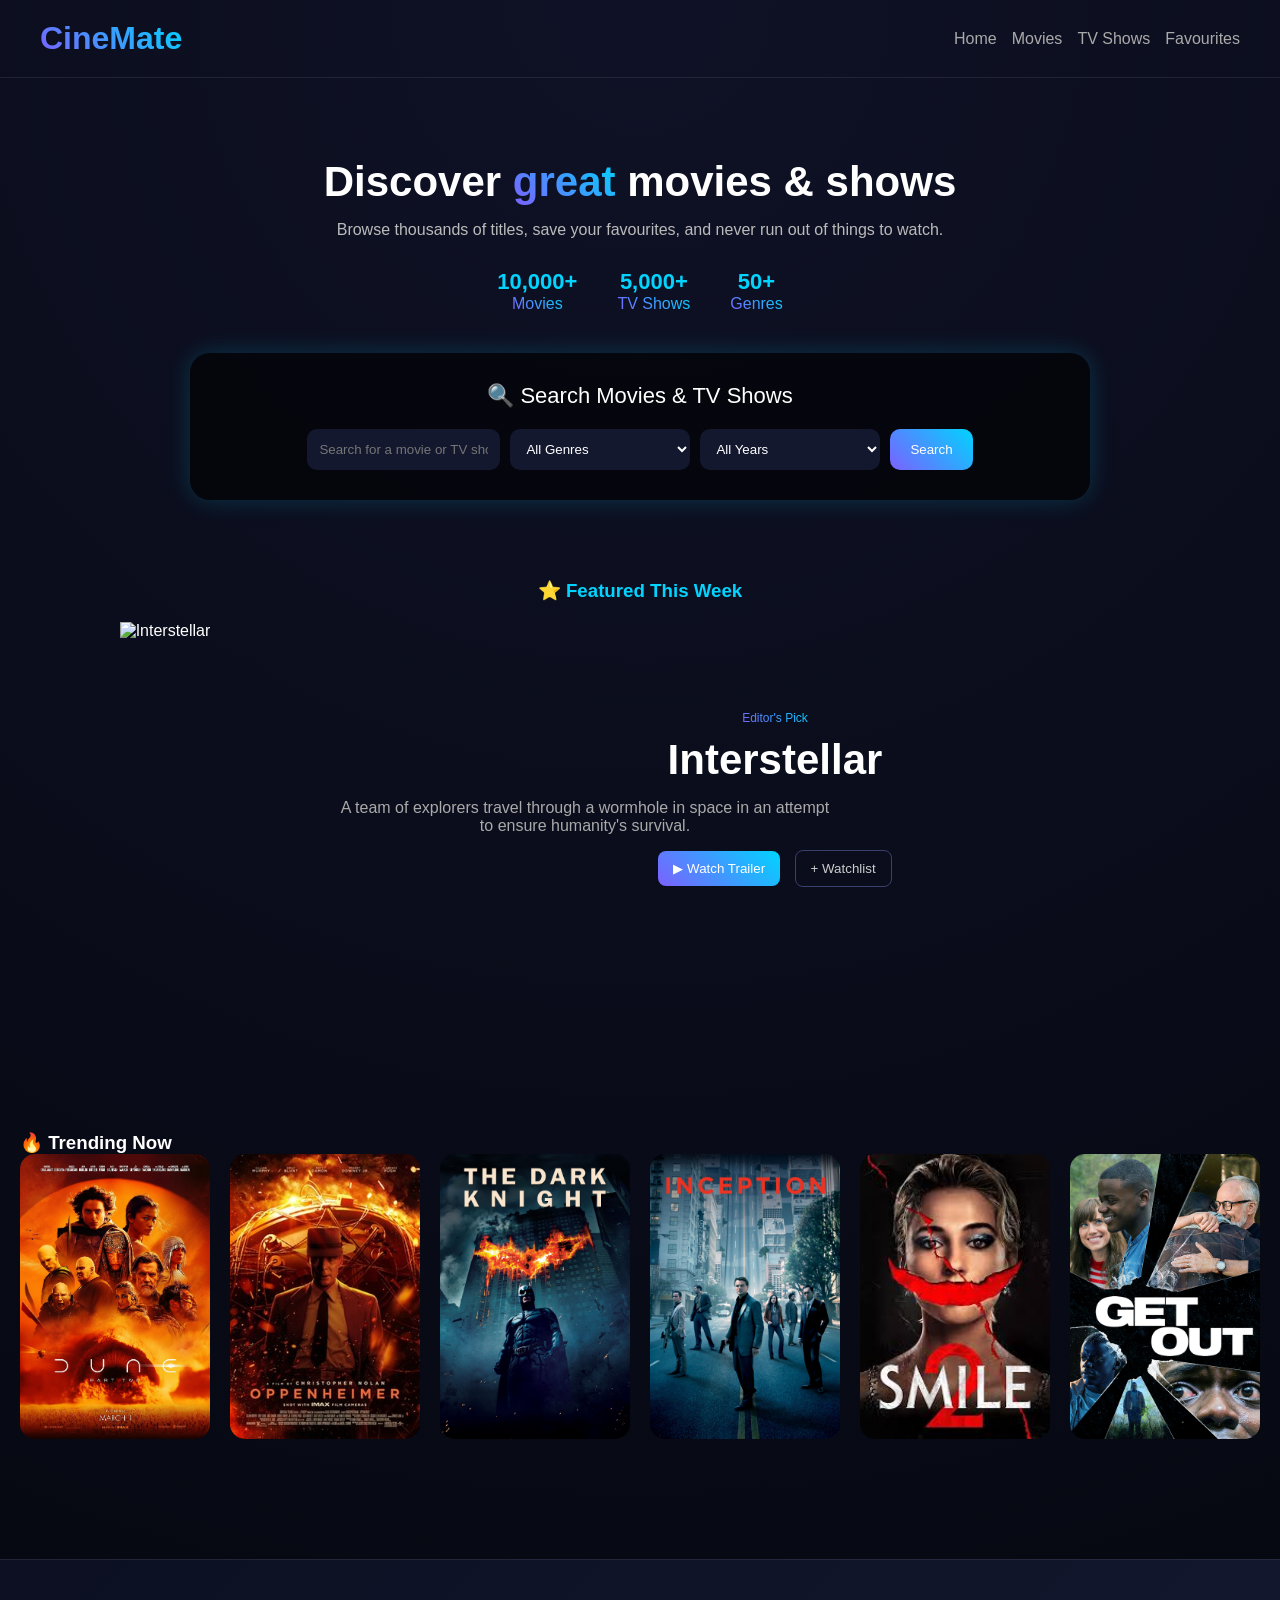
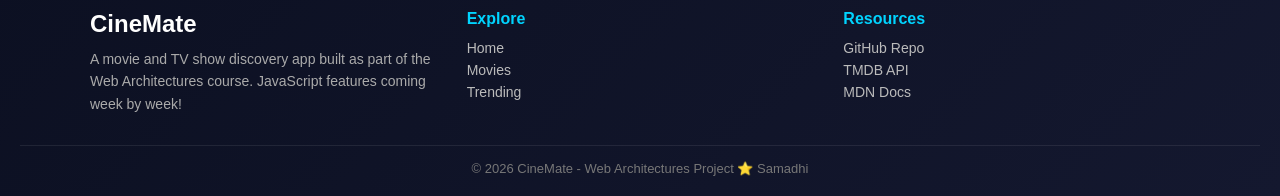
==== index.html @ 254a9628 "Add files via upload" ====
<!DOCTYPE html>
<html lang="en">
<head>
  <meta charset="UTF-8">
  <title>CineMate</title>
  <link rel="stylesheet" href="style.css">
</head>
<body>

<header class="navbar">
  <h1 class="logo">CineMate</h1>
  <nav>
    <a href="index.html">Home</a>
    <a href="movies.html">Movies</a>
    <a href="tv-shows">TV Shows</a>
    <a href="favourities">Favourites</a>
  </nav>
</header>

<section class="hero">
  <h2>Discover <span>great</span> movies & shows</h2>
  <p>Browse thousands of titles, save your favourites, and never run out of things to watch.</p>

  <div class="stats">
    <div><strong>10,000+</strong><span>Movies</span></div>
    <div><strong>5,000+</strong><span>TV Shows</span></div>
    <div><strong>50+</strong><span>Genres</span></div>
  </div>

  <div class="search-panel">

  <div class="search-title">
    🔍 Search Movies & TV Shows
  </div>

  <div class="search-form">

    <input type="text" placeholder="Search for a movie or TV show...">

    <select>
      <option>All Genres</option>
      <option>Action</option>
      <option>Comedy</option>
      <option>Drama</option>
      <option>Horror</option>
    </select>

    <select>
      <option>All Years</option>
      <option>2026</option>
      <option>2025</option>
      <option>2024</option>
      <option>2023</option>
    </select>

    <button>Search</button>

  </div>

</div>

<section class="featured">
  <h3>⭐ Featured This Week</h3>

  <div class="featured-box">

    <div class="featured-image">
      <img src="https://image.tmdb.org/t/p/w500/gEU2QniE6E77NI6lCU6MxlNBvIx.jpg" alt="Interstellar">
    </div>

    <div class="featured-content">
      <span class="tag">Editor's Pick</span>
      <h2>Interstellar</h2>
      <p>A team of explorers travel through a wormhole in space in an attempt to ensure humanity's survival.</p>

      <div class="buttons">
        <button class="primary">▶ Watch Trailer</button>
        <button class="secondary">+ Watchlist</button>
      </div>
    </div>

  </div>
</section>

</section>
<section>
    <section class="trending">
  <h3>🔥 Trending Now</h3>

  <div class="grid">

    <div class="card">
      <img src="Dune-part2.jpg" alt="Dune Part Two">
      <h4>Dune: Part Two</h4>
    </div>

    <div class="card">
      <img src="Oppenheimer.jpg" alt="Oppenheimer">
      <h4>Oppenheimer</h4>
    </div>

    <div class="card">
      <img src="TheDarkKnight.jpg" alt="The Dark Knight">
      <h4>The Dark Knight</h4>
    </div>

    <div class="card">
      <img src="inception.jpg" alt="Inception">
      <h4>Inception</h4>
    </div>

    <div class="card">
      <img src="Smile 2.jpg" alt="Smile 2">
      <h4>Smile 2</h4>
    </div>

    <div class="card">
      <img src="Get Out.jpg" alt="Get Out">
      <h4>Get Out</h4>
    </div>

  </div>
</section>
</section>
<footer class="footer">
  <div class="footer-container">

    <div class="footer-brand">
      <h2>CineMate</h2>
      <p>A movie and TV show discovery app built as part of the Web Architectures course. JavaScript features coming week by week!</p>
    </div>

     <div class="footer-links">
      <h3>Explore</h3>
      <a href="index.html">Home</a>
      <a href="movies.html">Movies</a>
      <a href="#trending">Trending</a>
    </div>

    <div class="footer-links">
      <h3>Resources</h3>
      <a href="#">GitHub Repo</a>
      <a href="#">TMDB API</a>
      <a href="#">MDN Docs</a>
    </div>

  </div>

  <div class="footer-bottom">
    <p>© 2026 CineMate - Web Architectures Project     ⭐ Samadhi</p>
  </div>
</footer>
</body>
</html>
---- style.css ----
* {
  margin: 0;
  padding: 0;
  box-sizing: border-box;
  font-family: "Poppins", sans-serif;
}

html, body {
  width: 100%;
  overflow-x: hidden; 
}

body {
  background: radial-gradient(circle at top, #0f1226, #05070f);
  color: #fff;
}

.navbar {
  display: flex;
  justify-content: space-between;
  align-items: center;
  padding: 20px 40px;
  border-bottom: 1px solid rgba(255,255,255,0.08);
  flex-wrap: wrap;
  gap: 10px;
  width: 100%;
}

.logo {
  background: linear-gradient(45deg, #7b61ff, #00d4ff);
  -webkit-background-clip: text;
  -webkit-text-fill-color: transparent;
  font-weight: 700;
}

.navbar nav {
  display: flex;
  flex-wrap: wrap;
  gap: 15px;
}

.navbar a {
  color: #aaa;
  text-decoration: none;
  transition: 0.3s;
  white-space: nowrap;
}

.navbar a:hover {
  color: #fff;
}

.hero {
  text-align: center;
  padding: 80px 20px;
  animation: fadeIn 1s ease-in-out;
}

.hero h2 {
  font-size: 42px;
  font-weight: 600;
}

.hero span {
  background: linear-gradient(45deg, #7b61ff, #00d4ff);
  -webkit-background-clip: text;
  -webkit-text-fill-color: transparent;
}

.hero p {
  color: #bbb;
  margin: 15px 0;
}

.stats {
  display: flex;
  justify-content: center;
  gap: 40px;
  margin: 30px 0;
  flex-wrap: wrap;
}

.stats div {
  text-align: center;
}

.stats strong {
  font-size: 22px;
  display: block;
  color: #00d4ff;
}

/* Search Panel Container */
.search-panel {
  max-width: 900px;
  margin: 40px auto;
  padding: 30px 20px;
  border-radius: 20px;

  background: linear-gradient(
      rgba(0,0,0,0.6),
      rgba(0,0,0,0.6)
    ),
    url("https://images.unsplash.com/photo-1489599849927-2ee91cede3ba");

  background-size: cover;
  background-position: center;

  box-shadow: 0 0 25px rgba(0,212,255,0.2);
  text-align: center;
}

/* Title */
.search-title {
  font-size: 22px;
  margin-bottom: 20px;
  color: #fff;
}

/* Form Layout */
.search-form {
  display: flex;
  flex-wrap: wrap;
  justify-content: center;
  gap: 10px;
}

/* Inputs & Selects */
.search-form input,
.search-form select {
  padding: 12px;
  border-radius: 10px;
  border: none;
  outline: none;
  background: #14182f;
  color: #fff;
  min-width: 180px;
}

/* Button */
.search-form button {
  padding: 12px 20px;
  border-radius: 10px;
  border: none;
  background: linear-gradient(45deg, #7b61ff, #00d4ff);
  color: #fff;
  cursor: pointer;
  transition: 0.3s;
}

.search-form button:hover {
  transform: scale(1.05);
  box-shadow: 0 0 15px rgba(123,97,255,0.6);
}

.featured {
  padding: 40px 20px;
}

.featured h3 {
  color: #00d4ff;
  margin-bottom: 20px;
}

.featured-box {
  display: flex;
  align-items: center;
  flex-wrap: wrap;
  gap: 20px;
}

.featured-box:hover {
  transform: translateY(-5px);
  box-shadow: 0 0 35px rgba(0, 212, 255, 0.4);
}

.featured-image {
  width: 250px;
  height: 350px;
  overflow: hidden;
  flex-shrink: 0;
}

.featured-image img {
  width: 100%;
  height: 100%;
  object-fit: cover;
  transition: 0.4s ease;
}

.featured-box:hover .featured-image img {
  transform: scale(1.05);
}

.featured-content {
  padding: 25px;
  flex: 1;
  min-width: 250px;
}

.featured-content h2 {
  margin: 10px 0;
}

.featured-content p {
  color: #aaa;
  max-width: 500px;
}

.tag {
  font-size: 12px;
  background: linear-gradient(45deg, #7b61ff, #00d4ff);
  -webkit-background-clip: text;
  -webkit-text-fill-color: transparent;
}

.buttons {
  margin-top: 15px;
}

.primary {
  background: linear-gradient(45deg, #7b61ff, #00d4ff);
  border: none;
  padding: 10px 15px;
  border-radius: 8px;
  color: #fff;
  margin-right: 10px;
  cursor: pointer;
}

.secondary {
  background: transparent;
  border: 1px solid #3a3f6b;
  color: #ccc;
  padding: 10px 15px;
  border-radius: 8px;
  cursor: pointer;
}

.trending {
  padding: 40px 20px;
}

.trending-header {
  display: flex;
  justify-content: space-between;
  align-items: center;
  margin-bottom: 20px;
  flex-wrap: wrap;
}

.trending-header h3 {
  color: #00d4ff;
}

.trending-header a {
  color: #aaa;
  text-decoration: none;
  font-size: 14px;
}

.trending-header a:hover {
  color: #fff;
}

.grid {
  display: grid;
  grid-template-columns: repeat(auto-fit, minmax(160px, 1fr));
  gap: 20px;
  width: 100%;
}

.card {
  position: relative;
  aspect-ratio: 2 / 3;
  border-radius: 15px;
  overflow: hidden;
  cursor: pointer;
  background: #111;
  transition: 0.4s ease;
}

.card img {
  width: 100%;
  height: 100%;
  object-fit: cover;
  display: block;
  transition: 0.4s ease;
}

.badge {
  position: absolute;
  top: 10px;
  left: 10px;
  padding: 5px 10px;
  font-size: 10px;
  border-radius: 20px;
  font-weight: 600;
  z-index: 2;
}

.badge.trending { background: #ff7a18; }
.badge.new { background: #2ecc71; }
.badge.top { background: #f1c40f; }

.fav {
  position: absolute;
  top: 10px;
  right: 10px;
  background: rgba(0,0,0,0.6);
  padding: 5px 8px;
  border-radius: 50%;
  font-size: 12px;
  z-index: 2;
}

.overlay {
  position: absolute;
  bottom: 0;
  width: 100%;
  padding: 15px;
  background: linear-gradient(to top, rgba(0,0,0,0.95), transparent);
  opacity: 0;
  transform: translateY(20px);
  transition: 0.4s ease;
}

.overlay h4 {
  margin-bottom: 5px;
}

.overlay p {
  font-size: 12px;
  color: #bbb;
}

.overlay .buttons {
  margin-top: 10px;
}

.overlay button {
  border: none;
  padding: 6px 10px;
  margin-right: 5px;
  border-radius: 6px;
  background: linear-gradient(45deg, #7b61ff, #00d4ff);
  color: white;
  cursor: pointer;
}

.card:hover {
  transform: scale(1.08);
  z-index: 5;
}

.card:hover img {
  transform: scale(1.1);
  filter: brightness(0.5);
}

.card:hover .overlay {
  opacity: 1;
  transform: translateY(0);
}

.footer {
  background: linear-gradient(135deg, #0c1022, #14182f);
  border-top: 1px solid rgba(255,255,255,0.08);
  padding: 50px 20px 20px;
  margin-top: 80px;
}

.footer-container {
  display: grid;
  grid-template-columns: repeat(auto-fit, minmax(200px, 1fr));
  gap: 30px;
  max-width: 1100px;
  margin: auto;
}

.footer-brand h2 {
  margin-bottom: 10px;
}

.footer-brand p {
  color: #aaa;
  font-size: 14px;
  line-height: 1.6;
}

.footer-links h3 {
  margin-bottom: 12px;
  color: #00d4ff;
  font-size: 16px;
}

.footer-links a {
  display: block;
  color: #bbb;
  text-decoration: none;
  margin-bottom: 6px;
  font-size: 14px;
  transition: 0.3s;
}

.footer-links a:hover {
  color: #fff;
  transform: translateX(5px);
}

.footer-bottom {
  text-align: center;
  margin-top: 30px;
  border-top: 1px solid rgba(255,255,255,0.08);
  padding-top: 15px;
  color: #777;
  font-size: 13px;
}

@keyframes fadeIn {
  from { opacity: 0; }
  to { opacity: 1; }
}
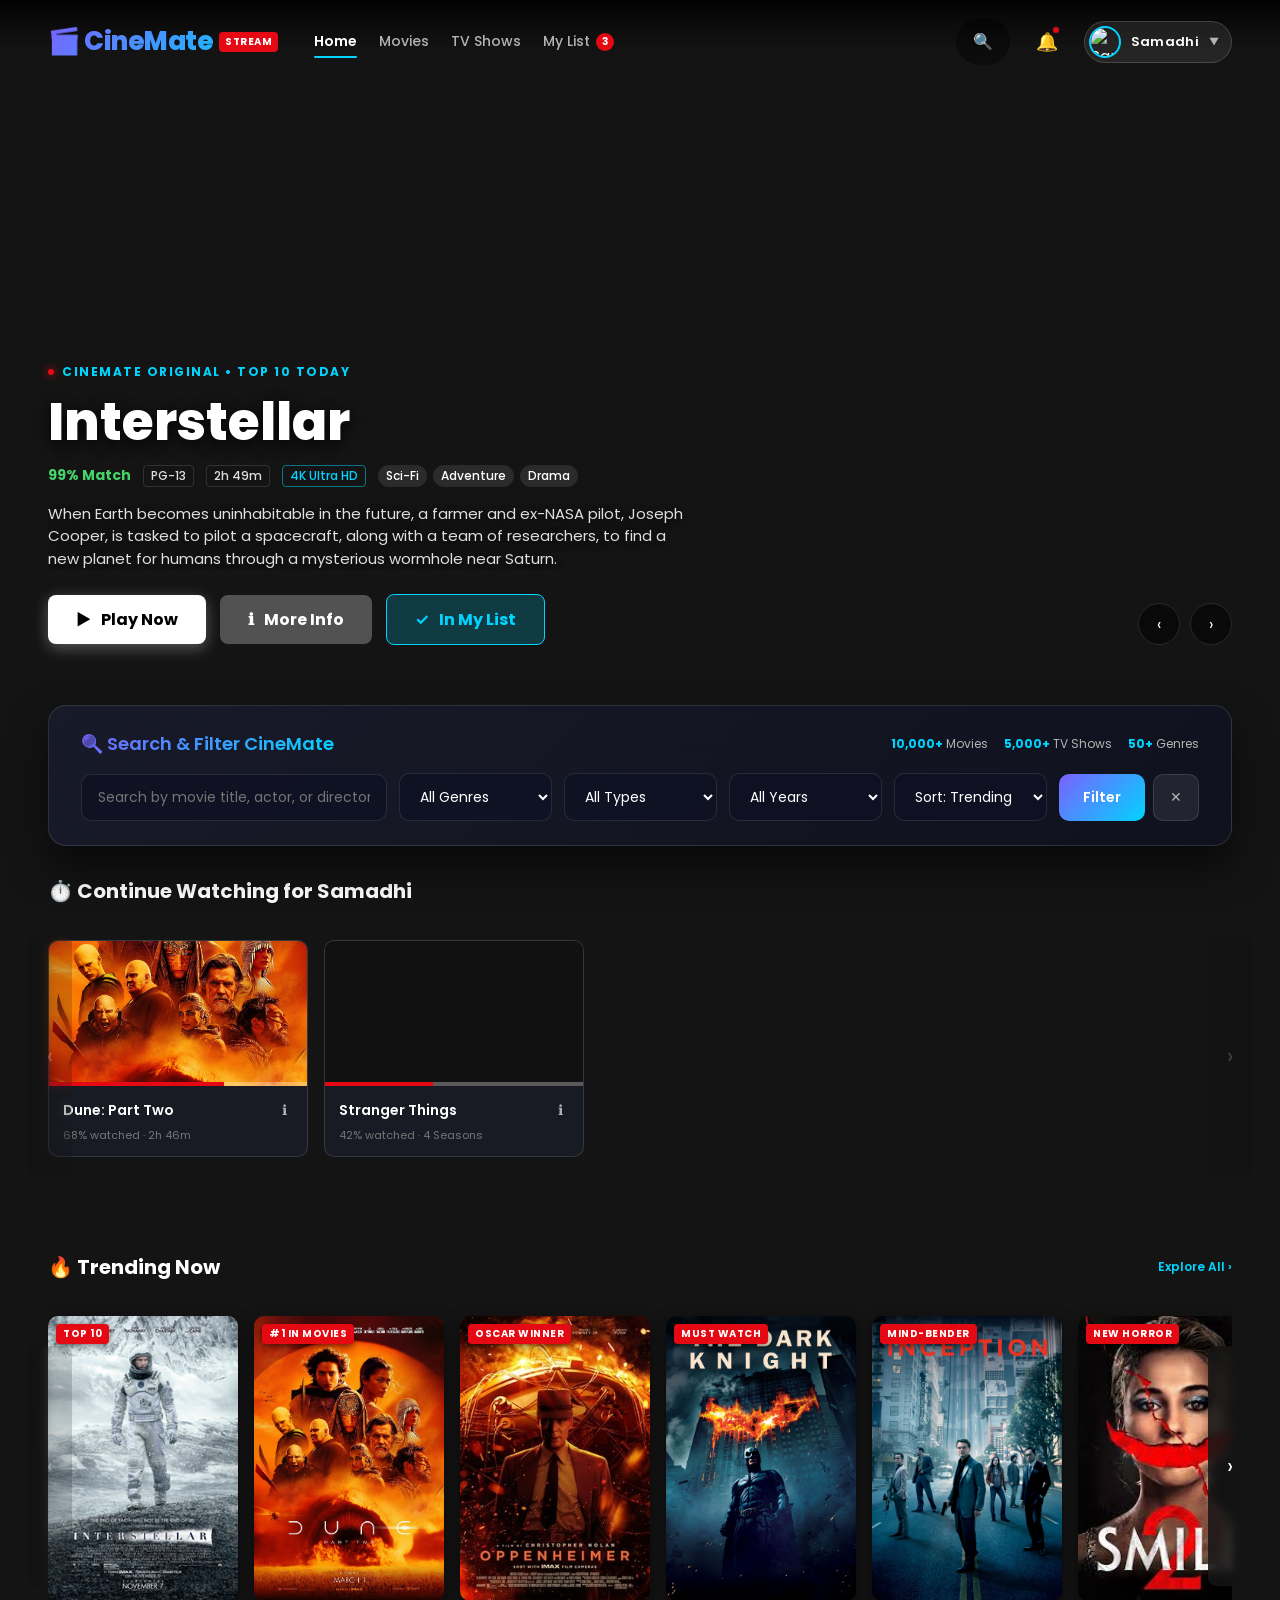
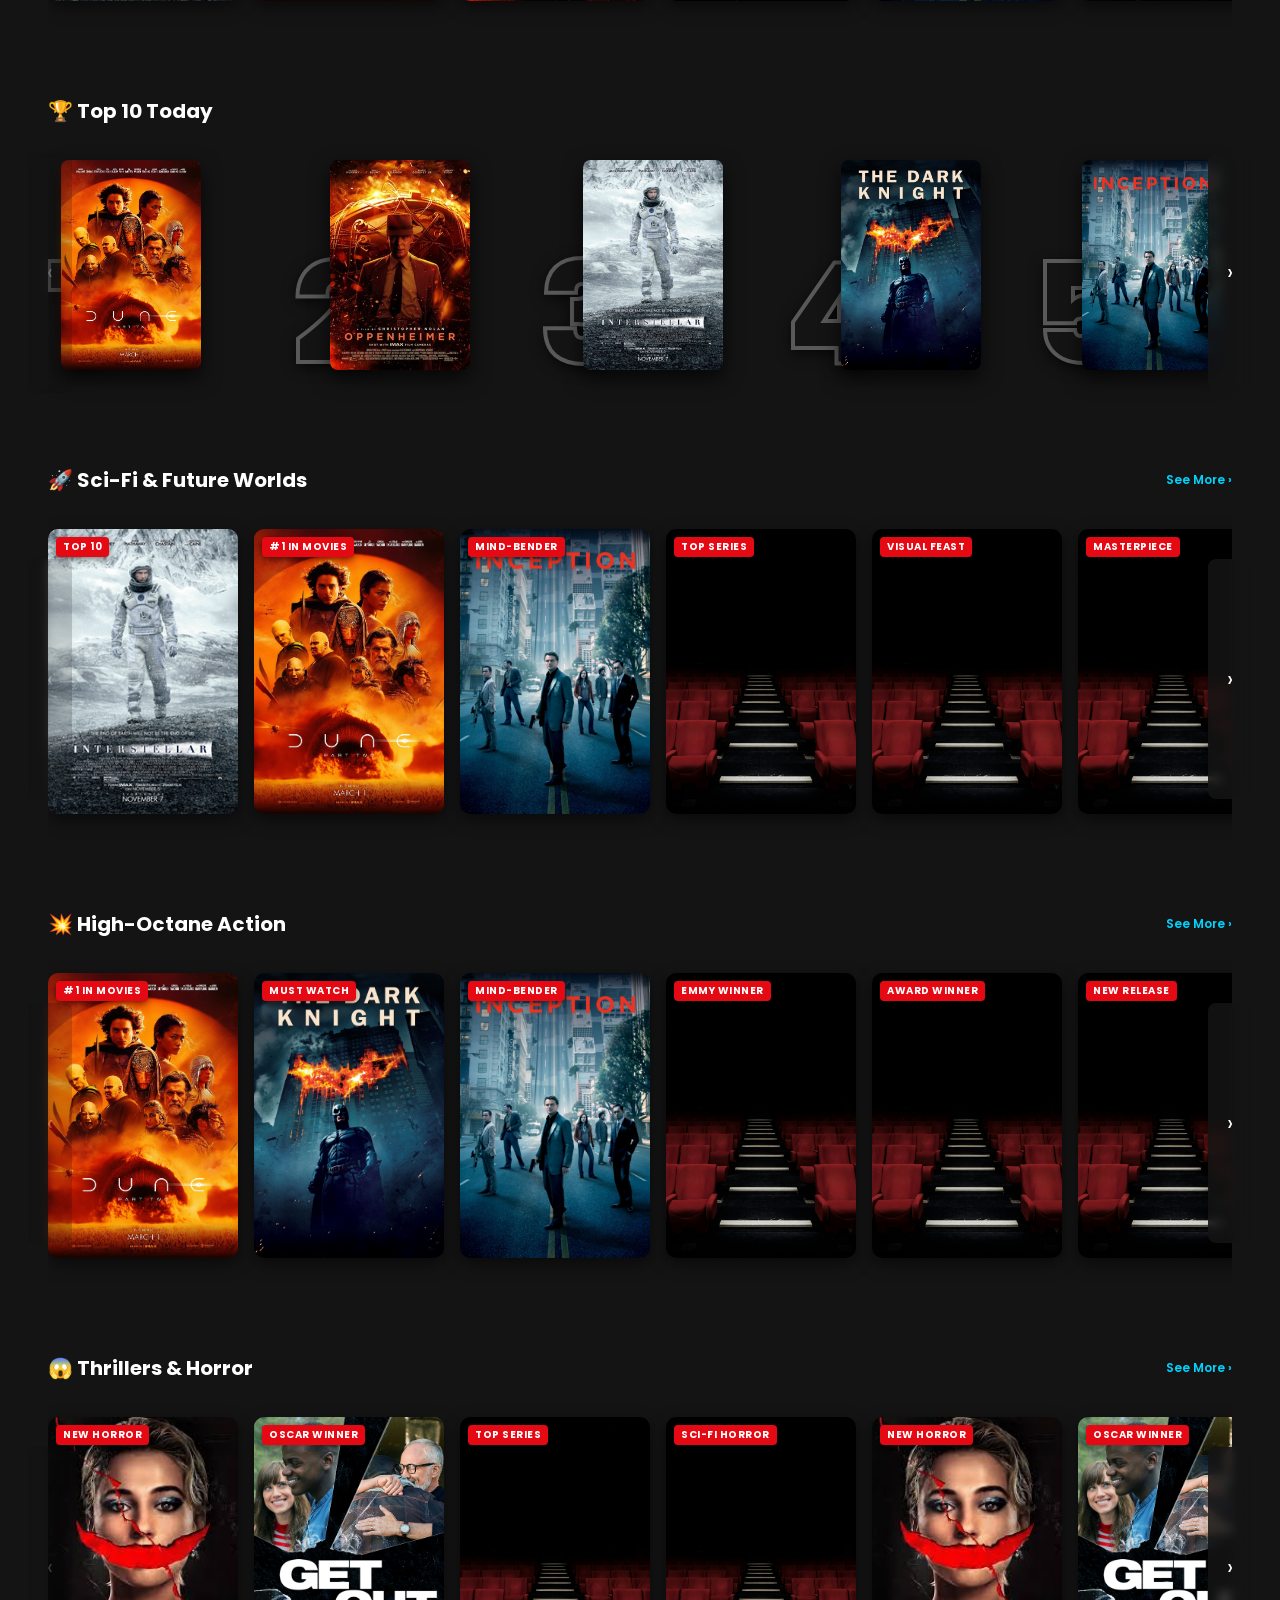
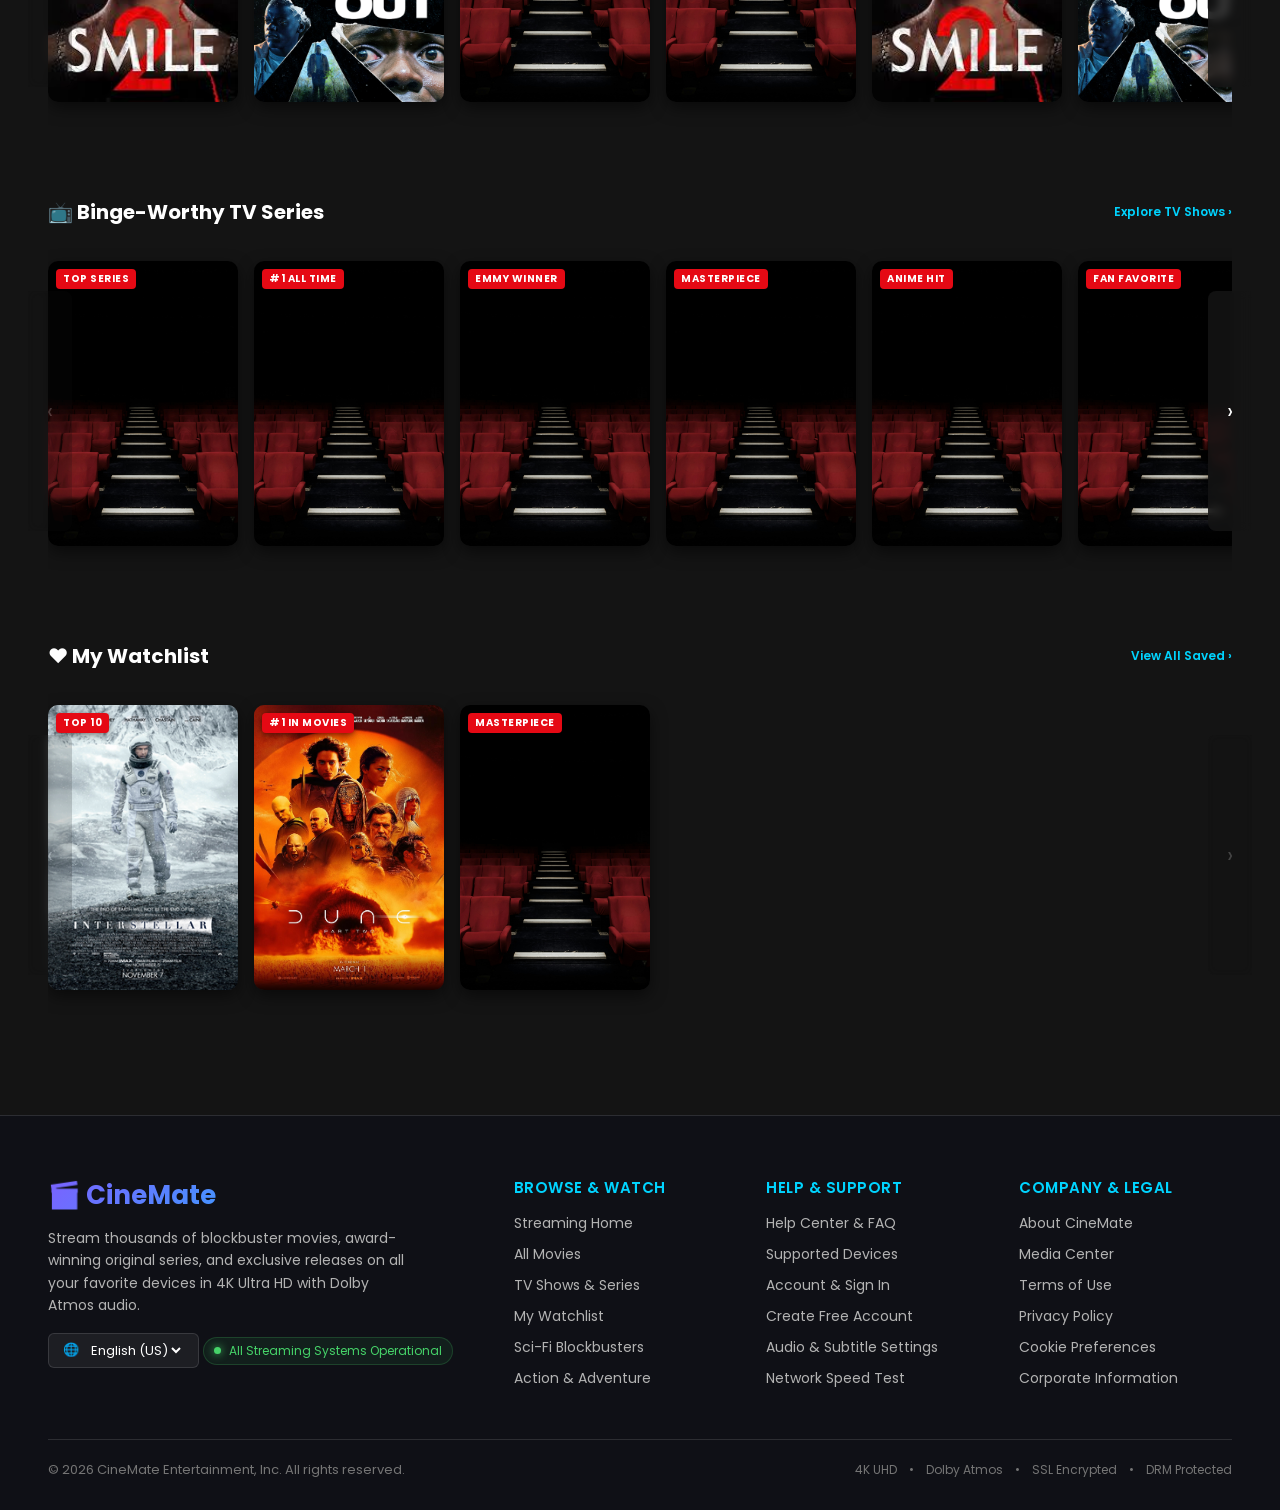
==== commit 602b0ee3: "Update CineMate project structure and movie data implementation" ====
--- a/index.html
+++ b/index.html
@@ -1,154 +1,727 @@
-<!DOCTYPE html>
-<html lang="en">
-<head>
-  <meta charset="UTF-8">
-  <title>CineMate</title>
-  <link rel="stylesheet" href="style.css">
-</head>
-<body>
-
-<header class="navbar">
-  <h1 class="logo">CineMate</h1>
-  <nav>
-    <a href="index.html">Home</a>
-    <a href="movies.html">Movies</a>
-    <a href="tv-shows">TV Shows</a>
-    <a href="favourities">Favourites</a>
-  </nav>
-</header>
-
-<section class="hero">
-  <h2>Discover <span>great</span> movies & shows</h2>
-  <p>Browse thousands of titles, save your favourites, and never run out of things to watch.</p>
-
-  <div class="stats">
-    <div><strong>10,000+</strong><span>Movies</span></div>
-    <div><strong>5,000+</strong><span>TV Shows</span></div>
-    <div><strong>50+</strong><span>Genres</span></div>
-  </div>
-
-  <div class="search-panel">
-
-  <div class="search-title">
-    🔍 Search Movies & TV Shows
-  </div>
-
-  <div class="search-form">
-
-    <input type="text" placeholder="Search for a movie or TV show...">
-
-    <select>
-      <option>All Genres</option>
-      <option>Action</option>
-      <option>Comedy</option>
-      <option>Drama</option>
-      <option>Horror</option>
-    </select>
-
-    <select>
-      <option>All Years</option>
-      <option>2026</option>
-      <option>2025</option>
-      <option>2024</option>
-      <option>2023</option>
-    </select>
-
-    <button>Search</button>
-
-  </div>
-
-</div>
-
-<section class="featured">
-  <h3>⭐ Featured This Week</h3>
-
-  <div class="featured-box">
-
-    <div class="featured-image">
-      <img src="https://image.tmdb.org/t/p/w500/gEU2QniE6E77NI6lCU6MxlNBvIx.jpg" alt="Interstellar">
-    </div>
-
-    <div class="featured-content">
-      <span class="tag">Editor's Pick</span>
-      <h2>Interstellar</h2>
-      <p>A team of explorers travel through a wormhole in space in an attempt to ensure humanity's survival.</p>
-
-      <div class="buttons">
-        <button class="primary">▶ Watch Trailer</button>
-        <button class="secondary">+ Watchlist</button>
-      </div>
-    </div>
-
-  </div>
-</section>
-
-</section>
-<section>
-    <section class="trending">
-  <h3>🔥 Trending Now</h3>
-
-  <div class="grid">
-
-    <div class="card">
-      <img src="Dune-part2.jpg" alt="Dune Part Two">
-      <h4>Dune: Part Two</h4>
-    </div>
-
-    <div class="card">
-      <img src="Oppenheimer.jpg" alt="Oppenheimer">
-      <h4>Oppenheimer</h4>
-    </div>
-
-    <div class="card">
-      <img src="TheDarkKnight.jpg" alt="The Dark Knight">
-      <h4>The Dark Knight</h4>
-    </div>
-
-    <div class="card">
-      <img src="inception.jpg" alt="Inception">
-      <h4>Inception</h4>
-    </div>
-
-    <div class="card">
-      <img src="Smile 2.jpg" alt="Smile 2">
-      <h4>Smile 2</h4>
-    </div>
-
-    <div class="card">
-      <img src="Get Out.jpg" alt="Get Out">
-      <h4>Get Out</h4>
-    </div>
-
-  </div>
-</section>
-</section>
-<footer class="footer">
-  <div class="footer-container">
-
-    <div class="footer-brand">
-      <h2>CineMate</h2>
-      <p>A movie and TV show discovery app built as part of the Web Architectures course. JavaScript features coming week by week!</p>
-    </div>
-
-     <div class="footer-links">
-      <h3>Explore</h3>
-      <a href="index.html">Home</a>
-      <a href="movies.html">Movies</a>
-      <a href="#trending">Trending</a>
-    </div>
-
-    <div class="footer-links">
-      <h3>Resources</h3>
-      <a href="#">GitHub Repo</a>
-      <a href="#">TMDB API</a>
-      <a href="#">MDN Docs</a>
-    </div>
-
-  </div>
-
-  <div class="footer-bottom">
-    <p>© 2026 CineMate - Web Architectures Project     ⭐ Samadhi</p>
-  </div>
-</footer>
-</body>
-</html>+<!DOCTYPE html>
+<html lang="en">
+<head>
+  <meta charset="UTF-8">
+  <meta name="viewport" content="width=device-width, initial-scale=1.0">
+  <title>CineMate — Watch Movies & TV Shows Online</title>
+  <meta name="description" content="Stream thousands of blockbuster movies, award-winning TV shows, and exclusive originals on CineMate.">
+  <link rel="stylesheet" href="style.css">
+  <link rel="icon" href="data:image/svg+xml,<svg xmlns=%22http://www.w3.org/2000/svg%22 viewBox=%220 0 100 100%22><text y=%22.9em%22 font-size=%2290%22>🎬</text></svg>">
+</head>
+<body>
+
+  <!-- Top Sticky Navigation Bar -->
+  <header class="navbar">
+    <div class="nav-left">
+      <a href="index.html" class="logo">
+        <span>🎬 CineMate</span>
+        <span class="logo-badge">STREAM</span>
+      </a>
+      <ul class="nav-links">
+        <li><a href="index.html" class="active">Home</a></li>
+        <li><a href="movies.html">Movies</a></li>
+        <li><a href="tv-shows.html">TV Shows</a></li>
+        <li><a href="favourites.html">My List <span class="watchlist-counter">0</span></a></li>
+      </ul>
+    </div>
+
+    <div class="nav-right">
+      <!-- Search Box in Nav -->
+      <div class="nav-search-box">
+        <button class="nav-search-btn" id="nav-search-btn" title="Search">🔍</button>
+        <input type="text" id="nav-search-input" placeholder="Titles, people, genres...">
+      </div>
+
+      <!-- Notifications -->
+      <div class="notif-container">
+        <button class="icon-trigger notif-trigger" title="Notifications">
+          🔔
+          <span class="notif-dot"></span>
+        </button>
+        <div class="dropdown-menu notif-menu">
+          <div class="menu-header">Notifications</div>
+          <div class="notif-item" onclick="CineApp.openPlayer(CineDB.getById('dune-part-two'))">
+            <strong>🔥 Now Streaming</strong>
+            <span>Dune: Part Two is now available in 4K Dolby Atmos!</span>
+          </div>
+          <div class="notif-item" onclick="CineApp.openPlayer(CineDB.getById('stranger-things'))">
+            <strong>📺 New Season Alert</strong>
+            <span>Stranger Things final episodes released.</span>
+          </div>
+          <div class="notif-item" onclick="CineApp.openMovieModal(CineDB.getById('oppenheimer'))">
+            <strong>🏆 Award Winner</strong>
+            <span>Oppenheimer won 7 Academy Awards. Watch now!</span>
+          </div>
+        </div>
+      </div>
+
+      <!-- Header Auth Buttons (Sign In & Sign Up) -->
+      <div class="nav-auth-buttons" id="nav-auth-buttons" style="display: none;">
+        <button class="nav-signin-btn" id="nav-signin-btn">Sign In</button>
+        <button class="nav-signup-btn" id="nav-signup-btn">Sign Up</button>
+      </div>
+
+      <!-- User Profile (Shown when logged in) -->
+      <div class="profile-container">
+        <div class="profile-trigger" title="Account & Settings">
+          <img src="https://images.unsplash.com/photo-1534528741775-53994a69daeb?auto=format&fit=crop&w=120&q=80" alt="Samadhi" class="profile-avatar" id="profile-user-avatar">
+          <span class="profile-pill-name" id="profile-user-name">Samadhi</span>
+          <span class="profile-caret">▼</span>
+        </div>
+        <div class="dropdown-menu profile-menu">
+          <div class="menu-header">Streaming Account</div>
+          <div class="profile-item" style="color: var(--text-muted); font-size: 11px;" id="profile-user-email">samadhi@cinemate.io</div>
+          <a href="favourites.html" class="profile-item">❤️ My Watchlist</a>
+          <a href="#section-continue" class="profile-item">⏱️ Continue Watching</a>
+          <div class="profile-item" onclick="CineApp.openSettingsModal()">⚙️ Account & App Settings</div>
+          <div class="profile-item" onclick="CineApp.openAuthModal('signin')">🔑 Switch Account / Sign In</div>
+          <div class="profile-item" onclick="CineApp.openAuthModal('signup')">✨ Create New Account (Sign Up)</div>
+          <div class="profile-item" onclick="CineApp.openHelpModal()">❓ Help Center & FAQ</div>
+          <div class="profile-item" id="profile-signout-btn" style="border-top: 1px solid var(--border-subtle); margin-top: 4px; color: #ff5252; cursor: pointer;">🚪 Sign Out</div>
+        </div>
+      </div>
+
+      <!-- Mobile Hamburger -->
+      <button class="mobile-menu-btn" aria-label="Toggle navigation">☰</button>
+    </div>
+  </header>
+
+  <!-- Main Billboard Hero (Netflix Style) -->
+  <section class="billboard-hero" id="main-hero-billboard">
+    <div class="hero-vignette"></div>
+
+    <div class="hero-content">
+      <div class="hero-badge-top">
+        <span class="dot"></span> CineMate ORIGINAL &bull; TOP 10 TODAY
+      </div>
+      <h1 class="hero-title" id="hero-title">Interstellar</h1>
+
+      <div class="hero-meta-row">
+        <span class="hero-match" id="hero-match">99% Match</span>
+        <span class="meta-badge" id="hero-age">PG-13</span>
+        <span class="meta-badge" id="hero-duration">2h 49m</span>
+        <span class="meta-badge quality" id="hero-quality">4K Ultra HD</span>
+        <div class="hero-genres" id="hero-genres">
+          <span class="genre-pill">Sci-Fi</span>
+          <span class="genre-pill">Adventure</span>
+          <span class="genre-pill">Drama</span>
+        </div>
+      </div>
+
+      <p class="hero-desc" id="hero-desc">
+        When Earth becomes uninhabitable in the future, a farmer and ex-NASA pilot, Joseph Cooper, is tasked to pilot a spacecraft through a mysterious wormhole near Saturn to find a new home for humanity.
+      </p>
+
+      <div class="hero-btn-row">
+        <button class="hero-btn play-btn" id="hero-play-btn">
+          <span>▶</span> Play Now
+        </button>
+        <button class="hero-btn info-btn" id="hero-info-btn">
+          <span>ℹ</span> More Info
+        </button>
+        <button class="hero-btn list-btn" id="hero-list-btn" data-watchlist-id="interstellar">
+          <span class="btn-icon">+</span> My List
+        </button>
+      </div>
+    </div>
+
+    <!-- Switch Hero Movie Controls -->
+    <div class="hero-controls">
+      <button class="hero-arrow-btn" id="hero-prev" title="Previous Featured Movie">‹</button>
+      <button class="hero-arrow-btn" id="hero-next" title="Next Featured Movie">›</button>
+    </div>
+  </section>
+
+  <!-- Interactive Search & Filtering Panel -->
+  <section class="search-panel-section">
+    <div class="search-panel-box">
+      <div class="search-panel-header">
+        <h3>🔍 Search & Filter CineMate</h3>
+        <div class="search-stats-pills">
+          <span><strong>10,000+</strong> Movies</span>
+          <span><strong>5,000+</strong> TV Shows</span>
+          <span><strong>50+</strong> Genres</span>
+        </div>
+      </div>
+
+      <form class="search-form">
+        <div class="search-form-grid">
+          <div class="input-group">
+            <input type="text" id="search-input" placeholder="Search by movie title, actor, or director...">
+          </div>
+
+          <div class="input-group">
+            <select id="genre-select">
+              <option value="All Genres">All Genres</option>
+              <option value="Action">Action</option>
+              <option value="Sci-Fi">Sci-Fi</option>
+              <option value="Drama">Drama</option>
+              <option value="Horror">Horror</option>
+              <option value="Thriller">Thriller</option>
+              <option value="Crime">Crime</option>
+              <option value="Comedy">Comedy</option>
+              <option value="Animation">Animation</option>
+              <option value="Adventure">Adventure</option>
+            </select>
+          </div>
+
+          <div class="input-group">
+            <select id="type-select">
+              <option value="All">All Types</option>
+              <option value="movie">Movies Only</option>
+              <option value="tv">TV Shows Only</option>
+            </select>
+          </div>
+
+          <div class="input-group">
+            <select id="year-select">
+              <option value="All Years">All Years</option>
+              <option value="2026">2026</option>
+              <option value="2025">2025</option>
+              <option value="2024">2024</option>
+              <option value="2023">2023</option>
+              <option value="2022">2022</option>
+              <option value="2020s">2020s (Recent)</option>
+              <option value="Classics">Classics (Pre-2010)</option>
+            </select>
+          </div>
+
+          <div class="input-group">
+            <select id="sort-select">
+              <option value="trending">Sort: Trending</option>
+              <option value="rating">Sort: Top Rated</option>
+              <option value="year">Sort: Newest</option>
+              <option value="title">Sort: Title (A-Z)</option>
+            </select>
+          </div>
+
+          <div class="filter-btn-group">
+            <button type="submit" class="search-submit-btn">Filter</button>
+            <button type="button" class="search-reset-btn" id="search-reset-btn" title="Reset Filters">✕</button>
+          </div>
+        </div>
+      </form>
+    </div>
+  </section>
+
+  <!-- Live Search Results Section (Shown only when searching/filtering) -->
+  <section class="search-results-section" id="search-results-section" style="display: none;">
+    <div class="search-results-header">
+      <h2>Search Results</h2>
+      <span id="search-results-count" style="color: var(--text-secondary); font-size: 14px;"></span>
+    </div>
+    <div class="movie-grid" id="search-results-grid"></div>
+  </section>
+
+  <!-- Carousel Rows Container (Netflix Home Rows) -->
+  <main id="browse-carousels-container">
+
+    <!-- Continue Watching Row (Auto-saved from playback) -->
+    <section class="content-section" id="section-continue" style="display: none;">
+      <div class="row-header">
+        <h3 class="row-title">⏱️ Continue Watching for Samadhi</h3>
+      </div>
+      <div class="carousel-wrapper">
+        <button class="carousel-arrow left" aria-label="Previous">‹</button>
+        <div class="carousel-row" id="row-continue"></div>
+        <button class="carousel-arrow right" aria-label="Next">›</button>
+      </div>
+    </section>
+
+    <!-- Trending Now Row -->
+    <section class="content-section" id="section-trending">
+      <div class="row-header">
+        <h3 class="row-title">🔥 Trending Now</h3>
+        <a href="movies.html" class="row-see-all">Explore All &rsaquo;</a>
+      </div>
+      <div class="carousel-wrapper">
+        <button class="carousel-arrow left" aria-label="Previous">‹</button>
+        <div class="carousel-row" id="row-trending"></div>
+        <button class="carousel-arrow right" aria-label="Next">›</button>
+      </div>
+    </section>
+
+    <!-- Top 10 in Movies & TV Today (Giant Numbers) -->
+    <section class="content-section" id="section-top10">
+      <div class="row-header">
+        <h3 class="row-title">🏆 Top 10 Today</h3>
+      </div>
+      <div class="carousel-wrapper">
+        <button class="carousel-arrow left" aria-label="Previous">‹</button>
+        <div class="carousel-row" id="row-top10"></div>
+        <button class="carousel-arrow right" aria-label="Next">›</button>
+      </div>
+    </section>
+
+    <!-- Sci-Fi & Mind-Benders -->
+    <section class="content-section" id="section-scifi">
+      <div class="row-header">
+        <h3 class="row-title">🚀 Sci-Fi & Future Worlds</h3>
+        <a href="movies.html?genre=Sci-Fi" class="row-see-all">See More &rsaquo;</a>
+      </div>
+      <div class="carousel-wrapper">
+        <button class="carousel-arrow left" aria-label="Previous">‹</button>
+        <div class="carousel-row" id="row-scifi"></div>
+        <button class="carousel-arrow right" aria-label="Next">›</button>
+      </div>
+    </section>
+
+    <!-- High-Octane Action -->
+    <section class="content-section" id="section-action">
+      <div class="row-header">
+        <h3 class="row-title">💥 High-Octane Action</h3>
+        <a href="movies.html?genre=Action" class="row-see-all">See More &rsaquo;</a>
+      </div>
+      <div class="carousel-wrapper">
+        <button class="carousel-arrow left" aria-label="Previous">‹</button>
+        <div class="carousel-row" id="row-action"></div>
+        <button class="carousel-arrow right" aria-label="Next">›</button>
+      </div>
+    </section>
+
+    <!-- Horror & Spine-Chilling Thrillers -->
+    <section class="content-section" id="section-thrillers">
+      <div class="row-header">
+        <h3 class="row-title">😱 Thrillers & Horror</h3>
+        <a href="movies.html?genre=Horror" class="row-see-all">See More &rsaquo;</a>
+      </div>
+      <div class="carousel-wrapper">
+        <button class="carousel-arrow left" aria-label="Previous">‹</button>
+        <div class="carousel-row" id="row-thrillers"></div>
+        <button class="carousel-arrow right" aria-label="Next">›</button>
+      </div>
+    </section>
+
+    <!-- Binge-Worthy TV Series -->
+    <section class="content-section" id="section-tv">
+      <div class="row-header">
+        <h3 class="row-title">📺 Binge-Worthy TV Series</h3>
+        <a href="tv-shows.html" class="row-see-all">Explore TV Shows &rsaquo;</a>
+      </div>
+      <div class="carousel-wrapper">
+        <button class="carousel-arrow left" aria-label="Previous">‹</button>
+        <div class="carousel-row" id="row-tv"></div>
+        <button class="carousel-arrow right" aria-label="Next">›</button>
+      </div>
+    </section>
+
+    <!-- Watchlist Row -->
+    <section class="content-section" id="section-watchlist" style="display: none;">
+      <div class="row-header">
+        <h3 class="row-title">❤️ My Watchlist</h3>
+        <a href="favourites.html" class="row-see-all">View All Saved &rsaquo;</a>
+      </div>
+      <div class="carousel-wrapper">
+        <button class="carousel-arrow left" aria-label="Previous">‹</button>
+        <div class="carousel-row" id="row-watchlist"></div>
+        <button class="carousel-arrow right" aria-label="Next">›</button>
+      </div>
+    </section>
+
+  </main>
+
+  <!-- Netflix-Style Movie Info Modal -->
+  <div class="modal-overlay" id="movie-modal">
+    <div class="modal-container">
+      <button class="modal-close-btn" id="modal-close-btn" aria-label="Close details">✕</button>
+
+      <div class="modal-backdrop-banner" id="modal-backdrop">
+        <div class="modal-banner-content">
+          <h2 id="modal-title">Movie Title</h2>
+          <div class="modal-btn-row">
+            <button class="modal-btn play" id="modal-play-btn">
+              <span>▶</span> Play
+            </button>
+            <button class="modal-btn list" id="modal-list-btn">
+              <span class="btn-icon">+</span> My List
+            </button>
+          </div>
+        </div>
+      </div>
+
+      <div class="modal-body">
+        <div class="modal-meta-grid">
+          <div class="modal-details-left">
+            <div class="modal-tags-row">
+              <span class="match" id="modal-match">98% Match</span>
+              <span class="meta-badge" id="modal-year">2024</span>
+              <span class="meta-badge" id="modal-age">16+</span>
+              <span class="meta-badge" id="modal-duration">2h 46m</span>
+              <span class="meta-badge quality" id="modal-quality">4K Ultra HD</span>
+              <span class="meta-badge" id="modal-audio">Dolby Atmos</span>
+            </div>
+            <p class="modal-desc" id="modal-description"></p>
+          </div>
+
+          <div class="modal-details-right">
+            <div class="meta-field">
+              <span class="meta-label">Cast: </span>
+              <span class="meta-val" id="modal-cast"></span>
+            </div>
+            <div class="meta-field">
+              <span class="meta-label">Director: </span>
+              <span class="meta-val" id="modal-director"></span>
+            </div>
+            <div class="meta-field">
+              <span class="meta-label">Genres: </span>
+              <span class="meta-val" id="modal-genres"></span>
+            </div>
+          </div>
+        </div>
+
+        <!-- TV Show Episodes Section (Conditional) -->
+        <div class="modal-episodes-wrap" id="modal-episodes-section" style="display: none;">
+          <div class="episodes-header">
+            <h3>Episodes</h3>
+            <span style="font-size: 13px; color: var(--text-secondary);">Season 1</span>
+          </div>
+          <div class="episodes-list" id="modal-episodes-list"></div>
+        </div>
+
+        <!-- More Like This Recommendations -->
+        <div class="modal-related-wrap">
+          <h3>More Like This</h3>
+          <div class="related-grid" id="modal-related-grid"></div>
+        </div>
+      </div>
+    </div>
+  </div>
+
+  <!-- Fullscreen Cinema Video Player Modal -->
+  <div class="player-modal" id="video-player-modal">
+    <div class="player-top-bar">
+      <div class="player-title-info">
+        <h3 id="player-movie-title">Playing Title</h3>
+        <span id="player-movie-meta">2024 &bull; 4K UHD</span>
+      </div>
+      <div class="player-top-actions">
+        <button class="player-mode-btn" id="player-mode-switch">🍿 Switch to Full Stream Movie</button>
+        <button class="player-exit-btn" id="player-close-btn" title="Exit Player (Esc)">✕</button>
+      </div>
+    </div>
+
+    <div class="player-screen">
+      <!-- Mode 1: YouTube HD Official Trailer -->
+      <div class="player-media-wrap" id="player-youtube-wrap">
+        <iframe id="player-youtube-iframe" allow="accelerometer; autoplay; clipboard-write; encrypted-media; gyroscope; picture-in-picture" allowfullscreen></iframe>
+      </div>
+
+      <!-- Mode 2: HTML5 Video Stream Player -->
+      <div class="player-media-wrap" id="player-html5-wrap" style="display: none;">
+        <video id="player-html5-video" playsinline></video>
+        <div class="player-controls-overlay">
+          <!-- Timeline Progress Bar -->
+          <div class="player-progress-bar-wrap" id="player-progress-bar">
+            <div class="player-progress-fill" id="player-progress-fill"></div>
+          </div>
+
+          <div class="player-bottom-controls">
+            <div class="controls-left">
+              <button class="ctrl-btn" id="player-play-pause" title="Play/Pause (Space)">❚❚</button>
+              <button class="ctrl-btn" id="player-rewind-btn" title="Rewind 10s">⏪ 10</button>
+              <button class="ctrl-btn" id="player-forward-btn" title="Forward 10s">10 ⏩</button>
+              <div class="player-volume-control">
+                <button class="ctrl-btn" id="player-volume-btn" title="Mute (M)">🔊</button>
+                <input type="range" class="volume-slider" id="player-volume-slider" min="0" max="1" step="0.05" value="1">
+              </div>
+              <div class="player-time-display">
+                <span id="player-current-time">00:00</span> / <span id="player-total-time">00:00</span>
+              </div>
+            </div>
+
+            <div class="controls-right">
+              <span class="meta-badge quality">4K ULTRA HD</span>
+              <button class="ctrl-btn" id="player-fullscreen-btn" title="Fullscreen (F)">⛶</button>
+            </div>
+          </div>
+        </div>
+      </div>
+    </div>
+  </div>
+
+  <!-- Authentication Modal (Sign In / Sign Up) -->
+  <div class="modal-overlay" id="auth-modal">
+    <div class="auth-box">
+      <button class="modal-close-btn" id="auth-modal-close" aria-label="Close modal">✕</button>
+
+      <div class="auth-header">
+        <div class="auth-logo">🎬 CineMate</div>
+        <p class="auth-tagline">Unlimited movies, TV shows, and more.</p>
+      </div>
+
+      <div class="auth-tabs">
+        <button type="button" class="auth-tab-btn active" id="auth-tab-signin">Sign In</button>
+        <button type="button" class="auth-tab-btn" id="auth-tab-signup">Sign Up</button>
+      </div>
+
+      <!-- Sign In Form -->
+      <form id="auth-form-signin">
+        <div class="auth-form-group">
+          <label class="auth-label" for="auth-signin-email">Email or Username</label>
+          <div class="auth-input-wrap">
+            <input type="text" id="auth-signin-email" class="auth-input" placeholder="Enter your email or username" autocomplete="username" required>
+          </div>
+        </div>
+
+        <div class="auth-form-group">
+          <label class="auth-label" for="auth-signin-pwd">Password</label>
+          <div class="auth-input-wrap">
+            <input type="password" id="auth-signin-pwd" class="auth-input" placeholder="Enter your password" autocomplete="current-password" required>
+            <button type="button" class="auth-pwd-toggle" title="Toggle password">👁️</button>
+          </div>
+        </div>
+
+        <div class="auth-options-row">
+          <label class="auth-checkbox-label">
+            <input type="checkbox" id="auth-remember" checked>
+            <span>Remember me</span>
+          </label>
+          <a href="javascript:void(0)" class="auth-link" onclick="CineApp.showToast('Password reset link sent to your email', 'info')">Forgot password?</a>
+        </div>
+
+        <button type="submit" class="auth-submit-btn">Sign In to CineMate</button>
+
+        <div class="auth-footer-switch">
+          New to CineMate? <span class="auth-link" onclick="document.getElementById('auth-tab-signup').click()">Sign up now</span>.
+        </div>
+      </form>
+
+      <!-- Sign Up Form -->
+      <form id="auth-form-signup" style="display: none;">
+        <div class="auth-form-group">
+          <label class="auth-label" for="auth-signup-name">Full Name</label>
+          <input type="text" id="auth-signup-name" class="auth-input" placeholder="Enter your full name" autocomplete="name" required>
+        </div>
+
+        <div class="auth-form-group">
+          <label class="auth-label" for="auth-signup-email">Email Address</label>
+          <input type="email" id="auth-signup-email" class="auth-input" placeholder="Enter your email address" autocomplete="email" required>
+        </div>
+
+        <div class="auth-form-group">
+          <label class="auth-label" for="auth-signup-pwd">Create Password</label>
+          <div class="auth-input-wrap">
+            <input type="password" id="auth-signup-pwd" class="auth-input" placeholder="Create a strong password (6+ characters)" autocomplete="new-password" required>
+            <button type="button" class="auth-pwd-toggle" title="Toggle password">👁️</button>
+          </div>
+        </div>
+
+        <div class="auth-options-row">
+          <label class="auth-checkbox-label">
+            <input type="checkbox" checked required>
+            <span>I agree to the Terms of Service & Privacy</span>
+          </label>
+        </div>
+
+        <button type="submit" class="auth-submit-btn">Create Free Account</button>
+
+        <div class="auth-footer-switch">
+          Already have an account? <span class="auth-link" onclick="document.getElementById('auth-tab-signin').click()">Sign in</span>.
+        </div>
+      </form>
+    </div>
+  </div>
+
+  <!-- Help Center & FAQ Modal -->
+  <div class="modal-overlay" id="help-modal">
+    <div class="info-modal-box">
+      <div class="info-modal-header">
+        <h3>❓ CineMate Help Center & FAQ</h3>
+        <button class="modal-close-btn" style="position: static;" aria-label="Close">✕</button>
+      </div>
+      <div class="info-modal-body">
+        <div class="faq-search-box">
+          <input type="text" id="faq-search-input" placeholder="Search questions, streaming issues, billing...">
+        </div>
+
+        <div class="faq-accordion-item active">
+          <div class="faq-question">
+            <span>What is CineMate and how does it work?</span>
+            <span class="faq-toggle-icon">+</span>
+          </div>
+          <div class="faq-answer">
+            CineMate is a premier on-demand entertainment streaming platform providing thousands of blockbuster movies, award-winning series, trailers, and documentaries in Ultra HD 4K with Dolby Atmos audio.
+          </div>
+        </div>
+
+        <div class="faq-accordion-item">
+          <div class="faq-question">
+            <span>How do I stream in 4K Ultra HD and Dolby Atmos?</span>
+            <span class="faq-toggle-icon">+</span>
+          </div>
+          <div class="faq-answer">
+            4K Ultra HD playback is enabled automatically for compatible screens and devices with high-speed internet connections (25 Mbps or higher recommended). Audio streams seamlessly in Dolby Atmos 5.1 surround sound.
+          </div>
+        </div>
+
+        <div class="faq-accordion-item">
+          <div class="faq-question">
+            <span>How does My Watchlist work?</span>
+            <span class="faq-toggle-icon">+</span>
+          </div>
+          <div class="faq-answer">
+            Simply click the "+" button on any movie poster, hero billboard, or details window. Titles are instantly saved to your personalized "My List" page and stay synced in your browser storage.
+          </div>
+        </div>
+
+        <div class="faq-accordion-item">
+          <div class="faq-question">
+            <span>Can I watch official trailers before starting a movie?</span>
+            <span class="faq-toggle-icon">+</span>
+          </div>
+          <div class="faq-answer">
+            Yes! Every title in CineMate comes with both an official HD trailer preview mode and a full theatre streaming player mode that you can switch between inside the player window.
+          </div>
+        </div>
+
+        <div class="faq-accordion-item">
+          <div class="faq-question">
+            <span>Which devices are supported?</span>
+            <span class="faq-toggle-icon">+</span>
+          </div>
+          <div class="faq-answer">
+            You can watch on Samsung, LG, and Sony Smart TVs, Apple TV, Amazon FireTV, Roku, Google Chromecast, iPhones, iPads, Android smartphones and tablets, Windows PC, Mac, PlayStation 5, and Xbox Series X.
+          </div>
+        </div>
+      </div>
+    </div>
+  </div>
+
+  <!-- Supported Devices Modal -->
+  <div class="modal-overlay" id="devices-modal">
+    <div class="info-modal-box">
+      <div class="info-modal-header">
+        <h3>📱 Supported Devices & Platforms</h3>
+        <button class="modal-close-btn" style="position: static;" aria-label="Close">✕</button>
+      </div>
+      <div class="info-modal-body">
+        <p style="margin-bottom: 20px; color: var(--text-secondary);">Stream CineMate in pristine 4K HDR and spatial sound on all of your screens:</p>
+        <div class="devices-grid">
+          <div class="device-card">
+            <div class="device-icon">📺</div>
+            <h4>Smart TVs</h4>
+            <p>Samsung Tizen, LG webOS, Sony Bravia, Google TV & Android TV</p>
+          </div>
+          <div class="device-card">
+            <div class="device-icon">📱</div>
+            <h4>Mobile & Tablets</h4>
+            <p>iOS (iPhone & iPad), Android Phones and Galaxy Tablets</p>
+          </div>
+          <div class="device-card">
+            <div class="device-icon">💻</div>
+            <h4>Computers & Laptops</h4>
+            <p>Chrome, Microsoft Edge, Safari, Firefox on Windows & macOS</p>
+          </div>
+          <div class="device-card">
+            <div class="device-icon">🎮</div>
+            <h4>Game Consoles</h4>
+            <p>PlayStation 5, PlayStation 4, Xbox Series X/S, Xbox One</p>
+          </div>
+          <div class="device-card">
+            <div class="device-icon">📡</div>
+            <h4>Streaming Sticks</h4>
+            <p>Apple TV 4K, Amazon FireTV Stick, Roku Ultra, Chromecast</p>
+          </div>
+          <div class="device-card">
+            <div class="device-icon">🔊</div>
+            <h4>Audio Systems</h4>
+            <p>Sonos, Dolby Atmos soundbars, AV receivers & Spatial Audio</p>
+          </div>
+        </div>
+      </div>
+    </div>
+  </div>
+
+  <!-- Terms of Use & Privacy Modal -->
+  <div class="modal-overlay" id="terms-modal">
+    <div class="info-modal-box">
+      <div class="info-modal-header">
+        <h3>📜 CineMate Terms of Service & Privacy</h3>
+        <button class="modal-close-btn" style="position: static;" aria-label="Close">✕</button>
+      </div>
+      <div class="info-modal-body">
+        <h4 style="color: #fff; margin-bottom: 8px;">1. Service Overview</h4>
+        <p style="margin-bottom: 16px; font-size: 14px; color: var(--text-secondary);">CineMate provides an on-demand digital entertainment streaming experience with high definition and 4K Ultra HD video playback. All copyrighted media, logos, and trademarks belong to their respective studios and rights holders.</p>
+
+        <h4 style="color: #fff; margin-bottom: 8px;">2. Privacy & Data Protection</h4>
+        <p style="margin-bottom: 16px; font-size: 14px; color: var(--text-secondary);">We respect your privacy. Watchlist items, playback progress, and user preferences are stored securely on your local device. We never sell or share your personal viewing information with third parties.</p>
+
+        <h4 style="color: #fff; margin-bottom: 8px;">3. Streaming Quality & Performance</h4>
+        <p style="margin-bottom: 16px; font-size: 14px; color: var(--text-secondary);">Streaming quality adapts dynamically based on your connection speed and device display capabilities. 4K Ultra HD and Dolby Atmos are available on supported high-bandwidth connections.</p>
+      </div>
+    </div>
+  </div>
+
+  <!-- Toast Notifications Container -->
+  <div id="toast-notifications-container"></div>
+
+  <!-- Professional Enterprise Streaming Footer -->
+  <footer class="footer">
+    <div class="footer-container">
+      <div class="footer-brand">
+        <h2>🎬 CineMate</h2>
+        <p>Stream thousands of blockbuster movies, award-winning original series, and exclusive releases on all your favorite devices in 4K Ultra HD with Dolby Atmos audio.</p>
+        
+        <div class="footer-lang-selector">
+          <span>🌐</span>
+          <select aria-label="Language selector">
+            <option value="en" selected>English (US)</option>
+            <option value="es">Español</option>
+            <option value="fr">Français</option>
+            <option value="de">Deutsch</option>
+          </select>
+        </div>
+
+        <div class="system-status-badge">
+          <span class="system-status-dot"></span>
+          <span>All Streaming Systems Operational</span>
+        </div>
+      </div>
+
+      <div class="footer-links">
+        <h3>Browse & Watch</h3>
+        <a href="index.html">Streaming Home</a>
+        <a href="movies.html">All Movies</a>
+        <a href="tv-shows.html">TV Shows & Series</a>
+        <a href="favourites.html">My Watchlist</a>
+        <a href="movies.html?genre=Sci-Fi">Sci-Fi Blockbusters</a>
+        <a href="movies.html?genre=Action">Action & Adventure</a>
+      </div>
+
+      <div class="footer-links">
+        <h3>Help & Support</h3>
+        <a href="javascript:void(0)" onclick="CineApp.openHelpModal()">Help Center & FAQ</a>
+        <a href="javascript:void(0)" onclick="CineApp.openDevicesModal()">Supported Devices</a>
+        <a href="javascript:void(0)" onclick="CineApp.openAuthModal('signin')">Account & Sign In</a>
+        <a href="javascript:void(0)" onclick="CineApp.openAuthModal('signup')">Create Free Account</a>
+        <a href="javascript:void(0)" onclick="CineApp.showToast('Audio set to Dolby Atmos 5.1 Auto-Detect', 'info')">Audio & Subtitle Settings</a>
+        <a href="javascript:void(0)" onclick="CineApp.showToast('Speed Test: 124 Mbps — 4K Ultra HD Ready', 'success')">Network Speed Test</a>
+      </div>
+
+      <div class="footer-links">
+        <h3>Company & Legal</h3>
+        <a href="javascript:void(0)" onclick="CineApp.openTermsModal()">About CineMate</a>
+        <a href="javascript:void(0)" onclick="CineApp.showToast('Press & Media Kit downloaded', 'info')">Media Center</a>
+        <a href="javascript:void(0)" onclick="CineApp.openTermsModal()">Terms of Use</a>
+        <a href="javascript:void(0)" onclick="CineApp.openTermsModal()">Privacy Policy</a>
+        <a href="javascript:void(0)" onclick="CineApp.showToast('Cookie preferences updated to Essential Only', 'info')">Cookie Preferences</a>
+        <a href="javascript:void(0)" onclick="CineApp.openTermsModal()">Corporate Information</a>
+      </div>
+    </div>
+
+    <div class="footer-bottom">
+      <p>&copy; 2026 CineMate Entertainment, Inc. All rights reserved.</p>
+      <div class="footer-security-chips">
+        <span>4K UHD</span> &bull; 
+        <span>Dolby Atmos</span> &bull; 
+        <span>SSL Encrypted</span> &bull; 
+        <span>DRM Protected</span>
+      </div>
+    </div>
+  </footer>
+
+  <!-- Application Logic -->
+  <script src="movies-data.js"></script>
+  <script src="app.js"></script>
+</body>
+</html>
--- a/style.css
+++ b/style.css
@@ -1,423 +1,2978 @@
-* {
-  margin: 0;
-  padding: 0;
-  box-sizing: border-box;
-  font-family: "Poppins", sans-serif;
-}
-
-html, body {
-  width: 100%;
-  overflow-x: hidden; 
-}
-
-body {
-  background: radial-gradient(circle at top, #0f1226, #05070f);
-  color: #fff;
-}
-
-.navbar {
-  display: flex;
-  justify-content: space-between;
-  align-items: center;
-  padding: 20px 40px;
-  border-bottom: 1px solid rgba(255,255,255,0.08);
-  flex-wrap: wrap;
-  gap: 10px;
-  width: 100%;
-}
-
-.logo {
-  background: linear-gradient(45deg, #7b61ff, #00d4ff);
-  -webkit-background-clip: text;
-  -webkit-text-fill-color: transparent;
-  font-weight: 700;
-}
-
-.navbar nav {
-  display: flex;
-  flex-wrap: wrap;
-  gap: 15px;
-}
-
-.navbar a {
-  color: #aaa;
-  text-decoration: none;
-  transition: 0.3s;
-  white-space: nowrap;
-}
-
-.navbar a:hover {
-  color: #fff;
-}
-
-.hero {
-  text-align: center;
-  padding: 80px 20px;
-  animation: fadeIn 1s ease-in-out;
-}
-
-.hero h2 {
-  font-size: 42px;
-  font-weight: 600;
-}
-
-.hero span {
-  background: linear-gradient(45deg, #7b61ff, #00d4ff);
-  -webkit-background-clip: text;
-  -webkit-text-fill-color: transparent;
-}
-
-.hero p {
-  color: #bbb;
-  margin: 15px 0;
-}
-
-.stats {
-  display: flex;
-  justify-content: center;
-  gap: 40px;
-  margin: 30px 0;
-  flex-wrap: wrap;
-}
-
-.stats div {
-  text-align: center;
-}
-
-.stats strong {
-  font-size: 22px;
-  display: block;
-  color: #00d4ff;
-}
-
-/* Search Panel Container */
-.search-panel {
-  max-width: 900px;
-  margin: 40px auto;
-  padding: 30px 20px;
-  border-radius: 20px;
-
-  background: linear-gradient(
-      rgba(0,0,0,0.6),
-      rgba(0,0,0,0.6)
-    ),
-    url("https://images.unsplash.com/photo-1489599849927-2ee91cede3ba");
-
-  background-size: cover;
-  background-position: center;
-
-  box-shadow: 0 0 25px rgba(0,212,255,0.2);
-  text-align: center;
-}
-
-/* Title */
-.search-title {
-  font-size: 22px;
-  margin-bottom: 20px;
-  color: #fff;
-}
-
-/* Form Layout */
-.search-form {
-  display: flex;
-  flex-wrap: wrap;
-  justify-content: center;
-  gap: 10px;
-}
-
-/* Inputs & Selects */
-.search-form input,
-.search-form select {
-  padding: 12px;
-  border-radius: 10px;
-  border: none;
-  outline: none;
-  background: #14182f;
-  color: #fff;
-  min-width: 180px;
-}
-
-/* Button */
-.search-form button {
-  padding: 12px 20px;
-  border-radius: 10px;
-  border: none;
-  background: linear-gradient(45deg, #7b61ff, #00d4ff);
-  color: #fff;
-  cursor: pointer;
-  transition: 0.3s;
-}
-
-.search-form button:hover {
-  transform: scale(1.05);
-  box-shadow: 0 0 15px rgba(123,97,255,0.6);
-}
-
-.featured {
-  padding: 40px 20px;
-}
-
-.featured h3 {
-  color: #00d4ff;
-  margin-bottom: 20px;
-}
-
-.featured-box {
-  display: flex;
-  align-items: center;
-  flex-wrap: wrap;
-  gap: 20px;
-}
-
-.featured-box:hover {
-  transform: translateY(-5px);
-  box-shadow: 0 0 35px rgba(0, 212, 255, 0.4);
-}
-
-.featured-image {
-  width: 250px;
-  height: 350px;
-  overflow: hidden;
-  flex-shrink: 0;
-}
-
-.featured-image img {
-  width: 100%;
-  height: 100%;
-  object-fit: cover;
-  transition: 0.4s ease;
-}
-
-.featured-box:hover .featured-image img {
-  transform: scale(1.05);
-}
-
-.featured-content {
-  padding: 25px;
-  flex: 1;
-  min-width: 250px;
-}
-
-.featured-content h2 {
-  margin: 10px 0;
-}
-
-.featured-content p {
-  color: #aaa;
-  max-width: 500px;
-}
-
-.tag {
-  font-size: 12px;
-  background: linear-gradient(45deg, #7b61ff, #00d4ff);
-  -webkit-background-clip: text;
-  -webkit-text-fill-color: transparent;
-}
-
-.buttons {
-  margin-top: 15px;
-}
-
-.primary {
-  background: linear-gradient(45deg, #7b61ff, #00d4ff);
-  border: none;
-  padding: 10px 15px;
-  border-radius: 8px;
-  color: #fff;
-  margin-right: 10px;
-  cursor: pointer;
-}
-
-.secondary {
-  background: transparent;
-  border: 1px solid #3a3f6b;
-  color: #ccc;
-  padding: 10px 15px;
-  border-radius: 8px;
-  cursor: pointer;
-}
-
-.trending {
-  padding: 40px 20px;
-}
-
-.trending-header {
-  display: flex;
-  justify-content: space-between;
-  align-items: center;
-  margin-bottom: 20px;
-  flex-wrap: wrap;
-}
-
-.trending-header h3 {
-  color: #00d4ff;
-}
-
-.trending-header a {
-  color: #aaa;
-  text-decoration: none;
-  font-size: 14px;
-}
-
-.trending-header a:hover {
-  color: #fff;
-}
-
-.grid {
-  display: grid;
-  grid-template-columns: repeat(auto-fit, minmax(160px, 1fr));
-  gap: 20px;
-  width: 100%;
-}
-
-.card {
-  position: relative;
-  aspect-ratio: 2 / 3;
-  border-radius: 15px;
-  overflow: hidden;
-  cursor: pointer;
-  background: #111;
-  transition: 0.4s ease;
-}
-
-.card img {
-  width: 100%;
-  height: 100%;
-  object-fit: cover;
-  display: block;
-  transition: 0.4s ease;
-}
-
-.badge {
-  position: absolute;
-  top: 10px;
-  left: 10px;
-  padding: 5px 10px;
-  font-size: 10px;
-  border-radius: 20px;
-  font-weight: 600;
-  z-index: 2;
-}
-
-.badge.trending { background: #ff7a18; }
-.badge.new { background: #2ecc71; }
-.badge.top { background: #f1c40f; }
-
-.fav {
-  position: absolute;
-  top: 10px;
-  right: 10px;
-  background: rgba(0,0,0,0.6);
-  padding: 5px 8px;
-  border-radius: 50%;
-  font-size: 12px;
-  z-index: 2;
-}
-
-.overlay {
-  position: absolute;
-  bottom: 0;
-  width: 100%;
-  padding: 15px;
-  background: linear-gradient(to top, rgba(0,0,0,0.95), transparent);
-  opacity: 0;
-  transform: translateY(20px);
-  transition: 0.4s ease;
-}
-
-.overlay h4 {
-  margin-bottom: 5px;
-}
-
-.overlay p {
-  font-size: 12px;
-  color: #bbb;
-}
-
-.overlay .buttons {
-  margin-top: 10px;
-}
-
-.overlay button {
-  border: none;
-  padding: 6px 10px;
-  margin-right: 5px;
-  border-radius: 6px;
-  background: linear-gradient(45deg, #7b61ff, #00d4ff);
-  color: white;
-  cursor: pointer;
-}
-
-.card:hover {
-  transform: scale(1.08);
-  z-index: 5;
-}
-
-.card:hover img {
-  transform: scale(1.1);
-  filter: brightness(0.5);
-}
-
-.card:hover .overlay {
-  opacity: 1;
-  transform: translateY(0);
-}
-
-.footer {
-  background: linear-gradient(135deg, #0c1022, #14182f);
-  border-top: 1px solid rgba(255,255,255,0.08);
-  padding: 50px 20px 20px;
-  margin-top: 80px;
-}
-
-.footer-container {
-  display: grid;
-  grid-template-columns: repeat(auto-fit, minmax(200px, 1fr));
-  gap: 30px;
-  max-width: 1100px;
-  margin: auto;
-}
-
-.footer-brand h2 {
-  margin-bottom: 10px;
-}
-
-.footer-brand p {
-  color: #aaa;
-  font-size: 14px;
-  line-height: 1.6;
-}
-
-.footer-links h3 {
-  margin-bottom: 12px;
-  color: #00d4ff;
-  font-size: 16px;
-}
-
-.footer-links a {
-  display: block;
-  color: #bbb;
-  text-decoration: none;
-  margin-bottom: 6px;
-  font-size: 14px;
-  transition: 0.3s;
-}
-
-.footer-links a:hover {
-  color: #fff;
-  transform: translateX(5px);
-}
-
-.footer-bottom {
-  text-align: center;
-  margin-top: 30px;
-  border-top: 1px solid rgba(255,255,255,0.08);
-  padding-top: 15px;
-  color: #777;
-  font-size: 13px;
-}
-
-@keyframes fadeIn {
-  from { opacity: 0; }
-  to { opacity: 1; }
-}+/* ==========================================================================
+   CineMate - Ultimate Streaming Platform Stylesheet (Netflix Redux)
+   ========================================================================== */
+
+@import url('https://fonts.googleapis.com/css2?family=Poppins:wght@300;400;500;600;700;800&family=Inter:wght@400;500;600;700&display=swap');
+
+:root {
+  --bg-black: #141414;
+  --bg-darker: #0d0d0f;
+  --bg-card: #181818;
+  --bg-card-hover: #232328;
+  --bg-nav: rgba(20, 20, 20, 0.9);
+  --bg-overlay: rgba(0, 0, 0, 0.75);
+  
+  --brand-gradient: linear-gradient(135deg, #7b61ff 0%, #00d4ff 100%);
+  --brand-red: #e50914;
+  --brand-cyan: #00d4ff;
+  --brand-purple: #7b61ff;
+  
+  --text-primary: #ffffff;
+  --text-secondary: #b3b3b3;
+  --text-muted: #757575;
+  --text-green: #46d369;
+  
+  --border-subtle: rgba(255, 255, 255, 0.12);
+  --border-active: rgba(0, 212, 255, 0.6);
+  
+  --shadow-card: 0 10px 30px rgba(0, 0, 0, 0.8);
+  --shadow-glow: 0 0 25px rgba(0, 212, 255, 0.3);
+  --shadow-red: 0 0 25px rgba(229, 9, 20, 0.4);
+
+  --font-main: "Poppins", "Inter", -apple-system, BlinkMacSystemFont, "Segoe UI", Roboto, sans-serif;
+  --transition: all 0.3s cubic-bezier(0.25, 1, 0.5, 1);
+}
+
+/* Base & Reset */
+* {
+  margin: 0;
+  padding: 0;
+  box-sizing: border-box;
+}
+
+html, body {
+  width: 100%;
+  min-height: 100%;
+  background-color: var(--bg-black);
+  color: var(--text-primary);
+  font-family: var(--font-main);
+  overflow-x: hidden;
+  scroll-behavior: smooth;
+  -webkit-font-smoothing: antialiased;
+}
+
+/* Custom Scrollbar */
+::-webkit-scrollbar {
+  width: 8px;
+  height: 8px;
+}
+::-webkit-scrollbar-track {
+  background: var(--bg-black);
+}
+::-webkit-scrollbar-thumb {
+  background: #333;
+  border-radius: 4px;
+}
+::-webkit-scrollbar-thumb:hover {
+  background: #555;
+}
+
+a {
+  color: inherit;
+  text-decoration: none;
+}
+
+button {
+  font-family: inherit;
+  cursor: pointer;
+  border: none;
+  outline: none;
+}
+
+img {
+  max-width: 100%;
+  display: block;
+}
+
+/* ==========================================================================
+   NAVIGATION BAR
+   ========================================================================== */
+.navbar {
+  position: fixed;
+  top: 0;
+  left: 0;
+  width: 100%;
+  z-index: 1000;
+  display: flex;
+  justify-content: space-between;
+  align-items: center;
+  padding: 18px 48px;
+  background: linear-gradient(180deg, rgba(0, 0, 0, 0.85) 0%, rgba(20, 20, 20, 0.4) 60%, transparent 100%);
+  transition: background-color 0.4s ease, padding 0.3s ease, box-shadow 0.3s ease;
+}
+
+.navbar.scrolled {
+  background-color: var(--bg-nav);
+  backdrop-filter: blur(20px);
+  -webkit-backdrop-filter: blur(20px);
+  padding: 12px 48px;
+  box-shadow: 0 4px 20px rgba(0, 0, 0, 0.6);
+  border-bottom: 1px solid var(--border-subtle);
+}
+
+.nav-left {
+  display: flex;
+  align-items: center;
+  gap: 36px;
+}
+
+.logo {
+  display: flex;
+  align-items: center;
+  gap: 6px;
+  font-size: 26px;
+  font-weight: 800;
+  letter-spacing: -0.5px;
+  background: var(--brand-gradient);
+  -webkit-background-clip: text;
+  -webkit-text-fill-color: transparent;
+  user-select: none;
+}
+
+.logo-badge {
+  font-size: 10px;
+  text-transform: uppercase;
+  background: var(--brand-red);
+  color: #fff;
+  padding: 2px 6px;
+  border-radius: 4px;
+  font-weight: 700;
+  letter-spacing: 0.5px;
+  -webkit-text-fill-color: #fff;
+  vertical-align: middle;
+}
+
+.nav-links {
+  display: flex;
+  align-items: center;
+  gap: 22px;
+  list-style: none;
+}
+
+.nav-links a {
+  font-size: 14px;
+  font-weight: 500;
+  color: var(--text-secondary);
+  transition: var(--transition);
+  position: relative;
+  display: flex;
+  align-items: center;
+  gap: 6px;
+}
+
+.nav-links a:hover,
+.nav-links a.active {
+  color: var(--text-primary);
+  font-weight: 600;
+}
+
+.nav-links a.active::after {
+  content: "";
+  position: absolute;
+  bottom: -6px;
+  left: 0;
+  width: 100%;
+  height: 2px;
+  background: var(--brand-cyan);
+  border-radius: 2px;
+}
+
+.watchlist-counter {
+  background: var(--brand-red);
+  color: #fff;
+  font-size: 10px;
+  font-weight: 700;
+  padding: 1px 6px;
+  border-radius: 10px;
+  display: inline-flex;
+  align-items: center;
+  justify-content: center;
+}
+
+/* Nav Right Items */
+.nav-right {
+  display: flex;
+  align-items: center;
+  gap: 20px;
+}
+
+/* Expandable Nav Search */
+.nav-search-box {
+  display: flex;
+  align-items: center;
+  background: rgba(0, 0, 0, 0.4);
+  border: 1px solid transparent;
+  border-radius: 24px;
+  padding: 6px 12px;
+  transition: var(--transition);
+}
+
+.nav-search-box.expanded,
+.nav-search-box:focus-within {
+  background: rgba(10, 10, 15, 0.9);
+  border-color: var(--border-active);
+  box-shadow: 0 0 15px rgba(0, 212, 255, 0.2);
+}
+
+.nav-search-btn {
+  background: transparent;
+  color: var(--text-primary);
+  font-size: 16px;
+  padding: 4px;
+  display: flex;
+  align-items: center;
+  justify-content: center;
+}
+
+.nav-search-box input {
+  background: transparent;
+  border: none;
+  outline: none;
+  color: #fff;
+  font-size: 13px;
+  width: 0;
+  transition: width 0.3s ease;
+  font-family: inherit;
+}
+
+.nav-search-box.expanded input,
+.nav-search-box:focus-within input {
+  width: 180px;
+  margin-left: 8px;
+}
+
+/* Notification & Profile Menus */
+.notif-container, .profile-container {
+  position: relative;
+}
+
+.icon-trigger {
+  background: transparent;
+  color: var(--text-primary);
+  font-size: 18px;
+  position: relative;
+  padding: 6px;
+  display: flex;
+  align-items: center;
+  justify-content: center;
+  transition: var(--transition);
+}
+
+.icon-trigger:hover {
+  transform: scale(1.1);
+  color: var(--brand-cyan);
+}
+
+.notif-dot {
+  position: absolute;
+  top: 4px;
+  right: 4px;
+  width: 8px;
+  height: 8px;
+  background: var(--brand-red);
+  border-radius: 50%;
+  border: 1px solid var(--bg-black);
+}
+
+.profile-avatar {
+  width: 34px;
+  height: 34px;
+  border-radius: 6px;
+  object-fit: cover;
+  border: 2px solid transparent;
+  transition: var(--transition);
+  cursor: pointer;
+}
+
+.profile-trigger:hover .profile-avatar {
+  border-color: var(--brand-cyan);
+}
+
+/* Dropdown Menus */
+.dropdown-menu {
+  position: absolute;
+  top: 45px;
+  right: 0;
+  width: 260px;
+  background: #191b24;
+  border: 1px solid var(--border-subtle);
+  border-radius: 12px;
+  padding: 12px;
+  box-shadow: 0 15px 35px rgba(0, 0, 0, 0.7);
+  display: none;
+  flex-direction: column;
+  gap: 8px;
+  z-index: 1001;
+  animation: fadeInMenu 0.2s ease;
+}
+
+.dropdown-menu.show {
+  display: flex;
+}
+
+@keyframes fadeInMenu {
+  from { opacity: 0; transform: translateY(-8px); }
+  to { opacity: 1; transform: translateY(0); }
+}
+
+.menu-header {
+  font-size: 12px;
+  text-transform: uppercase;
+  color: var(--brand-cyan);
+  font-weight: 700;
+  padding: 4px 8px;
+  border-bottom: 1px solid var(--border-subtle);
+}
+
+.notif-item {
+  display: flex;
+  flex-direction: column;
+  padding: 8px;
+  border-radius: 6px;
+  background: rgba(255, 255, 255, 0.03);
+  font-size: 12px;
+  cursor: pointer;
+  transition: var(--transition);
+}
+
+.notif-item:hover {
+  background: rgba(255, 255, 255, 0.08);
+}
+
+.notif-item strong {
+  color: #fff;
+  margin-bottom: 2px;
+}
+
+.notif-item span {
+  color: var(--text-secondary);
+}
+
+.profile-item {
+  display: flex;
+  align-items: center;
+  gap: 10px;
+  padding: 8px;
+  border-radius: 6px;
+  color: var(--text-secondary);
+  font-size: 13px;
+  transition: var(--transition);
+}
+
+.profile-item:hover {
+  background: rgba(255, 255, 255, 0.08);
+  color: #fff;
+}
+
+.mobile-menu-btn {
+  display: none;
+  background: transparent;
+  color: #fff;
+  font-size: 24px;
+}
+
+/* ==========================================================================
+   HERO / BILLBOARD SECTION (NETFLIX STYLE)
+   ========================================================================== */
+.billboard-hero {
+  position: relative;
+  width: 100%;
+  height: 85vh;
+  min-height: 580px;
+  max-height: 850px;
+  background-size: cover;
+  background-position: center top;
+  display: flex;
+  align-items: flex-end;
+  padding: 0 48px 120px;
+  transition: background-image 0.8s ease-in-out;
+}
+
+.hero-vignette {
+  position: absolute;
+  inset: 0;
+  background: radial-gradient(circle at 75% 25%, transparent 30%, rgba(20, 20, 20, 0.7) 70%, #141414 100%);
+  pointer-events: none;
+}
+
+.hero-content {
+  position: relative;
+  z-index: 5;
+  max-width: 650px;
+  animation: heroSlideUp 0.8s ease-out;
+}
+
+@keyframes heroSlideUp {
+  from { opacity: 0; transform: translateY(30px); }
+  to { opacity: 1; transform: translateY(0); }
+}
+
+.hero-badge-top {
+  display: inline-flex;
+  align-items: center;
+  gap: 8px;
+  font-size: 12px;
+  font-weight: 700;
+  text-transform: uppercase;
+  letter-spacing: 1.5px;
+  color: var(--brand-cyan);
+  margin-bottom: 12px;
+}
+
+.hero-badge-top span.dot {
+  width: 6px;
+  height: 6px;
+  background: var(--brand-red);
+  border-radius: 50%;
+  box-shadow: 0 0 8px var(--brand-red);
+}
+
+.hero-title {
+  font-size: 52px;
+  font-weight: 800;
+  line-height: 1.1;
+  margin-bottom: 14px;
+  text-shadow: 0 4px 15px rgba(0, 0, 0, 0.9);
+}
+
+.hero-meta-row {
+  display: flex;
+  align-items: center;
+  flex-wrap: wrap;
+  gap: 12px;
+  font-size: 14px;
+  font-weight: 500;
+  margin-bottom: 16px;
+}
+
+.hero-match {
+  color: var(--text-green);
+  font-weight: 700;
+}
+
+.meta-badge {
+  border: 1px solid var(--border-subtle);
+  padding: 1px 7px;
+  border-radius: 4px;
+  font-size: 12px;
+  color: #ddd;
+}
+
+.meta-badge.quality {
+  border-color: rgba(0, 212, 255, 0.5);
+  color: var(--brand-cyan);
+}
+
+.hero-genres {
+  display: flex;
+  gap: 6px;
+  flex-wrap: wrap;
+}
+
+.genre-pill {
+  font-size: 12px;
+  background: rgba(255, 255, 255, 0.1);
+  padding: 2px 8px;
+  border-radius: 12px;
+  backdrop-filter: blur(5px);
+}
+
+.hero-desc {
+  font-size: 15px;
+  color: #e0e0e0;
+  line-height: 1.5;
+  margin-bottom: 24px;
+  display: -webkit-box;
+  -webkit-line-clamp: 3;
+  -webkit-box-orient: vertical;
+  overflow: hidden;
+  text-shadow: 0 2px 8px rgba(0, 0, 0, 0.8);
+}
+
+.hero-btn-row {
+  display: flex;
+  align-items: center;
+  gap: 14px;
+  flex-wrap: wrap;
+}
+
+.hero-btn {
+  display: inline-flex;
+  align-items: center;
+  justify-content: center;
+  gap: 10px;
+  padding: 12px 28px;
+  border-radius: 8px;
+  font-size: 16px;
+  font-weight: 700;
+  transition: var(--transition);
+}
+
+.hero-btn.play-btn {
+  background: #ffffff;
+  color: #000000;
+  box-shadow: 0 4px 15px rgba(255, 255, 255, 0.3);
+}
+
+.hero-btn.play-btn:hover {
+  background: rgba(255, 255, 255, 0.85);
+  transform: scale(1.05);
+}
+
+.hero-btn.info-btn {
+  background: rgba(109, 109, 110, 0.7);
+  color: #ffffff;
+  backdrop-filter: blur(10px);
+}
+
+.hero-btn.info-btn:hover {
+  background: rgba(109, 109, 110, 0.45);
+  transform: scale(1.05);
+}
+
+.hero-btn.list-btn {
+  background: rgba(255, 255, 255, 0.15);
+  color: #ffffff;
+  border: 1px solid var(--border-subtle);
+  backdrop-filter: blur(10px);
+}
+
+.hero-btn.list-btn:hover {
+  background: rgba(255, 255, 255, 0.25);
+}
+
+.hero-btn.list-btn.in-list {
+  background: rgba(0, 212, 255, 0.2);
+  border-color: var(--brand-cyan);
+  color: var(--brand-cyan);
+}
+
+/* Hero Carousel Switcher Arrows */
+.hero-controls {
+  position: absolute;
+  right: 48px;
+  bottom: 120px;
+  display: flex;
+  gap: 10px;
+  z-index: 6;
+}
+
+.hero-arrow-btn {
+  width: 42px;
+  height: 42px;
+  border-radius: 50%;
+  background: rgba(0, 0, 0, 0.5);
+  border: 1px solid var(--border-subtle);
+  color: #fff;
+  font-size: 16px;
+  display: flex;
+  align-items: center;
+  justify-content: center;
+  transition: var(--transition);
+  backdrop-filter: blur(8px);
+}
+
+.hero-arrow-btn:hover {
+  background: var(--brand-cyan);
+  color: #000;
+  border-color: var(--brand-cyan);
+  transform: scale(1.1);
+}
+
+/* ==========================================================================
+   SEARCH & FILTERS PANEL (REDESIGNED)
+   ========================================================================== */
+.search-panel-section {
+  padding: 0 48px;
+  margin-top: -60px;
+  position: relative;
+  z-index: 10;
+}
+
+.search-panel-box {
+  background: linear-gradient(135deg, rgba(25, 28, 45, 0.85), rgba(15, 17, 30, 0.95));
+  backdrop-filter: blur(25px);
+  -webkit-backdrop-filter: blur(25px);
+  border: 1px solid var(--border-subtle);
+  border-radius: 18px;
+  padding: 24px 32px;
+  box-shadow: 0 20px 40px rgba(0, 0, 0, 0.6);
+}
+
+.search-panel-header {
+  display: flex;
+  justify-content: space-between;
+  align-items: center;
+  margin-bottom: 16px;
+  flex-wrap: wrap;
+  gap: 10px;
+}
+
+.search-panel-header h3 {
+  font-size: 18px;
+  font-weight: 600;
+  display: flex;
+  align-items: center;
+  gap: 8px;
+  background: var(--brand-gradient);
+  -webkit-background-clip: text;
+  -webkit-text-fill-color: transparent;
+}
+
+.search-stats-pills {
+  display: flex;
+  gap: 16px;
+  font-size: 12px;
+  color: var(--text-secondary);
+}
+
+.search-stats-pills strong {
+  color: var(--brand-cyan);
+}
+
+.search-form-grid {
+  display: grid;
+  grid-template-columns: 2fr 1fr 1fr 1fr 1fr auto;
+  gap: 12px;
+  align-items: center;
+}
+
+.input-group {
+  position: relative;
+  width: 100%;
+}
+
+.input-group input,
+.input-group select {
+  width: 100%;
+  padding: 12px 16px;
+  border-radius: 10px;
+  border: 1px solid rgba(255, 255, 255, 0.1);
+  background: rgba(15, 18, 35, 0.8);
+  color: #fff;
+  font-family: inherit;
+  font-size: 14px;
+  outline: none;
+  transition: var(--transition);
+}
+
+.input-group input:focus,
+.input-group select:focus {
+  border-color: var(--brand-cyan);
+  box-shadow: 0 0 15px rgba(0, 212, 255, 0.3);
+}
+
+.input-group select option {
+  background: #14172a;
+  color: #fff;
+}
+
+.filter-btn-group {
+  display: flex;
+  gap: 8px;
+}
+
+.search-submit-btn {
+  padding: 12px 24px;
+  border-radius: 10px;
+  background: var(--brand-gradient);
+  color: #fff;
+  font-weight: 600;
+  font-size: 14px;
+  display: flex;
+  align-items: center;
+  gap: 6px;
+  transition: var(--transition);
+  white-space: nowrap;
+}
+
+.search-submit-btn:hover {
+  transform: translateY(-2px);
+  box-shadow: 0 0 20px rgba(123, 97, 255, 0.5);
+}
+
+.search-reset-btn {
+  padding: 12px 16px;
+  border-radius: 10px;
+  background: rgba(255, 255, 255, 0.08);
+  border: 1px solid var(--border-subtle);
+  color: var(--text-secondary);
+  font-size: 14px;
+  transition: var(--transition);
+}
+
+.search-reset-btn:hover {
+  background: rgba(255, 255, 255, 0.15);
+  color: #fff;
+}
+
+/* ==========================================================================
+   CAROUSEL ROWS & CONTENT CONTAINERS (NETFLIX ROWS)
+   ========================================================================== */
+.content-section {
+  padding: 30px 48px;
+  position: relative;
+}
+
+.row-header {
+  display: flex;
+  justify-content: space-between;
+  align-items: center;
+  margin-bottom: 14px;
+}
+
+.row-title {
+  font-size: 20px;
+  font-weight: 700;
+  color: #ffffff;
+  display: flex;
+  align-items: center;
+  gap: 8px;
+}
+
+.row-see-all {
+  font-size: 12px;
+  color: var(--brand-cyan);
+  font-weight: 600;
+  transition: var(--transition);
+}
+
+.row-see-all:hover {
+  color: #fff;
+  transform: translateX(4px);
+}
+
+/* Carousel Scroll Container */
+.carousel-wrapper {
+  position: relative;
+  width: 100%;
+}
+
+.carousel-row {
+  display: flex;
+  gap: 16px;
+  overflow-x: auto;
+  scroll-behavior: smooth;
+  padding: 20px 0 35px;
+  scrollbar-width: none; /* Firefox */
+  -ms-overflow-style: none; /* IE 10+ */
+}
+
+.carousel-row::-webkit-scrollbar {
+  display: none; /* Chrome, Safari */
+}
+
+/* Left & Right Chevron Arrows */
+.carousel-arrow {
+  position: absolute;
+  top: 50%;
+  transform: translateY(-50%);
+  width: 44px;
+  height: 100%;
+  max-height: 240px;
+  background: rgba(20, 20, 20, 0.85);
+  border: none;
+  color: #fff;
+  font-size: 22px;
+  display: flex;
+  align-items: center;
+  justify-content: center;
+  z-index: 20;
+  cursor: pointer;
+  opacity: 0;
+  transition: var(--transition);
+  backdrop-filter: blur(5px);
+}
+
+.carousel-arrow.left {
+  left: -20px;
+  border-radius: 0 8px 8px 0;
+}
+
+.carousel-arrow.right {
+  right: -20px;
+  border-radius: 8px 0 0 8px;
+}
+
+.carousel-wrapper:hover .carousel-arrow {
+  opacity: 0.85;
+}
+
+.carousel-arrow:hover {
+  opacity: 1 !important;
+  background: rgba(0, 0, 0, 0.95);
+  color: var(--brand-cyan);
+}
+
+/* ==========================================================================
+   MOVIE CARDS & HOVER PREVIEW
+   ========================================================================== */
+.movie-card {
+  flex: 0 0 190px;
+  position: relative;
+  border-radius: 10px;
+  cursor: pointer;
+  transition: transform 0.35s ease, z-index 0.35s ease;
+  user-select: none;
+}
+
+.card-inner {
+  position: relative;
+  width: 100%;
+  border-radius: 10px;
+  overflow: visible;
+}
+
+.poster-container {
+  width: 100%;
+  aspect-ratio: 2 / 3;
+  border-radius: 10px;
+  overflow: hidden;
+  background: #191919;
+  position: relative;
+  box-shadow: 0 6px 16px rgba(0, 0, 0, 0.5);
+}
+
+.poster-container img {
+  width: 100%;
+  height: 100%;
+  object-fit: cover;
+  transition: transform 0.4s ease;
+}
+
+.card-badge {
+  position: absolute;
+  top: 8px;
+  left: 8px;
+  background: var(--brand-red);
+  color: #fff;
+  font-size: 10px;
+  font-weight: 700;
+  padding: 2px 7px;
+  border-radius: 4px;
+  text-transform: uppercase;
+  letter-spacing: 0.5px;
+  box-shadow: 0 2px 6px rgba(0, 0, 0, 0.5);
+}
+
+/* Netflix Floating Hover Card */
+.card-preview {
+  position: absolute;
+  top: 0;
+  left: 50%;
+  transform: translateX(-50%) scale(0.85);
+  width: 270px;
+  background: #181818;
+  border-radius: 12px;
+  overflow: hidden;
+  box-shadow: 0 15px 35px rgba(0, 0, 0, 0.9), 0 0 20px rgba(0, 212, 255, 0.15);
+  opacity: 0;
+  pointer-events: none;
+  z-index: 100;
+  transition: transform 0.3s cubic-bezier(0.2, 0.9, 0.3, 1), opacity 0.25s ease;
+}
+
+.movie-card:hover {
+  z-index: 99;
+}
+
+.movie-card:hover .card-preview {
+  opacity: 1;
+  pointer-events: auto;
+  transform: translateX(-50%) translateY(-25%) scale(1);
+}
+
+.preview-backdrop {
+  width: 100%;
+  height: 145px;
+  background-size: cover;
+  background-position: center;
+  position: relative;
+  display: flex;
+  align-items: center;
+  justify-content: center;
+}
+
+.preview-backdrop::after {
+  content: "";
+  position: absolute;
+  inset: 0;
+  background: linear-gradient(180deg, transparent 40%, #181818 100%);
+}
+
+.preview-quick-play {
+  width: 44px;
+  height: 44px;
+  border-radius: 50%;
+  background: rgba(255, 255, 255, 0.9);
+  color: #000;
+  font-size: 18px;
+  display: flex;
+  align-items: center;
+  justify-content: center;
+  position: relative;
+  z-index: 2;
+  transition: var(--transition);
+  box-shadow: 0 4px 12px rgba(0, 0, 0, 0.5);
+}
+
+.preview-quick-play:hover {
+  background: var(--brand-cyan);
+  transform: scale(1.15);
+}
+
+.preview-body {
+  padding: 14px 16px 18px;
+}
+
+.preview-actions {
+  display: flex;
+  justify-content: space-between;
+  align-items: center;
+  margin-bottom: 10px;
+}
+
+.left-actions {
+  display: flex;
+  gap: 8px;
+}
+
+.action-circle {
+  width: 34px;
+  height: 34px;
+  border-radius: 50%;
+  background: rgba(42, 42, 42, 0.9);
+  border: 1px solid rgba(255, 255, 255, 0.25);
+  color: #fff;
+  font-size: 14px;
+  display: flex;
+  align-items: center;
+  justify-content: center;
+  transition: var(--transition);
+}
+
+.action-circle:hover {
+  border-color: #fff;
+  transform: scale(1.12);
+  background: #333;
+}
+
+.action-circle.play {
+  background: #fff;
+  color: #000;
+  border-color: #fff;
+}
+
+.action-circle.play:hover {
+  background: #ddd;
+}
+
+.action-circle.in-list {
+  background: rgba(0, 212, 255, 0.2);
+  border-color: var(--brand-cyan);
+  color: var(--brand-cyan);
+}
+
+.preview-title {
+  font-size: 15px;
+  font-weight: 700;
+  margin-bottom: 6px;
+  white-space: nowrap;
+  overflow: hidden;
+  text-overflow: ellipsis;
+}
+
+.preview-meta {
+  display: flex;
+  align-items: center;
+  gap: 6px;
+  font-size: 11px;
+  margin-bottom: 8px;
+}
+
+.match-rate {
+  color: var(--text-green);
+  font-weight: 700;
+}
+
+.meta-pill {
+  color: #aaa;
+  border: 1px solid rgba(255, 255, 255, 0.15);
+  padding: 0 4px;
+  border-radius: 3px;
+}
+
+.hd-pill {
+  color: var(--brand-cyan);
+  border: 1px solid rgba(0, 212, 255, 0.4);
+  padding: 0 4px;
+  border-radius: 3px;
+  font-weight: 600;
+}
+
+.preview-genres {
+  font-size: 11px;
+  color: var(--text-secondary);
+}
+
+/* ==========================================================================
+   TOP 10 TODAY ROW (NETFLIX GIANT NUMERALS)
+   ========================================================================== */
+.top10-card {
+  flex: 0 0 230px;
+  display: flex;
+  align-items: flex-end;
+  position: relative;
+  cursor: pointer;
+  user-select: none;
+}
+
+.top10-rank-num {
+  font-size: 140px;
+  line-height: 0.8;
+  font-weight: 900;
+  color: #141414;
+  -webkit-text-stroke: 4px #595959;
+  letter-spacing: -18px;
+  margin-right: -25px;
+  position: relative;
+  z-index: 1;
+  text-shadow: 0 4px 15px rgba(0, 0, 0, 0.8);
+  transition: var(--transition);
+}
+
+.top10-card:hover .top10-rank-num {
+  -webkit-text-stroke: 4px var(--brand-cyan);
+  text-shadow: 0 0 20px rgba(0, 212, 255, 0.5);
+}
+
+.top10-poster-wrap {
+  width: 140px;
+  aspect-ratio: 2 / 3;
+  border-radius: 8px;
+  overflow: hidden;
+  position: relative;
+  z-index: 2;
+  box-shadow: 0 8px 20px rgba(0, 0, 0, 0.7);
+  transition: var(--transition);
+}
+
+.top10-poster-wrap img {
+  width: 100%;
+  height: 100%;
+  object-fit: cover;
+}
+
+.top10-card:hover .top10-poster-wrap {
+  transform: scale(1.05) translateY(-5px);
+}
+
+.card-hover-overlay {
+  position: absolute;
+  inset: 0;
+  background: linear-gradient(to top, rgba(0, 0, 0, 0.95) 0%, rgba(0, 0, 0, 0.5) 50%, transparent 100%);
+  display: flex;
+  flex-direction: column;
+  justify-content: flex-end;
+  padding: 10px;
+  opacity: 0;
+  transition: var(--transition);
+}
+
+.top10-poster-wrap:hover .card-hover-overlay {
+  opacity: 1;
+}
+
+.hover-btn-group {
+  display: flex;
+  gap: 6px;
+  margin-bottom: 6px;
+}
+
+.hover-btn {
+  width: 28px;
+  height: 28px;
+  border-radius: 50%;
+  background: rgba(255, 255, 255, 0.2);
+  color: #fff;
+  font-size: 12px;
+  display: flex;
+  align-items: center;
+  justify-content: center;
+  transition: var(--transition);
+}
+
+.hover-btn.play {
+  background: #fff;
+  color: #000;
+}
+
+.hover-btn.in-list {
+  background: var(--brand-cyan);
+  color: #000;
+}
+
+.hover-title {
+  font-size: 11px;
+  font-weight: 700;
+  white-space: nowrap;
+  overflow: hidden;
+  text-overflow: ellipsis;
+}
+
+.hover-meta {
+  display: flex;
+  gap: 4px;
+  font-size: 9px;
+  margin-top: 2px;
+}
+
+.hover-meta .match { color: var(--text-green); font-weight: 700; }
+.hover-meta .badge-age { border: 1px solid rgba(255, 255, 255, 0.3); padding: 0 2px; border-radius: 2px; }
+.hover-meta .badge-qual { color: var(--brand-cyan); }
+
+/* ==========================================================================
+   CONTINUE WATCHING ROW
+   ========================================================================== */
+.continue-card {
+  flex: 0 0 260px;
+  border-radius: 10px;
+  overflow: hidden;
+  background: #191b24;
+  border: 1px solid var(--border-subtle);
+  transition: var(--transition);
+  cursor: pointer;
+}
+
+.continue-card:hover {
+  transform: translateY(-5px);
+  border-color: var(--brand-cyan);
+  box-shadow: 0 10px 25px rgba(0, 0, 0, 0.6);
+}
+
+.continue-poster {
+  width: 100%;
+  height: 145px;
+  position: relative;
+  background: #111;
+}
+
+.continue-poster img {
+  width: 100%;
+  height: 100%;
+  object-fit: cover;
+}
+
+.continue-play-overlay {
+  position: absolute;
+  inset: 0;
+  background: rgba(0, 0, 0, 0.4);
+  display: flex;
+  align-items: center;
+  justify-content: center;
+  opacity: 0;
+  transition: var(--transition);
+}
+
+.continue-card:hover .continue-play-overlay {
+  opacity: 1;
+}
+
+.circle-play-btn {
+  width: 46px;
+  height: 46px;
+  border-radius: 50%;
+  background: rgba(255, 255, 255, 0.9);
+  color: #000;
+  display: flex;
+  align-items: center;
+  justify-content: center;
+  font-size: 18px;
+  transition: var(--transition);
+}
+
+.circle-play-btn:hover {
+  transform: scale(1.15);
+  background: var(--brand-cyan);
+}
+
+.continue-progress-bar {
+  position: absolute;
+  bottom: 0;
+  left: 0;
+  width: 100%;
+  height: 4px;
+  background: rgba(255, 255, 255, 0.3);
+}
+
+.continue-progress-fill {
+  height: 100%;
+  background: var(--brand-red);
+}
+
+.continue-info {
+  padding: 12px 14px;
+}
+
+.continue-title-row {
+  display: flex;
+  justify-content: space-between;
+  align-items: center;
+  margin-bottom: 4px;
+}
+
+.continue-title-row h4 {
+  font-size: 14px;
+  font-weight: 600;
+  white-space: nowrap;
+  overflow: hidden;
+  text-overflow: ellipsis;
+}
+
+.icon-btn-minimal {
+  background: transparent;
+  color: var(--text-secondary);
+  font-size: 14px;
+  padding: 2px 6px;
+  border-radius: 4px;
+  transition: var(--transition);
+}
+
+.icon-btn-minimal:hover {
+  color: #fff;
+  background: rgba(255, 255, 255, 0.1);
+}
+
+.continue-meta {
+  font-size: 11px;
+  color: var(--text-muted);
+}
+
+/* ==========================================================================
+   SEARCH RESULTS GRID VIEW
+   ========================================================================== */
+.search-results-section {
+  padding: 30px 48px;
+  min-height: 400px;
+}
+
+.search-results-header {
+  display: flex;
+  justify-content: space-between;
+  align-items: center;
+  margin-bottom: 24px;
+  border-bottom: 1px solid var(--border-subtle);
+  padding-bottom: 14px;
+}
+
+.search-results-header h2 {
+  font-size: 22px;
+  font-weight: 700;
+}
+
+.movie-grid {
+  display: grid;
+  grid-template-columns: repeat(auto-fill, minmax(180px, 1fr));
+  gap: 22px;
+  width: 100%;
+}
+
+.search-empty-state {
+  text-align: center;
+  padding: 60px 20px;
+  grid-column: 1 / -1;
+  max-width: 500px;
+  margin: 0 auto;
+}
+
+.search-empty-state .empty-icon {
+  font-size: 54px;
+  margin-bottom: 14px;
+}
+
+.search-empty-state h3 {
+  font-size: 20px;
+  margin-bottom: 10px;
+}
+
+.search-empty-state p {
+  color: var(--text-secondary);
+  font-size: 14px;
+  margin-bottom: 20px;
+  line-height: 1.6;
+}
+
+.primary-btn {
+  background: var(--brand-gradient);
+  color: #fff;
+  padding: 10px 24px;
+  border-radius: 8px;
+  font-weight: 600;
+  transition: var(--transition);
+}
+
+.primary-btn:hover {
+  transform: translateY(-2px);
+  box-shadow: 0 0 15px rgba(0, 212, 255, 0.4);
+}
+
+/* ==========================================================================
+   NETFLIX MOVIE INFO MODAL
+   ========================================================================== */
+.modal-overlay {
+  position: fixed;
+  inset: 0;
+  background: rgba(0, 0, 0, 0.75);
+  backdrop-filter: blur(10px);
+  -webkit-backdrop-filter: blur(10px);
+  z-index: 2000;
+  display: flex;
+  align-items: center;
+  justify-content: center;
+  padding: 30px 15px;
+  opacity: 0;
+  pointer-events: none;
+  transition: opacity 0.3s ease;
+  overflow-y: auto;
+}
+
+.modal-overlay.active {
+  opacity: 1;
+  pointer-events: auto;
+}
+
+.modal-container {
+  width: 100%;
+  max-width: 850px;
+  background: #181818;
+  border-radius: 14px;
+  overflow: hidden;
+  position: relative;
+  box-shadow: 0 25px 60px rgba(0, 0, 0, 0.95);
+  border: 1px solid var(--border-subtle);
+  transform: translateY(30px) scale(0.95);
+  transition: transform 0.3s cubic-bezier(0.2, 0.9, 0.3, 1);
+  margin: auto;
+}
+
+.modal-overlay.active .modal-container {
+  transform: translateY(0) scale(1);
+}
+
+.modal-close-btn {
+  position: absolute;
+  top: 18px;
+  right: 18px;
+  width: 38px;
+  height: 38px;
+  border-radius: 50%;
+  background: rgba(24, 24, 24, 0.7);
+  border: 1px solid var(--border-subtle);
+  color: #fff;
+  font-size: 18px;
+  display: flex;
+  align-items: center;
+  justify-content: center;
+  z-index: 10;
+  transition: var(--transition);
+  backdrop-filter: blur(5px);
+}
+
+.modal-close-btn:hover {
+  background: #fff;
+  color: #000;
+  transform: scale(1.1);
+}
+
+.modal-backdrop-banner {
+  width: 100%;
+  height: 380px;
+  background-size: cover;
+  background-position: center top;
+  position: relative;
+  display: flex;
+  align-items: flex-end;
+  padding: 30px 40px;
+}
+
+.modal-backdrop-banner::before {
+  content: "";
+  position: absolute;
+  inset: 0;
+  background: linear-gradient(180deg, rgba(24, 24, 24, 0.2) 0%, rgba(24, 24, 24, 0.7) 70%, #181818 100%);
+}
+
+.modal-banner-content {
+  position: relative;
+  z-index: 2;
+  width: 100%;
+}
+
+.modal-banner-content h2 {
+  font-size: 38px;
+  font-weight: 800;
+  margin-bottom: 16px;
+  text-shadow: 0 4px 15px rgba(0, 0, 0, 0.9);
+}
+
+.modal-btn-row {
+  display: flex;
+  align-items: center;
+  gap: 12px;
+}
+
+.modal-btn {
+  display: inline-flex;
+  align-items: center;
+  gap: 8px;
+  padding: 10px 24px;
+  border-radius: 6px;
+  font-size: 15px;
+  font-weight: 700;
+  transition: var(--transition);
+}
+
+.modal-btn.play {
+  background: #fff;
+  color: #000;
+}
+
+.modal-btn.play:hover {
+  background: rgba(255, 255, 255, 0.85);
+  transform: scale(1.05);
+}
+
+.modal-btn.list {
+  background: rgba(255, 255, 255, 0.15);
+  border: 1px solid var(--border-subtle);
+  color: #fff;
+}
+
+.modal-btn.list.in-list {
+  background: rgba(0, 212, 255, 0.2);
+  border-color: var(--brand-cyan);
+  color: var(--brand-cyan);
+}
+
+/* Modal Body Content */
+.modal-body {
+  padding: 24px 40px 40px;
+}
+
+.modal-meta-grid {
+  display: grid;
+  grid-template-columns: 2fr 1fr;
+  gap: 40px;
+  margin-bottom: 30px;
+}
+
+.modal-details-left {
+  display: flex;
+  flex-direction: column;
+  gap: 14px;
+}
+
+.modal-tags-row {
+  display: flex;
+  align-items: center;
+  flex-wrap: wrap;
+  gap: 10px;
+  font-size: 14px;
+}
+
+.modal-tags-row .match {
+  color: var(--text-green);
+  font-weight: 700;
+}
+
+.modal-desc {
+  font-size: 15px;
+  line-height: 1.6;
+  color: #d1d1d1;
+}
+
+.modal-details-right {
+  display: flex;
+  flex-direction: column;
+  gap: 12px;
+  font-size: 13px;
+}
+
+.meta-field {
+  line-height: 1.5;
+}
+
+.meta-label {
+  color: var(--text-muted);
+}
+
+.meta-val {
+  color: #ddd;
+}
+
+/* TV Show Episodes in Modal */
+.modal-episodes-wrap {
+  margin-top: 30px;
+  border-top: 1px solid var(--border-subtle);
+  padding-top: 24px;
+}
+
+.episodes-header {
+  display: flex;
+  justify-content: space-between;
+  align-items: center;
+  margin-bottom: 16px;
+}
+
+.episodes-header h3 {
+  font-size: 18px;
+  font-weight: 700;
+}
+
+.episodes-list {
+  display: flex;
+  flex-direction: column;
+  gap: 14px;
+}
+
+.episode-row {
+  display: flex;
+  align-items: center;
+  gap: 18px;
+  padding: 12px 14px;
+  border-radius: 8px;
+  background: rgba(255, 255, 255, 0.03);
+  transition: var(--transition);
+  cursor: pointer;
+}
+
+.episode-row:hover {
+  background: rgba(255, 255, 255, 0.08);
+}
+
+.ep-num {
+  font-size: 20px;
+  font-weight: 700;
+  color: var(--text-muted);
+  width: 20px;
+  text-align: center;
+}
+
+.ep-thumb {
+  width: 120px;
+  height: 68px;
+  border-radius: 6px;
+  background-size: cover;
+  background-position: center;
+  position: relative;
+  display: flex;
+  align-items: center;
+  justify-content: center;
+  flex-shrink: 0;
+}
+
+.ep-play-icon {
+  width: 28px;
+  height: 28px;
+  border-radius: 50%;
+  background: rgba(0, 0, 0, 0.7);
+  border: 1px solid #fff;
+  color: #fff;
+  display: flex;
+  align-items: center;
+  justify-content: center;
+  font-size: 10px;
+}
+
+.ep-info {
+  flex: 1;
+}
+
+.ep-header {
+  display: flex;
+  justify-content: space-between;
+  align-items: center;
+  margin-bottom: 4px;
+}
+
+.ep-header h5 {
+  font-size: 14px;
+  font-weight: 600;
+}
+
+.ep-duration {
+  font-size: 12px;
+  color: var(--text-muted);
+}
+
+.ep-desc {
+  font-size: 12px;
+  color: var(--text-secondary);
+  line-height: 1.4;
+  display: -webkit-box;
+  -webkit-line-clamp: 2;
+  -webkit-box-orient: vertical;
+  overflow: hidden;
+}
+
+/* More Like This (Recommendations) */
+.modal-related-wrap {
+  margin-top: 35px;
+  border-top: 1px solid var(--border-subtle);
+  padding-top: 24px;
+}
+
+.modal-related-wrap h3 {
+  font-size: 18px;
+  font-weight: 700;
+  margin-bottom: 18px;
+}
+
+.related-grid {
+  display: grid;
+  grid-template-columns: repeat(auto-fill, minmax(220px, 1fr));
+  gap: 16px;
+}
+
+.related-card {
+  background: #232328;
+  border-radius: 8px;
+  overflow: hidden;
+  border: 1px solid var(--border-subtle);
+  transition: var(--transition);
+}
+
+.related-card:hover {
+  transform: translateY(-4px);
+  border-color: var(--brand-cyan);
+}
+
+.related-img-wrap {
+  width: 100%;
+  height: 125px;
+  position: relative;
+  background: #111;
+  cursor: pointer;
+}
+
+.related-img-wrap img {
+  width: 100%;
+  height: 100%;
+  object-fit: cover;
+}
+
+.related-duration {
+  position: absolute;
+  top: 8px;
+  right: 8px;
+  font-size: 10px;
+  background: rgba(0, 0, 0, 0.7);
+  padding: 1px 6px;
+  border-radius: 4px;
+}
+
+.related-play-badge {
+  position: absolute;
+  inset: 0;
+  background: rgba(0, 0, 0, 0.4);
+  display: flex;
+  align-items: center;
+  justify-content: center;
+  font-size: 24px;
+  opacity: 0;
+  transition: var(--transition);
+}
+
+.related-img-wrap:hover .related-play-badge {
+  opacity: 1;
+}
+
+.related-info {
+  padding: 12px;
+}
+
+.related-top {
+  display: flex;
+  justify-content: space-between;
+  align-items: center;
+  margin-bottom: 6px;
+}
+
+.related-match {
+  color: var(--text-green);
+  font-size: 11px;
+  font-weight: 700;
+}
+
+.related-age {
+  border: 1px solid var(--border-subtle);
+  padding: 0 4px;
+  font-size: 10px;
+  border-radius: 2px;
+}
+
+.related-info h5 {
+  font-size: 13px;
+  font-weight: 600;
+  margin-bottom: 6px;
+}
+
+.related-desc {
+  font-size: 11px;
+  color: var(--text-secondary);
+  line-height: 1.4;
+}
+
+/* ==========================================================================
+   FULLSCREEN THEATER VIDEO PLAYER (NETFLIX REDUX)
+   ========================================================================== */
+.player-modal {
+  position: fixed;
+  inset: 0;
+  background: #000000;
+  z-index: 5000;
+  display: none;
+  flex-direction: column;
+}
+
+.player-modal.active {
+  display: flex;
+}
+
+.player-top-bar {
+  position: absolute;
+  top: 0;
+  left: 0;
+  width: 100%;
+  padding: 24px 36px;
+  background: linear-gradient(180deg, rgba(0, 0, 0, 0.8) 0%, transparent 100%);
+  display: flex;
+  justify-content: space-between;
+  align-items: center;
+  z-index: 5002;
+  transition: opacity 0.3s ease;
+}
+
+.player-title-info h3 {
+  font-size: 20px;
+  font-weight: 700;
+  margin-bottom: 2px;
+}
+
+.player-title-info span {
+  font-size: 13px;
+  color: var(--text-secondary);
+}
+
+.player-top-actions {
+  display: flex;
+  align-items: center;
+  gap: 16px;
+}
+
+.player-mode-btn {
+  padding: 8px 18px;
+  border-radius: 20px;
+  background: rgba(255, 255, 255, 0.15);
+  border: 1px solid var(--border-subtle);
+  color: #fff;
+  font-size: 13px;
+  font-weight: 600;
+  transition: var(--transition);
+  backdrop-filter: blur(10px);
+}
+
+.player-mode-btn:hover {
+  background: var(--brand-cyan);
+  color: #000;
+  border-color: var(--brand-cyan);
+}
+
+.player-exit-btn {
+  width: 40px;
+  height: 40px;
+  border-radius: 50%;
+  background: rgba(255, 255, 255, 0.2);
+  color: #fff;
+  font-size: 20px;
+  display: flex;
+  align-items: center;
+  justify-content: center;
+  transition: var(--transition);
+}
+
+.player-exit-btn:hover {
+  background: var(--brand-red);
+  transform: scale(1.1);
+}
+
+/* Video Stage */
+.player-screen {
+  flex: 1;
+  width: 100%;
+  height: 100%;
+  position: relative;
+  display: flex;
+  align-items: center;
+  justify-content: center;
+  background: #000;
+}
+
+.player-media-wrap {
+  width: 100%;
+  height: 100%;
+  position: absolute;
+  inset: 0;
+}
+
+.player-media-wrap iframe,
+.player-media-wrap video {
+  width: 100%;
+  height: 100%;
+  object-fit: contain;
+  border: none;
+}
+
+/* HTML5 Custom Video Controls Overlay */
+.player-controls-overlay {
+  position: absolute;
+  bottom: 0;
+  left: 0;
+  width: 100%;
+  padding: 40px 36px 24px;
+  background: linear-gradient(0deg, rgba(0, 0, 0, 0.85) 0%, transparent 100%);
+  display: flex;
+  flex-direction: column;
+  gap: 12px;
+  z-index: 5002;
+}
+
+.player-progress-bar-wrap {
+  width: 100%;
+  height: 6px;
+  background: rgba(255, 255, 255, 0.25);
+  border-radius: 3px;
+  cursor: pointer;
+  position: relative;
+  transition: height 0.2s ease;
+}
+
+.player-progress-bar-wrap:hover {
+  height: 10px;
+}
+
+.player-progress-fill {
+  width: 0%;
+  height: 100%;
+  background: var(--brand-red);
+  border-radius: 3px;
+  position: relative;
+}
+
+.player-progress-fill::after {
+  content: "";
+  position: absolute;
+  right: -5px;
+  top: 50%;
+  transform: translateY(-50%);
+  width: 14px;
+  height: 14px;
+  background: #fff;
+  border-radius: 50%;
+  box-shadow: 0 0 6px rgba(0, 0, 0, 0.5);
+  opacity: 0;
+  transition: opacity 0.2s ease;
+}
+
+.player-progress-bar-wrap:hover .player-progress-fill::after {
+  opacity: 1;
+}
+
+.player-bottom-controls {
+  display: flex;
+  justify-content: space-between;
+  align-items: center;
+}
+
+.controls-left, .controls-right {
+  display: flex;
+  align-items: center;
+  gap: 20px;
+}
+
+.ctrl-btn {
+  background: transparent;
+  color: #fff;
+  font-size: 20px;
+  display: flex;
+  align-items: center;
+  justify-content: center;
+  transition: var(--transition);
+}
+
+.ctrl-btn:hover {
+  color: var(--brand-cyan);
+  transform: scale(1.15);
+}
+
+.player-time-display {
+  font-size: 13px;
+  color: #bbb;
+  font-family: monospace;
+}
+
+.player-volume-control {
+  display: flex;
+  align-items: center;
+  gap: 8px;
+}
+
+.volume-slider {
+  width: 80px;
+  accent-color: var(--brand-cyan);
+}
+
+/* ==========================================================================
+   TOAST NOTIFICATIONS
+   ========================================================================== */
+#toast-notifications-container {
+  position: fixed;
+  bottom: 30px;
+  right: 30px;
+  z-index: 9999;
+  display: flex;
+  flex-direction: column;
+  gap: 10px;
+  pointer-events: none;
+}
+
+.cinemate-toast {
+  pointer-events: auto;
+  display: flex;
+  align-items: center;
+  gap: 12px;
+  padding: 14px 20px;
+  border-radius: 10px;
+  background: #191b26;
+  border: 1px solid var(--border-subtle);
+  color: #fff;
+  font-size: 14px;
+  font-weight: 500;
+  box-shadow: 0 10px 30px rgba(0, 0, 0, 0.8);
+  opacity: 0;
+  transform: translateX(40px);
+  transition: all 0.3s cubic-bezier(0.2, 0.9, 0.3, 1);
+}
+
+.cinemate-toast.visible {
+  opacity: 1;
+  transform: translateX(0);
+}
+
+.cinemate-toast.success .toast-icon { color: var(--text-green); }
+.cinemate-toast.info .toast-icon { color: var(--brand-cyan); }
+.cinemate-toast.error .toast-icon { color: var(--brand-red); }
+
+/* ==========================================================================
+   FOOTER (ENHANCED)
+   ========================================================================== */
+.footer {
+  background: #0f1016;
+  border-top: 1px solid var(--border-subtle);
+  padding: 60px 48px 30px;
+  margin-top: 60px;
+}
+
+.footer-container {
+  display: grid;
+  grid-template-columns: 2fr repeat(3, 1fr);
+  gap: 40px;
+  max-width: 1200px;
+  margin: 0 auto;
+}
+
+.footer-brand h2 {
+  font-size: 26px;
+  margin-bottom: 12px;
+  background: var(--brand-gradient);
+  -webkit-background-clip: text;
+  -webkit-text-fill-color: transparent;
+}
+
+.footer-brand p {
+  color: var(--text-secondary);
+  font-size: 14px;
+  line-height: 1.6;
+  max-width: 360px;
+}
+
+.footer-links h3 {
+  font-size: 15px;
+  font-weight: 600;
+  color: var(--brand-cyan);
+  margin-bottom: 14px;
+  text-transform: uppercase;
+  letter-spacing: 0.5px;
+}
+
+.footer-links a {
+  display: block;
+  color: var(--text-secondary);
+  font-size: 14px;
+  margin-bottom: 10px;
+  transition: var(--transition);
+}
+
+.footer-links a:hover {
+  color: #fff;
+  transform: translateX(4px);
+}
+
+.footer-bottom {
+  text-align: center;
+  margin-top: 40px;
+  padding-top: 20px;
+  border-top: 1px solid var(--border-subtle);
+  color: var(--text-muted);
+  font-size: 13px;
+  display: flex;
+  justify-content: space-between;
+  align-items: center;
+  flex-wrap: wrap;
+  gap: 10px;
+  max-width: 1200px;
+  margin-left: auto;
+  margin-right: auto;
+}
+
+/* ==========================================================================
+   RESPONSIVE MEDIA QUERIES
+   ========================================================================== */
+@media (max-width: 1024px) {
+  .navbar { padding: 16px 24px; }
+  .billboard-hero { padding: 0 24px 100px; height: 75vh; }
+  .hero-title { font-size: 42px; }
+  .content-section { padding: 24px; }
+  .search-panel-section { padding: 0 24px; }
+  .search-form-grid { grid-template-columns: 1fr 1fr; }
+  .modal-meta-grid { grid-template-columns: 1fr; gap: 20px; }
+  .footer-container { grid-template-columns: 1fr 1fr; }
+}
+
+@media (max-width: 768px) {
+  .mobile-menu-btn { display: block; }
+  
+  .nav-links {
+    position: fixed;
+    top: 60px;
+    left: -100%;
+    width: 250px;
+    height: 100vh;
+    background: #141414;
+    flex-direction: column;
+    align-items: flex-start;
+    padding: 30px 20px;
+    box-shadow: 5px 0 20px rgba(0, 0, 0, 0.8);
+    transition: left 0.3s ease;
+  }
+  
+  .nav-links.open { left: 0; }
+  .nav-search-box { display: none; }
+  .hero-title { font-size: 32px; }
+  .hero-desc { font-size: 13px; }
+  .search-form-grid { grid-template-columns: 1fr; }
+  .movie-card { flex: 0 0 150px; }
+  .top10-card { flex: 0 0 190px; }
+  .top10-rank-num { font-size: 100px; }
+  .modal-backdrop-banner { height: 260px; }
+  .modal-banner-content h2 { font-size: 26px; }
+  .footer-container { grid-template-columns: 1fr; }
+  .footer-bottom { justify-content: center; text-align: center; }
+}
+
+
+/* ==========================================================================
+   AUTHENTICATION & LOGIN SYSTEM (NETFLIX REDUX)
+   ========================================================================== */
+.nav-signin-btn {
+  background: var(--brand-red);
+  color: #fff !important;
+  padding: 8px 18px;
+  border-radius: 6px;
+  font-weight: 600;
+  font-size: 13px;
+  transition: var(--transition);
+  display: inline-flex;
+  align-items: center;
+  gap: 6px;
+  border: none;
+  cursor: pointer;
+  box-shadow: 0 2px 10px rgba(229, 9, 20, 0.4);
+}
+
+.nav-signin-btn:hover {
+  background: #f40612;
+  transform: translateY(-1px);
+  box-shadow: 0 4px 18px rgba(229, 9, 20, 0.6);
+}
+
+.auth-box {
+  width: 100%;
+  max-width: 440px;
+  background: rgba(22, 24, 34, 0.96);
+  backdrop-filter: blur(30px);
+  -webkit-backdrop-filter: blur(30px);
+  border: 1px solid var(--border-subtle);
+  border-radius: 18px;
+  padding: 36px 32px;
+  box-shadow: 0 25px 60px rgba(0, 0, 0, 0.95);
+  position: relative;
+  margin: auto;
+}
+
+.auth-header {
+  text-align: center;
+  margin-bottom: 24px;
+}
+
+.auth-logo {
+  font-size: 26px;
+  font-weight: 800;
+  background: var(--brand-gradient);
+  -webkit-background-clip: text;
+  -webkit-text-fill-color: transparent;
+  display: inline-block;
+  margin-bottom: 8px;
+}
+
+.auth-tagline {
+  font-size: 13px;
+  color: var(--text-secondary);
+}
+
+.auth-tabs {
+  display: flex;
+  border-bottom: 1px solid var(--border-subtle);
+  margin-bottom: 24px;
+}
+
+.auth-tab-btn {
+  flex: 1;
+  padding: 12px;
+  background: transparent;
+  color: var(--text-secondary);
+  font-size: 14px;
+  font-weight: 600;
+  border: none;
+  border-bottom: 2px solid transparent;
+  transition: var(--transition);
+  text-align: center;
+  cursor: pointer;
+}
+
+.auth-tab-btn.active {
+  color: #fff;
+  border-bottom-color: var(--brand-red);
+}
+
+.auth-form-group {
+  margin-bottom: 16px;
+  position: relative;
+}
+
+.auth-label {
+  display: block;
+  font-size: 12px;
+  font-weight: 600;
+  color: #c4c4c4;
+  margin-bottom: 6px;
+  text-transform: uppercase;
+  letter-spacing: 0.5px;
+}
+
+.auth-input-wrap {
+  position: relative;
+  display: flex;
+  align-items: center;
+}
+
+.auth-input {
+  width: 100%;
+  padding: 12px 14px;
+  background: #232533;
+  border: 1px solid rgba(255, 255, 255, 0.12);
+  border-radius: 8px;
+  color: #fff;
+  font-family: inherit;
+  font-size: 14px;
+  outline: none;
+  transition: var(--transition);
+}
+
+.auth-input:focus {
+  border-color: var(--brand-cyan);
+  background: #2a2c3d;
+  box-shadow: 0 0 12px rgba(0, 212, 255, 0.3);
+}
+
+.auth-pwd-toggle {
+  position: absolute;
+  right: 12px;
+  background: transparent;
+  border: none;
+  color: var(--text-muted);
+  cursor: pointer;
+  font-size: 14px;
+  padding: 4px;
+}
+
+.auth-pwd-toggle:hover {
+  color: #fff;
+}
+
+.auth-options-row {
+  display: flex;
+  justify-content: space-between;
+  align-items: center;
+  font-size: 12px;
+  color: var(--text-secondary);
+  margin: 12px 0 18px;
+}
+
+.auth-checkbox-label {
+  display: flex;
+  align-items: center;
+  gap: 8px;
+  cursor: pointer;
+}
+
+.auth-link {
+  color: var(--brand-cyan);
+  text-decoration: none;
+  cursor: pointer;
+  transition: var(--transition);
+}
+
+.auth-link:hover {
+  text-decoration: underline;
+  color: #fff;
+}
+
+.auth-submit-btn {
+  width: 100%;
+  padding: 13px;
+  border-radius: 8px;
+  background: var(--brand-red);
+  color: #fff;
+  font-weight: 700;
+  font-size: 15px;
+  transition: var(--transition);
+  border: none;
+  cursor: pointer;
+}
+
+.auth-submit-btn:hover {
+  background: #f40612;
+  box-shadow: 0 0 20px rgba(229, 9, 20, 0.5);
+  transform: translateY(-1px);
+}
+
+.auth-demo-btn {
+  width: 100%;
+  padding: 11px;
+  border-radius: 8px;
+  background: rgba(0, 212, 255, 0.12);
+  border: 1px solid var(--brand-cyan);
+  color: var(--brand-cyan);
+  font-weight: 600;
+  font-size: 13px;
+  transition: var(--transition);
+  margin-top: 10px;
+  cursor: pointer;
+  display: flex;
+  align-items: center;
+  justify-content: center;
+  gap: 8px;
+}
+
+.auth-demo-btn:hover {
+  background: var(--brand-cyan);
+  color: #000;
+  box-shadow: 0 0 15px rgba(0, 212, 255, 0.4);
+}
+
+.auth-footer-switch {
+  text-align: center;
+  margin-top: 20px;
+  font-size: 13px;
+  color: var(--text-secondary);
+}
+
+/* ==========================================================================
+   SUPPORT & HELP CENTER MODAL (PROFESSIONAL RESOURCES)
+   ========================================================================== */
+.info-modal-box {
+  width: 100%;
+  max-width: 800px;
+  background: #181a24;
+  border: 1px solid var(--border-subtle);
+  border-radius: 16px;
+  overflow: hidden;
+  box-shadow: 0 25px 60px rgba(0, 0, 0, 0.95);
+  max-height: 85vh;
+  display: flex;
+  flex-direction: column;
+  position: relative;
+  margin: auto;
+}
+
+.info-modal-header {
+  padding: 24px 30px;
+  background: #13151f;
+  border-bottom: 1px solid var(--border-subtle);
+  display: flex;
+  justify-content: space-between;
+  align-items: center;
+}
+
+.info-modal-header h3 {
+  font-size: 20px;
+  font-weight: 700;
+  color: #fff;
+  display: flex;
+  align-items: center;
+  gap: 8px;
+}
+
+.info-modal-body {
+  padding: 28px 32px;
+  overflow-y: auto;
+  line-height: 1.7;
+  color: #d8d8d8;
+}
+
+.faq-search-box {
+  margin-bottom: 24px;
+}
+
+.faq-search-box input {
+  width: 100%;
+  padding: 12px 18px;
+  border-radius: 10px;
+  background: #232635;
+  border: 1px solid var(--border-subtle);
+  color: #fff;
+  font-size: 14px;
+  outline: none;
+}
+
+.faq-search-box input:focus {
+  border-color: var(--brand-cyan);
+}
+
+.faq-accordion-item {
+  border: 1px solid var(--border-subtle);
+  border-radius: 10px;
+  margin-bottom: 12px;
+  background: rgba(255, 255, 255, 0.02);
+  overflow: hidden;
+  transition: var(--transition);
+}
+
+.faq-accordion-item:hover {
+  border-color: rgba(0, 212, 255, 0.4);
+}
+
+.faq-question {
+  padding: 16px 20px;
+  font-weight: 600;
+  font-size: 15px;
+  cursor: pointer;
+  display: flex;
+  justify-content: space-between;
+  align-items: center;
+  user-select: none;
+}
+
+.faq-toggle-icon {
+  font-size: 18px;
+  color: var(--brand-cyan);
+  transition: transform 0.3s ease;
+}
+
+.faq-answer {
+  padding: 0 20px 18px;
+  color: var(--text-secondary);
+  font-size: 14px;
+  display: none;
+  border-top: 1px solid rgba(255, 255, 255, 0.04);
+  padding-top: 14px;
+}
+
+.faq-accordion-item.active .faq-answer {
+  display: block;
+}
+
+.faq-accordion-item.active .faq-toggle-icon {
+  transform: rotate(45deg);
+}
+
+/* Supported Devices Grid */
+.devices-grid {
+  display: grid;
+  grid-template-columns: repeat(auto-fit, minmax(200px, 1fr));
+  gap: 16px;
+  margin-top: 16px;
+}
+
+.device-card {
+  background: rgba(255, 255, 255, 0.03);
+  border: 1px solid var(--border-subtle);
+  border-radius: 12px;
+  padding: 24px 16px;
+  text-align: center;
+  transition: var(--transition);
+}
+
+.device-card:hover {
+  border-color: var(--brand-cyan);
+  transform: translateY(-4px);
+  background: rgba(255, 255, 255, 0.06);
+}
+
+.device-icon {
+  font-size: 36px;
+  margin-bottom: 12px;
+}
+
+.device-card h4 {
+  font-size: 15px;
+  font-weight: 700;
+  margin-bottom: 6px;
+}
+
+.device-card p {
+  font-size: 12px;
+  color: var(--text-secondary);
+}
+
+/* ==========================================================================
+   PROFESSIONAL FOOTER ENHANCEMENTS
+   ========================================================================== */
+.footer-lang-selector {
+  display: inline-flex;
+  align-items: center;
+  gap: 8px;
+  background: rgba(255, 255, 255, 0.06);
+  border: 1px solid var(--border-subtle);
+  border-radius: 6px;
+  padding: 6px 14px;
+  margin-top: 16px;
+  color: #ccc;
+  font-size: 13px;
+}
+
+.footer-lang-selector select {
+  background: transparent;
+  border: none;
+  outline: none;
+  color: #fff;
+  font-family: inherit;
+  font-size: 13px;
+  cursor: pointer;
+}
+
+.footer-lang-selector select option {
+  background: #14161f;
+  color: #fff;
+}
+
+.system-status-badge {
+  display: inline-flex;
+  align-items: center;
+  gap: 8px;
+  font-size: 12px;
+  color: var(--text-green);
+  margin-top: 12px;
+  background: rgba(70, 211, 105, 0.08);
+  padding: 4px 10px;
+  border-radius: 20px;
+  border: 1px solid rgba(70, 211, 105, 0.2);
+}
+
+.system-status-dot {
+  width: 7px;
+  height: 7px;
+  background: var(--text-green);
+  border-radius: 50%;
+  box-shadow: 0 0 8px var(--text-green);
+  animation: pulseDot 2s infinite;
+}
+
+@keyframes pulseDot {
+  0% { transform: scale(0.95); opacity: 0.8; }
+  50% { transform: scale(1.2); opacity: 1; }
+  100% { transform: scale(0.95); opacity: 0.8; }
+}
+
+.footer-security-chips {
+  display: flex;
+  gap: 12px;
+  font-size: 12px;
+  color: var(--text-muted);
+}
+
+
+/* Header Auth Buttons (Sign In & Sign Up) */
+.nav-auth-buttons {
+  display: inline-flex;
+  align-items: center;
+  gap: 10px;
+}
+
+.nav-signup-btn {
+  background: var(--brand-gradient);
+  color: #fff !important;
+  padding: 8px 18px;
+  border-radius: 6px;
+  font-weight: 600;
+  font-size: 13px;
+  transition: var(--transition);
+  display: inline-flex;
+  align-items: center;
+  gap: 6px;
+  border: none;
+  cursor: pointer;
+  box-shadow: 0 2px 10px rgba(0, 212, 255, 0.3);
+}
+
+.nav-signup-btn:hover {
+  transform: translateY(-1px);
+  box-shadow: 0 4px 18px rgba(0, 212, 255, 0.5);
+}
+
+
+/* ==========================================================================
+   MODERN AUTH HEADER & USER PILL STYLING
+   ========================================================================== */
+.profile-trigger {
+  display: flex;
+  align-items: center;
+  gap: 10px;
+  background: rgba(255, 255, 255, 0.08);
+  border: 1px solid rgba(255, 255, 255, 0.16);
+  padding: 4px 12px 4px 4px;
+  border-radius: 30px;
+  cursor: pointer;
+  transition: var(--transition);
+  backdrop-filter: blur(10px);
+}
+
+.profile-trigger:hover {
+  background: rgba(255, 255, 255, 0.16);
+  border-color: var(--brand-cyan);
+  box-shadow: 0 0 15px rgba(0, 212, 255, 0.3);
+}
+
+.profile-avatar {
+  width: 32px;
+  height: 32px;
+  border-radius: 50%;
+  object-fit: cover;
+  border: 2px solid var(--brand-cyan);
+}
+
+.profile-pill-name {
+  font-size: 13px;
+  font-weight: 600;
+  color: #fff;
+  letter-spacing: 0.3px;
+}
+
+.profile-caret {
+  font-size: 10px;
+  color: var(--text-secondary);
+  transition: transform 0.3s ease;
+}
+
+.profile-trigger.active .profile-caret {
+  transform: rotate(180deg);
+}
+
+/* Modern Header Auth Buttons */
+.nav-auth-buttons {
+  display: inline-flex;
+  align-items: center;
+  gap: 12px;
+}
+
+.nav-signin-btn {
+  background: rgba(255, 255, 255, 0.1);
+  color: #fff !important;
+  border: 1px solid rgba(255, 255, 255, 0.25);
+  padding: 8px 18px;
+  border-radius: 20px;
+  font-weight: 600;
+  font-size: 13px;
+  transition: var(--transition);
+  backdrop-filter: blur(8px);
+  cursor: pointer;
+}
+
+.nav-signin-btn:hover {
+  background: #ffffff;
+  color: #000 !important;
+  border-color: #ffffff;
+  box-shadow: 0 0 15px rgba(255, 255, 255, 0.4);
+  transform: translateY(-1px);
+}
+
+.nav-signup-btn {
+  background: var(--brand-red);
+  color: #ffffff !important;
+  border: 1px solid var(--brand-red);
+  padding: 8px 20px;
+  border-radius: 20px;
+  font-weight: 700;
+  font-size: 13px;
+  transition: var(--transition);
+  cursor: pointer;
+  box-shadow: 0 4px 15px rgba(229, 9, 20, 0.4);
+}
+
+.nav-signup-btn:hover {
+  background: #f40612;
+  box-shadow: 0 6px 20px rgba(229, 9, 20, 0.7);
+  transform: translateY(-1px);
+}
+
+/* ==========================================================================
+   MODERN HOME CTA BANNER (NETFLIX STYLE GET STARTED)
+   ========================================================================== */
+.home-cta-section {
+  padding: 60px 48px;
+  position: relative;
+  z-index: 5;
+}
+
+.home-cta-box {
+  background: linear-gradient(135deg, rgba(22, 26, 46, 0.95), rgba(12, 14, 26, 0.98));
+  border: 1px solid rgba(0, 212, 255, 0.3);
+  border-radius: 20px;
+  padding: 50px 30px;
+  text-align: center;
+  max-width: 950px;
+  margin: 0 auto;
+  box-shadow: 0 20px 50px rgba(0, 0, 0, 0.8), 0 0 30px rgba(0, 212, 255, 0.15);
+  position: relative;
+  overflow: hidden;
+}
+
+.home-cta-box::before {
+  content: "";
+  position: absolute;
+  top: -50%;
+  left: 50%;
+  transform: translateX(-50%);
+  width: 600px;
+  height: 300px;
+  background: radial-gradient(ellipse, rgba(0, 212, 255, 0.15), transparent 70%);
+  pointer-events: none;
+}
+
+.home-cta-box h2 {
+  font-size: 32px;
+  font-weight: 800;
+  margin-bottom: 12px;
+  color: #fff;
+  letter-spacing: -0.5px;
+}
+
+.home-cta-box p {
+  color: var(--text-secondary);
+  font-size: 16px;
+  margin-bottom: 28px;
+  max-width: 600px;
+  margin-left: auto;
+  margin-right: auto;
+  line-height: 1.6;
+}
+
+.cta-form-row {
+  display: flex;
+  justify-content: center;
+  gap: 12px;
+  max-width: 550px;
+  margin: 0 auto;
+  flex-wrap: wrap;
+}
+
+.cta-email-input {
+  flex: 1;
+  min-width: 260px;
+  padding: 14px 20px;
+  background: rgba(10, 12, 22, 0.8);
+  border: 1px solid rgba(255, 255, 255, 0.2);
+  border-radius: 10px;
+  color: #fff;
+  font-size: 15px;
+  outline: none;
+  transition: var(--transition);
+}
+
+.cta-email-input:focus {
+  border-color: var(--brand-cyan);
+  box-shadow: 0 0 15px rgba(0, 212, 255, 0.3);
+}
+
+.cta-submit-btn {
+  padding: 14px 30px;
+  background: var(--brand-red);
+  color: #fff;
+  font-weight: 700;
+  font-size: 16px;
+  border-radius: 10px;
+  border: none;
+  cursor: pointer;
+  display: inline-flex;
+  align-items: center;
+  gap: 8px;
+  transition: var(--transition);
+  box-shadow: 0 4px 15px rgba(229, 9, 20, 0.5);
+}
+
+.cta-submit-btn:hover {
+  background: #f40612;
+  box-shadow: 0 6px 25px rgba(229, 9, 20, 0.8);
+  transform: translateY(-2px);
+}
+
+/* ==========================================================================
+   SETTINGS MODAL & APP PREFERENCES BAR
+   ========================================================================== */
+.settings-box {
+  width: 100%;
+  max-width: 720px;
+  background: #191b26;
+  border: 1px solid var(--border-subtle);
+  border-radius: 18px;
+  overflow: hidden;
+  box-shadow: 0 25px 60px rgba(0, 0, 0, 0.95);
+  display: flex;
+  flex-direction: column;
+  max-height: 85vh;
+  margin: auto;
+}
+
+.settings-header {
+  padding: 20px 28px;
+  background: #141620;
+  border-bottom: 1px solid var(--border-subtle);
+  display: flex;
+  justify-content: space-between;
+  align-items: center;
+}
+
+.settings-header h3 {
+  font-size: 19px;
+  font-weight: 700;
+  color: #fff;
+  display: flex;
+  align-items: center;
+  gap: 8px;
+}
+
+.settings-nav-tabs {
+  display: flex;
+  background: #12141c;
+  border-bottom: 1px solid var(--border-subtle);
+  overflow-x: auto;
+}
+
+.settings-tab-btn {
+  padding: 14px 22px;
+  background: transparent;
+  border: none;
+  color: var(--text-secondary);
+  font-size: 14px;
+  font-weight: 600;
+  cursor: pointer;
+  transition: var(--transition);
+  white-space: nowrap;
+  border-bottom: 2px solid transparent;
+}
+
+.settings-tab-btn:hover {
+  color: #fff;
+}
+
+.settings-tab-btn.active {
+  color: var(--brand-cyan);
+  border-bottom-color: var(--brand-cyan);
+}
+
+.settings-body {
+  padding: 28px;
+  overflow-y: auto;
+}
+
+.settings-pane {
+  display: none;
+  animation: fadeIn 0.3s ease;
+}
+
+.settings-pane.active {
+  display: block;
+}
+
+.settings-section-title {
+  font-size: 16px;
+  font-weight: 700;
+  color: #fff;
+  margin-bottom: 18px;
+  display: flex;
+  align-items: center;
+  gap: 8px;
+}
+
+/* Avatar Picker Grid */
+.avatar-picker-label {
+  font-size: 13px;
+  color: var(--text-secondary);
+  margin-bottom: 10px;
+}
+
+.avatar-picker-grid {
+  display: grid;
+  grid-template-columns: repeat(auto-fill, minmax(64px, 1fr));
+  gap: 14px;
+  margin-bottom: 24px;
+}
+
+.avatar-option {
+  width: 64px;
+  height: 64px;
+  border-radius: 50%;
+  object-fit: cover;
+  border: 3px solid transparent;
+  cursor: pointer;
+  transition: var(--transition);
+}
+
+.avatar-option:hover {
+  transform: scale(1.1);
+  border-color: rgba(0, 212, 255, 0.5);
+}
+
+.avatar-option.selected {
+  border-color: var(--brand-cyan);
+  box-shadow: 0 0 15px rgba(0, 212, 255, 0.6);
+  transform: scale(1.08);
+}
+
+/* Custom Settings Controls */
+.settings-control-row {
+  display: flex;
+  justify-content: space-between;
+  align-items: center;
+  padding: 14px 0;
+  border-bottom: 1px solid rgba(255, 255, 255, 0.05);
+}
+
+.settings-control-info h4 {
+  font-size: 14px;
+  font-weight: 600;
+  color: #fff;
+  margin-bottom: 4px;
+}
+
+.settings-control-info p {
+  font-size: 12px;
+  color: var(--text-secondary);
+}
+
+/* Toggle Switch */
+.switch-toggle {
+  position: relative;
+  display: inline-block;
+  width: 48px;
+  height: 26px;
+}
+
+.switch-toggle input {
+  opacity: 0;
+  width: 0;
+  height: 0;
+}
+
+.switch-slider {
+  position: absolute;
+  cursor: pointer;
+  inset: 0;
+  background-color: #333647;
+  transition: .3s;
+  border-radius: 26px;
+}
+
+.switch-slider:before {
+  position: absolute;
+  content: "";
+  height: 20px;
+  width: 20px;
+  left: 3px;
+  bottom: 3px;
+  background-color: white;
+  transition: .3s;
+  border-radius: 50%;
+}
+
+.switch-toggle input:checked + .switch-slider {
+  background-color: var(--brand-cyan);
+}
+
+.switch-toggle input:checked + .switch-slider:before {
+  transform: translateX(22px);
+}
+
+/* Settings Action Buttons */
+.settings-footer {
+  padding: 18px 28px;
+  background: #141620;
+  border-top: 1px solid var(--border-subtle);
+  display: flex;
+  justify-content: space-between;
+  align-items: center;
+}
+
+.settings-save-btn {
+  background: var(--brand-gradient);
+  color: #fff;
+  padding: 10px 24px;
+  border-radius: 8px;
+  font-weight: 600;
+  font-size: 14px;
+  border: none;
+  cursor: pointer;
+  transition: var(--transition);
+}
+
+.settings-save-btn:hover {
+  transform: translateY(-1px);
+  box-shadow: 0 0 15px rgba(0, 212, 255, 0.5);
+}
+
+.settings-cancel-btn {
+  background: transparent;
+  color: var(--text-secondary);
+  padding: 10px 18px;
+  border: 1px solid var(--border-subtle);
+  border-radius: 8px;
+  font-size: 14px;
+  cursor: pointer;
+  transition: var(--transition);
+}
+
+.settings-cancel-btn:hover {
+  color: #fff;
+  background: rgba(255, 255, 255, 0.08);
+}
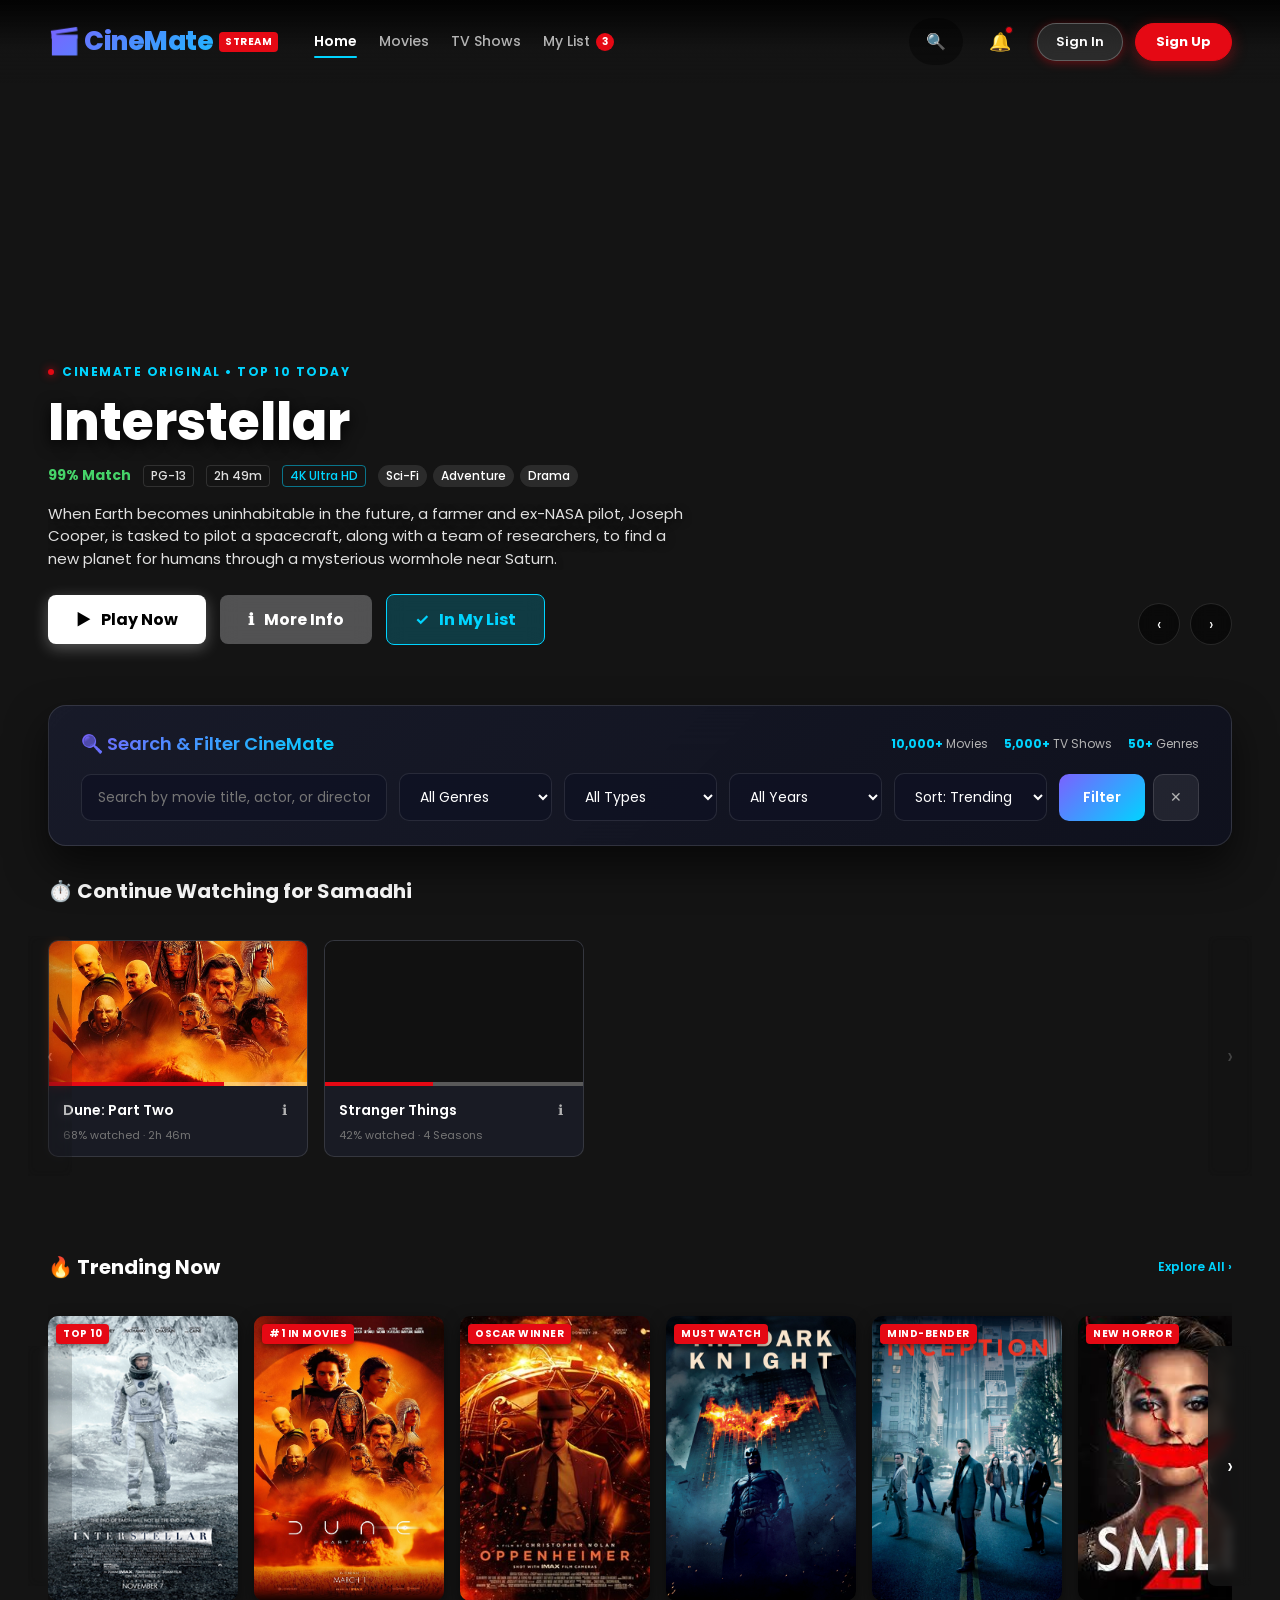
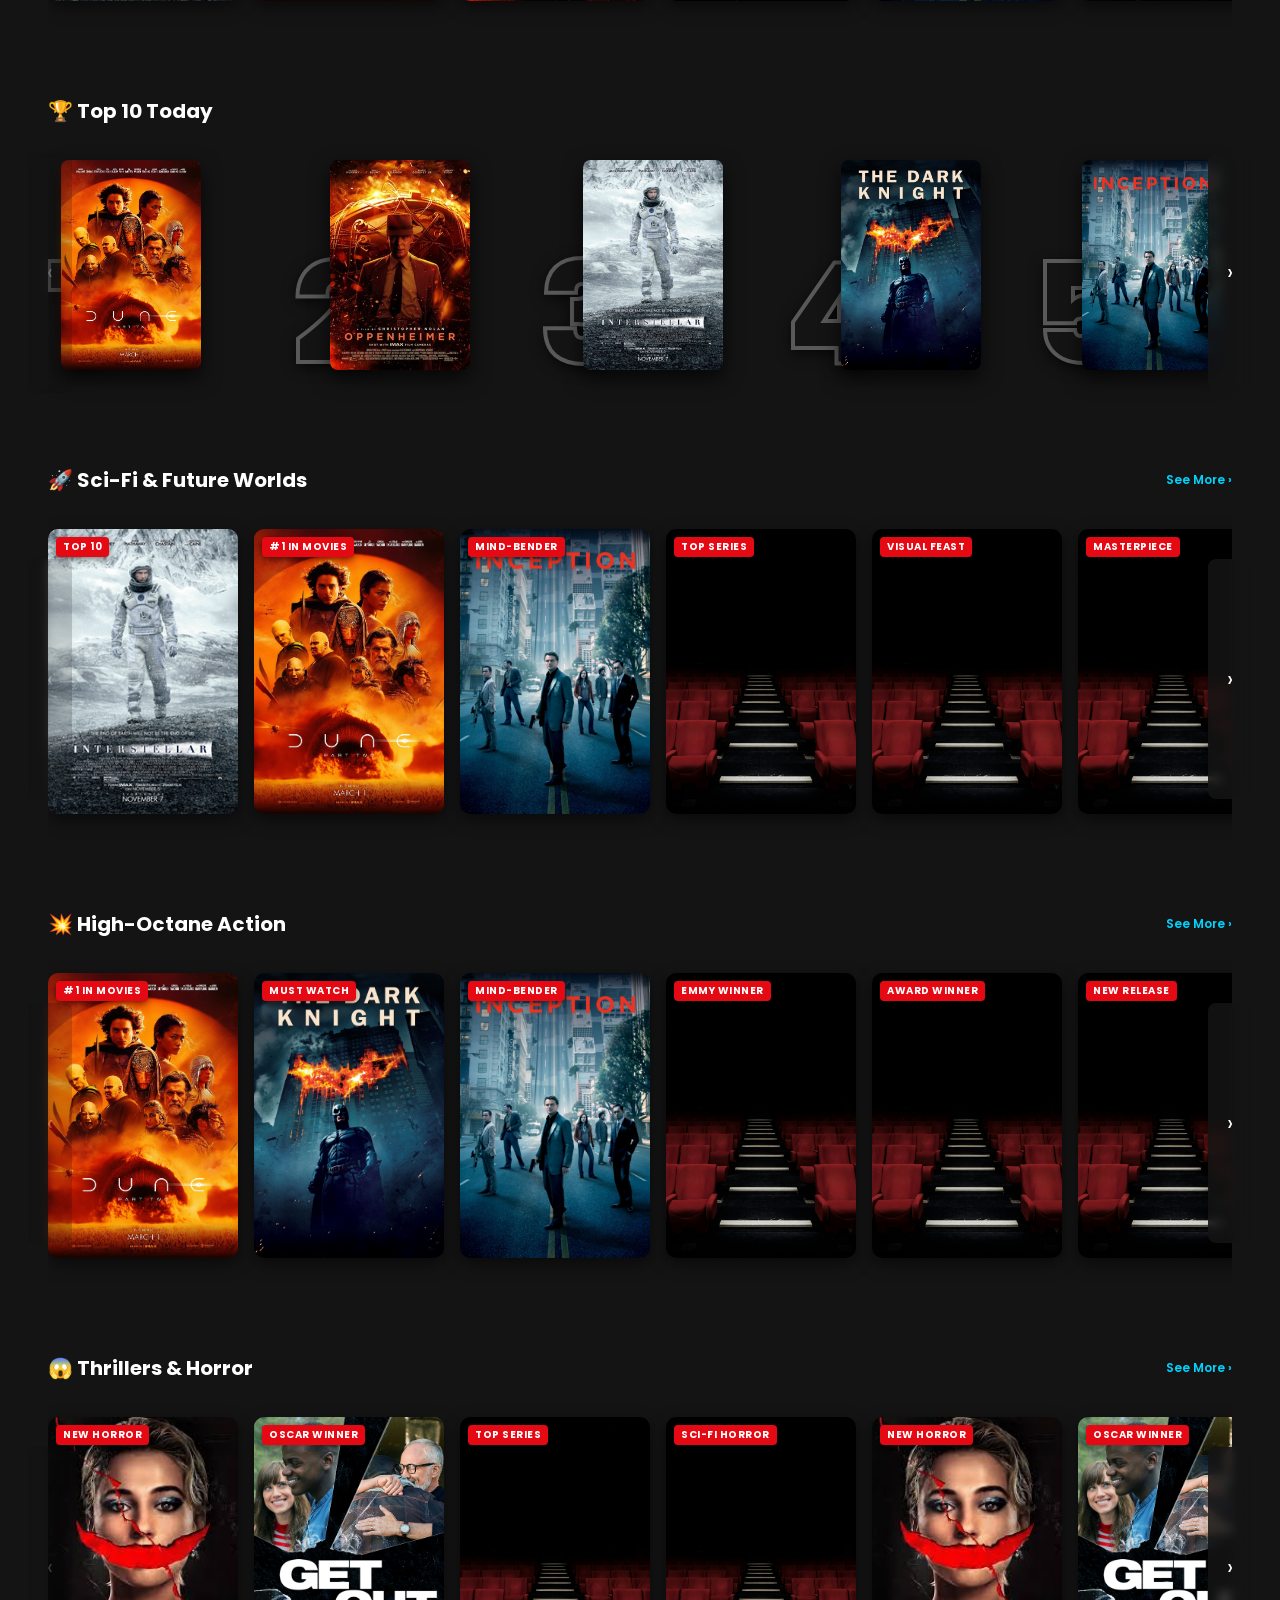
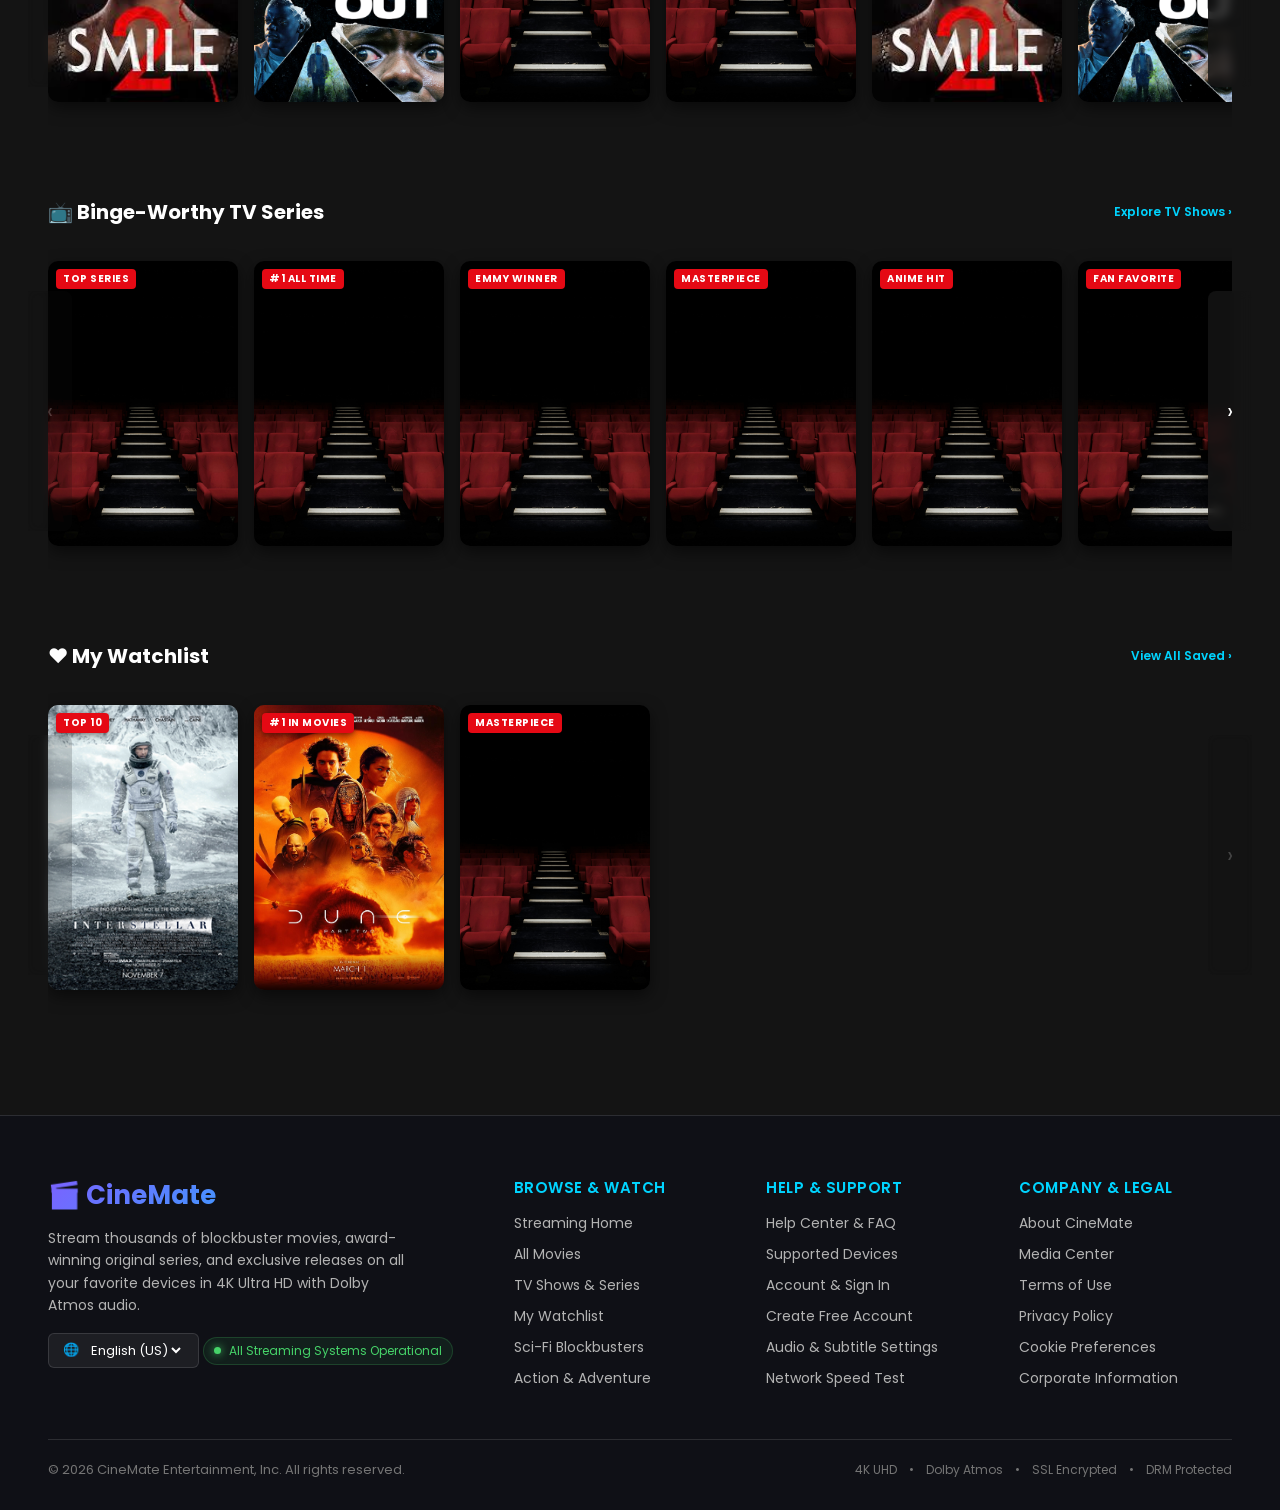
==== commit b7ecf03d: "Fix incorrect default profile and signed-out authentication state" ====
--- a/index.html
+++ b/index.html
@@ -5,7 +5,7 @@
   <meta name="viewport" content="width=device-width, initial-scale=1.0">
   <title>CineMate — Watch Movies & TV Shows Online</title>
   <meta name="description" content="Stream thousands of blockbuster movies, award-winning TV shows, and exclusive originals on CineMate.">
-  <link rel="stylesheet" href="style.css">
+  <link rel="stylesheet" href="assets/css/style.css?v=20261124">
   <link rel="icon" href="data:image/svg+xml,<svg xmlns=%22http://www.w3.org/2000/svg%22 viewBox=%220 0 100 100%22><text y=%22.9em%22 font-size=%2290%22>🎬</text></svg>">
 </head>
 <body>
@@ -62,7 +62,7 @@
       </div>
 
       <!-- User Profile (Shown when logged in) -->
-      <div class="profile-container">
+      <div class="profile-container" style="display: none;">
         <div class="profile-trigger" title="Account & Settings">
           <img src="https://images.unsplash.com/photo-1534528741775-53994a69daeb?auto=format&fit=crop&w=120&q=80" alt="Samadhi" class="profile-avatar" id="profile-user-avatar">
           <span class="profile-pill-name" id="profile-user-name">Samadhi</span>
@@ -721,7 +721,7 @@
   </footer>
 
   <!-- Application Logic -->
-  <script src="movies-data.js"></script>
-  <script src="app.js"></script>
+  <script src="assets/js/movies-data.js?v=20261124"></script>
+  <script src="assets/js/app.js?v=20261124"></script>
 </body>
 </html>
--- a/assets/css/style.css
+++ b/assets/css/style.css
@@ -0,0 +1,2978 @@
+/* ==========================================================================
+   CineMate - Ultimate Streaming Platform Stylesheet (Netflix Redux)
+   ========================================================================== */
+
+@import url('https://fonts.googleapis.com/css2?family=Poppins:wght@300;400;500;600;700;800&family=Inter:wght@400;500;600;700&display=swap');
+
+:root {
+  --bg-black: #141414;
+  --bg-darker: #0d0d0f;
+  --bg-card: #181818;
+  --bg-card-hover: #232328;
+  --bg-nav: rgba(20, 20, 20, 0.9);
+  --bg-overlay: rgba(0, 0, 0, 0.75);
+  
+  --brand-gradient: linear-gradient(135deg, #7b61ff 0%, #00d4ff 100%);
+  --brand-red: #e50914;
+  --brand-cyan: #00d4ff;
+  --brand-purple: #7b61ff;
+  
+  --text-primary: #ffffff;
+  --text-secondary: #b3b3b3;
+  --text-muted: #757575;
+  --text-green: #46d369;
+  
+  --border-subtle: rgba(255, 255, 255, 0.12);
+  --border-active: rgba(0, 212, 255, 0.6);
+  
+  --shadow-card: 0 10px 30px rgba(0, 0, 0, 0.8);
+  --shadow-glow: 0 0 25px rgba(0, 212, 255, 0.3);
+  --shadow-red: 0 0 25px rgba(229, 9, 20, 0.4);
+
+  --font-main: "Poppins", "Inter", -apple-system, BlinkMacSystemFont, "Segoe UI", Roboto, sans-serif;
+  --transition: all 0.3s cubic-bezier(0.25, 1, 0.5, 1);
+}
+
+/* Base & Reset */
+* {
+  margin: 0;
+  padding: 0;
+  box-sizing: border-box;
+}
+
+html, body {
+  width: 100%;
+  min-height: 100%;
+  background-color: var(--bg-black);
+  color: var(--text-primary);
+  font-family: var(--font-main);
+  overflow-x: hidden;
+  scroll-behavior: smooth;
+  -webkit-font-smoothing: antialiased;
+}
+
+/* Custom Scrollbar */
+::-webkit-scrollbar {
+  width: 8px;
+  height: 8px;
+}
+::-webkit-scrollbar-track {
+  background: var(--bg-black);
+}
+::-webkit-scrollbar-thumb {
+  background: #333;
+  border-radius: 4px;
+}
+::-webkit-scrollbar-thumb:hover {
+  background: #555;
+}
+
+a {
+  color: inherit;
+  text-decoration: none;
+}
+
+button {
+  font-family: inherit;
+  cursor: pointer;
+  border: none;
+  outline: none;
+}
+
+img {
+  max-width: 100%;
+  display: block;
+}
+
+/* ==========================================================================
+   NAVIGATION BAR
+   ========================================================================== */
+.navbar {
+  position: fixed;
+  top: 0;
+  left: 0;
+  width: 100%;
+  z-index: 1000;
+  display: flex;
+  justify-content: space-between;
+  align-items: center;
+  padding: 18px 48px;
+  background: linear-gradient(180deg, rgba(0, 0, 0, 0.85) 0%, rgba(20, 20, 20, 0.4) 60%, transparent 100%);
+  transition: background-color 0.4s ease, padding 0.3s ease, box-shadow 0.3s ease;
+}
+
+.navbar.scrolled {
+  background-color: var(--bg-nav);
+  backdrop-filter: blur(20px);
+  -webkit-backdrop-filter: blur(20px);
+  padding: 12px 48px;
+  box-shadow: 0 4px 20px rgba(0, 0, 0, 0.6);
+  border-bottom: 1px solid var(--border-subtle);
+}
+
+.nav-left {
+  display: flex;
+  align-items: center;
+  gap: 36px;
+}
+
+.logo {
+  display: flex;
+  align-items: center;
+  gap: 6px;
+  font-size: 26px;
+  font-weight: 800;
+  letter-spacing: -0.5px;
+  background: var(--brand-gradient);
+  -webkit-background-clip: text;
+  -webkit-text-fill-color: transparent;
+  user-select: none;
+}
+
+.logo-badge {
+  font-size: 10px;
+  text-transform: uppercase;
+  background: var(--brand-red);
+  color: #fff;
+  padding: 2px 6px;
+  border-radius: 4px;
+  font-weight: 700;
+  letter-spacing: 0.5px;
+  -webkit-text-fill-color: #fff;
+  vertical-align: middle;
+}
+
+.nav-links {
+  display: flex;
+  align-items: center;
+  gap: 22px;
+  list-style: none;
+}
+
+.nav-links a {
+  font-size: 14px;
+  font-weight: 500;
+  color: var(--text-secondary);
+  transition: var(--transition);
+  position: relative;
+  display: flex;
+  align-items: center;
+  gap: 6px;
+}
+
+.nav-links a:hover,
+.nav-links a.active {
+  color: var(--text-primary);
+  font-weight: 600;
+}
+
+.nav-links a.active::after {
+  content: "";
+  position: absolute;
+  bottom: -6px;
+  left: 0;
+  width: 100%;
+  height: 2px;
+  background: var(--brand-cyan);
+  border-radius: 2px;
+}
+
+.watchlist-counter {
+  background: var(--brand-red);
+  color: #fff;
+  font-size: 10px;
+  font-weight: 700;
+  padding: 1px 6px;
+  border-radius: 10px;
+  display: inline-flex;
+  align-items: center;
+  justify-content: center;
+}
+
+/* Nav Right Items */
+.nav-right {
+  display: flex;
+  align-items: center;
+  gap: 20px;
+}
+
+/* Expandable Nav Search */
+.nav-search-box {
+  display: flex;
+  align-items: center;
+  background: rgba(0, 0, 0, 0.4);
+  border: 1px solid transparent;
+  border-radius: 24px;
+  padding: 6px 12px;
+  transition: var(--transition);
+}
+
+.nav-search-box.expanded,
+.nav-search-box:focus-within {
+  background: rgba(10, 10, 15, 0.9);
+  border-color: var(--border-active);
+  box-shadow: 0 0 15px rgba(0, 212, 255, 0.2);
+}
+
+.nav-search-btn {
+  background: transparent;
+  color: var(--text-primary);
+  font-size: 16px;
+  padding: 4px;
+  display: flex;
+  align-items: center;
+  justify-content: center;
+}
+
+.nav-search-box input {
+  background: transparent;
+  border: none;
+  outline: none;
+  color: #fff;
+  font-size: 13px;
+  width: 0;
+  transition: width 0.3s ease;
+  font-family: inherit;
+}
+
+.nav-search-box.expanded input,
+.nav-search-box:focus-within input {
+  width: 180px;
+  margin-left: 8px;
+}
+
+/* Notification & Profile Menus */
+.notif-container, .profile-container {
+  position: relative;
+}
+
+.icon-trigger {
+  background: transparent;
+  color: var(--text-primary);
+  font-size: 18px;
+  position: relative;
+  padding: 6px;
+  display: flex;
+  align-items: center;
+  justify-content: center;
+  transition: var(--transition);
+}
+
+.icon-trigger:hover {
+  transform: scale(1.1);
+  color: var(--brand-cyan);
+}
+
+.notif-dot {
+  position: absolute;
+  top: 4px;
+  right: 4px;
+  width: 8px;
+  height: 8px;
+  background: var(--brand-red);
+  border-radius: 50%;
+  border: 1px solid var(--bg-black);
+}
+
+.profile-avatar {
+  width: 34px;
+  height: 34px;
+  border-radius: 6px;
+  object-fit: cover;
+  border: 2px solid transparent;
+  transition: var(--transition);
+  cursor: pointer;
+}
+
+.profile-trigger:hover .profile-avatar {
+  border-color: var(--brand-cyan);
+}
+
+/* Dropdown Menus */
+.dropdown-menu {
+  position: absolute;
+  top: 45px;
+  right: 0;
+  width: 260px;
+  background: #191b24;
+  border: 1px solid var(--border-subtle);
+  border-radius: 12px;
+  padding: 12px;
+  box-shadow: 0 15px 35px rgba(0, 0, 0, 0.7);
+  display: none;
+  flex-direction: column;
+  gap: 8px;
+  z-index: 1001;
+  animation: fadeInMenu 0.2s ease;
+}
+
+.dropdown-menu.show {
+  display: flex;
+}
+
+@keyframes fadeInMenu {
+  from { opacity: 0; transform: translateY(-8px); }
+  to { opacity: 1; transform: translateY(0); }
+}
+
+.menu-header {
+  font-size: 12px;
+  text-transform: uppercase;
+  color: var(--brand-cyan);
+  font-weight: 700;
+  padding: 4px 8px;
+  border-bottom: 1px solid var(--border-subtle);
+}
+
+.notif-item {
+  display: flex;
+  flex-direction: column;
+  padding: 8px;
+  border-radius: 6px;
+  background: rgba(255, 255, 255, 0.03);
+  font-size: 12px;
+  cursor: pointer;
+  transition: var(--transition);
+}
+
+.notif-item:hover {
+  background: rgba(255, 255, 255, 0.08);
+}
+
+.notif-item strong {
+  color: #fff;
+  margin-bottom: 2px;
+}
+
+.notif-item span {
+  color: var(--text-secondary);
+}
+
+.profile-item {
+  display: flex;
+  align-items: center;
+  gap: 10px;
+  padding: 8px;
+  border-radius: 6px;
+  color: var(--text-secondary);
+  font-size: 13px;
+  transition: var(--transition);
+}
+
+.profile-item:hover {
+  background: rgba(255, 255, 255, 0.08);
+  color: #fff;
+}
+
+.mobile-menu-btn {
+  display: none;
+  background: transparent;
+  color: #fff;
+  font-size: 24px;
+}
+
+/* ==========================================================================
+   HERO / BILLBOARD SECTION (NETFLIX STYLE)
+   ========================================================================== */
+.billboard-hero {
+  position: relative;
+  width: 100%;
+  height: 85vh;
+  min-height: 580px;
+  max-height: 850px;
+  background-size: cover;
+  background-position: center top;
+  display: flex;
+  align-items: flex-end;
+  padding: 0 48px 120px;
+  transition: background-image 0.8s ease-in-out;
+}
+
+.hero-vignette {
+  position: absolute;
+  inset: 0;
+  background: radial-gradient(circle at 75% 25%, transparent 30%, rgba(20, 20, 20, 0.7) 70%, #141414 100%);
+  pointer-events: none;
+}
+
+.hero-content {
+  position: relative;
+  z-index: 5;
+  max-width: 650px;
+  animation: heroSlideUp 0.8s ease-out;
+}
+
+@keyframes heroSlideUp {
+  from { opacity: 0; transform: translateY(30px); }
+  to { opacity: 1; transform: translateY(0); }
+}
+
+.hero-badge-top {
+  display: inline-flex;
+  align-items: center;
+  gap: 8px;
+  font-size: 12px;
+  font-weight: 700;
+  text-transform: uppercase;
+  letter-spacing: 1.5px;
+  color: var(--brand-cyan);
+  margin-bottom: 12px;
+}
+
+.hero-badge-top span.dot {
+  width: 6px;
+  height: 6px;
+  background: var(--brand-red);
+  border-radius: 50%;
+  box-shadow: 0 0 8px var(--brand-red);
+}
+
+.hero-title {
+  font-size: 52px;
+  font-weight: 800;
+  line-height: 1.1;
+  margin-bottom: 14px;
+  text-shadow: 0 4px 15px rgba(0, 0, 0, 0.9);
+}
+
+.hero-meta-row {
+  display: flex;
+  align-items: center;
+  flex-wrap: wrap;
+  gap: 12px;
+  font-size: 14px;
+  font-weight: 500;
+  margin-bottom: 16px;
+}
+
+.hero-match {
+  color: var(--text-green);
+  font-weight: 700;
+}
+
+.meta-badge {
+  border: 1px solid var(--border-subtle);
+  padding: 1px 7px;
+  border-radius: 4px;
+  font-size: 12px;
+  color: #ddd;
+}
+
+.meta-badge.quality {
+  border-color: rgba(0, 212, 255, 0.5);
+  color: var(--brand-cyan);
+}
+
+.hero-genres {
+  display: flex;
+  gap: 6px;
+  flex-wrap: wrap;
+}
+
+.genre-pill {
+  font-size: 12px;
+  background: rgba(255, 255, 255, 0.1);
+  padding: 2px 8px;
+  border-radius: 12px;
+  backdrop-filter: blur(5px);
+}
+
+.hero-desc {
+  font-size: 15px;
+  color: #e0e0e0;
+  line-height: 1.5;
+  margin-bottom: 24px;
+  display: -webkit-box;
+  -webkit-line-clamp: 3;
+  -webkit-box-orient: vertical;
+  overflow: hidden;
+  text-shadow: 0 2px 8px rgba(0, 0, 0, 0.8);
+}
+
+.hero-btn-row {
+  display: flex;
+  align-items: center;
+  gap: 14px;
+  flex-wrap: wrap;
+}
+
+.hero-btn {
+  display: inline-flex;
+  align-items: center;
+  justify-content: center;
+  gap: 10px;
+  padding: 12px 28px;
+  border-radius: 8px;
+  font-size: 16px;
+  font-weight: 700;
+  transition: var(--transition);
+}
+
+.hero-btn.play-btn {
+  background: #ffffff;
+  color: #000000;
+  box-shadow: 0 4px 15px rgba(255, 255, 255, 0.3);
+}
+
+.hero-btn.play-btn:hover {
+  background: rgba(255, 255, 255, 0.85);
+  transform: scale(1.05);
+}
+
+.hero-btn.info-btn {
+  background: rgba(109, 109, 110, 0.7);
+  color: #ffffff;
+  backdrop-filter: blur(10px);
+}
+
+.hero-btn.info-btn:hover {
+  background: rgba(109, 109, 110, 0.45);
+  transform: scale(1.05);
+}
+
+.hero-btn.list-btn {
+  background: rgba(255, 255, 255, 0.15);
+  color: #ffffff;
+  border: 1px solid var(--border-subtle);
+  backdrop-filter: blur(10px);
+}
+
+.hero-btn.list-btn:hover {
+  background: rgba(255, 255, 255, 0.25);
+}
+
+.hero-btn.list-btn.in-list {
+  background: rgba(0, 212, 255, 0.2);
+  border-color: var(--brand-cyan);
+  color: var(--brand-cyan);
+}
+
+/* Hero Carousel Switcher Arrows */
+.hero-controls {
+  position: absolute;
+  right: 48px;
+  bottom: 120px;
+  display: flex;
+  gap: 10px;
+  z-index: 6;
+}
+
+.hero-arrow-btn {
+  width: 42px;
+  height: 42px;
+  border-radius: 50%;
+  background: rgba(0, 0, 0, 0.5);
+  border: 1px solid var(--border-subtle);
+  color: #fff;
+  font-size: 16px;
+  display: flex;
+  align-items: center;
+  justify-content: center;
+  transition: var(--transition);
+  backdrop-filter: blur(8px);
+}
+
+.hero-arrow-btn:hover {
+  background: var(--brand-cyan);
+  color: #000;
+  border-color: var(--brand-cyan);
+  transform: scale(1.1);
+}
+
+/* ==========================================================================
+   SEARCH & FILTERS PANEL (REDESIGNED)
+   ========================================================================== */
+.search-panel-section {
+  padding: 0 48px;
+  margin-top: -60px;
+  position: relative;
+  z-index: 10;
+}
+
+.search-panel-box {
+  background: linear-gradient(135deg, rgba(25, 28, 45, 0.85), rgba(15, 17, 30, 0.95));
+  backdrop-filter: blur(25px);
+  -webkit-backdrop-filter: blur(25px);
+  border: 1px solid var(--border-subtle);
+  border-radius: 18px;
+  padding: 24px 32px;
+  box-shadow: 0 20px 40px rgba(0, 0, 0, 0.6);
+}
+
+.search-panel-header {
+  display: flex;
+  justify-content: space-between;
+  align-items: center;
+  margin-bottom: 16px;
+  flex-wrap: wrap;
+  gap: 10px;
+}
+
+.search-panel-header h3 {
+  font-size: 18px;
+  font-weight: 600;
+  display: flex;
+  align-items: center;
+  gap: 8px;
+  background: var(--brand-gradient);
+  -webkit-background-clip: text;
+  -webkit-text-fill-color: transparent;
+}
+
+.search-stats-pills {
+  display: flex;
+  gap: 16px;
+  font-size: 12px;
+  color: var(--text-secondary);
+}
+
+.search-stats-pills strong {
+  color: var(--brand-cyan);
+}
+
+.search-form-grid {
+  display: grid;
+  grid-template-columns: 2fr 1fr 1fr 1fr 1fr auto;
+  gap: 12px;
+  align-items: center;
+}
+
+.input-group {
+  position: relative;
+  width: 100%;
+}
+
+.input-group input,
+.input-group select {
+  width: 100%;
+  padding: 12px 16px;
+  border-radius: 10px;
+  border: 1px solid rgba(255, 255, 255, 0.1);
+  background: rgba(15, 18, 35, 0.8);
+  color: #fff;
+  font-family: inherit;
+  font-size: 14px;
+  outline: none;
+  transition: var(--transition);
+}
+
+.input-group input:focus,
+.input-group select:focus {
+  border-color: var(--brand-cyan);
+  box-shadow: 0 0 15px rgba(0, 212, 255, 0.3);
+}
+
+.input-group select option {
+  background: #14172a;
+  color: #fff;
+}
+
+.filter-btn-group {
+  display: flex;
+  gap: 8px;
+}
+
+.search-submit-btn {
+  padding: 12px 24px;
+  border-radius: 10px;
+  background: var(--brand-gradient);
+  color: #fff;
+  font-weight: 600;
+  font-size: 14px;
+  display: flex;
+  align-items: center;
+  gap: 6px;
+  transition: var(--transition);
+  white-space: nowrap;
+}
+
+.search-submit-btn:hover {
+  transform: translateY(-2px);
+  box-shadow: 0 0 20px rgba(123, 97, 255, 0.5);
+}
+
+.search-reset-btn {
+  padding: 12px 16px;
+  border-radius: 10px;
+  background: rgba(255, 255, 255, 0.08);
+  border: 1px solid var(--border-subtle);
+  color: var(--text-secondary);
+  font-size: 14px;
+  transition: var(--transition);
+}
+
+.search-reset-btn:hover {
+  background: rgba(255, 255, 255, 0.15);
+  color: #fff;
+}
+
+/* ==========================================================================
+   CAROUSEL ROWS & CONTENT CONTAINERS (NETFLIX ROWS)
+   ========================================================================== */
+.content-section {
+  padding: 30px 48px;
+  position: relative;
+}
+
+.row-header {
+  display: flex;
+  justify-content: space-between;
+  align-items: center;
+  margin-bottom: 14px;
+}
+
+.row-title {
+  font-size: 20px;
+  font-weight: 700;
+  color: #ffffff;
+  display: flex;
+  align-items: center;
+  gap: 8px;
+}
+
+.row-see-all {
+  font-size: 12px;
+  color: var(--brand-cyan);
+  font-weight: 600;
+  transition: var(--transition);
+}
+
+.row-see-all:hover {
+  color: #fff;
+  transform: translateX(4px);
+}
+
+/* Carousel Scroll Container */
+.carousel-wrapper {
+  position: relative;
+  width: 100%;
+}
+
+.carousel-row {
+  display: flex;
+  gap: 16px;
+  overflow-x: auto;
+  scroll-behavior: smooth;
+  padding: 20px 0 35px;
+  scrollbar-width: none; /* Firefox */
+  -ms-overflow-style: none; /* IE 10+ */
+}
+
+.carousel-row::-webkit-scrollbar {
+  display: none; /* Chrome, Safari */
+}
+
+/* Left & Right Chevron Arrows */
+.carousel-arrow {
+  position: absolute;
+  top: 50%;
+  transform: translateY(-50%);
+  width: 44px;
+  height: 100%;
+  max-height: 240px;
+  background: rgba(20, 20, 20, 0.85);
+  border: none;
+  color: #fff;
+  font-size: 22px;
+  display: flex;
+  align-items: center;
+  justify-content: center;
+  z-index: 20;
+  cursor: pointer;
+  opacity: 0;
+  transition: var(--transition);
+  backdrop-filter: blur(5px);
+}
+
+.carousel-arrow.left {
+  left: -20px;
+  border-radius: 0 8px 8px 0;
+}
+
+.carousel-arrow.right {
+  right: -20px;
+  border-radius: 8px 0 0 8px;
+}
+
+.carousel-wrapper:hover .carousel-arrow {
+  opacity: 0.85;
+}
+
+.carousel-arrow:hover {
+  opacity: 1 !important;
+  background: rgba(0, 0, 0, 0.95);
+  color: var(--brand-cyan);
+}
+
+/* ==========================================================================
+   MOVIE CARDS & HOVER PREVIEW
+   ========================================================================== */
+.movie-card {
+  flex: 0 0 190px;
+  position: relative;
+  border-radius: 10px;
+  cursor: pointer;
+  transition: transform 0.35s ease, z-index 0.35s ease;
+  user-select: none;
+}
+
+.card-inner {
+  position: relative;
+  width: 100%;
+  border-radius: 10px;
+  overflow: visible;
+}
+
+.poster-container {
+  width: 100%;
+  aspect-ratio: 2 / 3;
+  border-radius: 10px;
+  overflow: hidden;
+  background: #191919;
+  position: relative;
+  box-shadow: 0 6px 16px rgba(0, 0, 0, 0.5);
+}
+
+.poster-container img {
+  width: 100%;
+  height: 100%;
+  object-fit: cover;
+  transition: transform 0.4s ease;
+}
+
+.card-badge {
+  position: absolute;
+  top: 8px;
+  left: 8px;
+  background: var(--brand-red);
+  color: #fff;
+  font-size: 10px;
+  font-weight: 700;
+  padding: 2px 7px;
+  border-radius: 4px;
+  text-transform: uppercase;
+  letter-spacing: 0.5px;
+  box-shadow: 0 2px 6px rgba(0, 0, 0, 0.5);
+}
+
+/* Netflix Floating Hover Card */
+.card-preview {
+  position: absolute;
+  top: 0;
+  left: 50%;
+  transform: translateX(-50%) scale(0.85);
+  width: 270px;
+  background: #181818;
+  border-radius: 12px;
+  overflow: hidden;
+  box-shadow: 0 15px 35px rgba(0, 0, 0, 0.9), 0 0 20px rgba(0, 212, 255, 0.15);
+  opacity: 0;
+  pointer-events: none;
+  z-index: 100;
+  transition: transform 0.3s cubic-bezier(0.2, 0.9, 0.3, 1), opacity 0.25s ease;
+}
+
+.movie-card:hover {
+  z-index: 99;
+}
+
+.movie-card:hover .card-preview {
+  opacity: 1;
+  pointer-events: auto;
+  transform: translateX(-50%) translateY(-25%) scale(1);
+}
+
+.preview-backdrop {
+  width: 100%;
+  height: 145px;
+  background-size: cover;
+  background-position: center;
+  position: relative;
+  display: flex;
+  align-items: center;
+  justify-content: center;
+}
+
+.preview-backdrop::after {
+  content: "";
+  position: absolute;
+  inset: 0;
+  background: linear-gradient(180deg, transparent 40%, #181818 100%);
+}
+
+.preview-quick-play {
+  width: 44px;
+  height: 44px;
+  border-radius: 50%;
+  background: rgba(255, 255, 255, 0.9);
+  color: #000;
+  font-size: 18px;
+  display: flex;
+  align-items: center;
+  justify-content: center;
+  position: relative;
+  z-index: 2;
+  transition: var(--transition);
+  box-shadow: 0 4px 12px rgba(0, 0, 0, 0.5);
+}
+
+.preview-quick-play:hover {
+  background: var(--brand-cyan);
+  transform: scale(1.15);
+}
+
+.preview-body {
+  padding: 14px 16px 18px;
+}
+
+.preview-actions {
+  display: flex;
+  justify-content: space-between;
+  align-items: center;
+  margin-bottom: 10px;
+}
+
+.left-actions {
+  display: flex;
+  gap: 8px;
+}
+
+.action-circle {
+  width: 34px;
+  height: 34px;
+  border-radius: 50%;
+  background: rgba(42, 42, 42, 0.9);
+  border: 1px solid rgba(255, 255, 255, 0.25);
+  color: #fff;
+  font-size: 14px;
+  display: flex;
+  align-items: center;
+  justify-content: center;
+  transition: var(--transition);
+}
+
+.action-circle:hover {
+  border-color: #fff;
+  transform: scale(1.12);
+  background: #333;
+}
+
+.action-circle.play {
+  background: #fff;
+  color: #000;
+  border-color: #fff;
+}
+
+.action-circle.play:hover {
+  background: #ddd;
+}
+
+.action-circle.in-list {
+  background: rgba(0, 212, 255, 0.2);
+  border-color: var(--brand-cyan);
+  color: var(--brand-cyan);
+}
+
+.preview-title {
+  font-size: 15px;
+  font-weight: 700;
+  margin-bottom: 6px;
+  white-space: nowrap;
+  overflow: hidden;
+  text-overflow: ellipsis;
+}
+
+.preview-meta {
+  display: flex;
+  align-items: center;
+  gap: 6px;
+  font-size: 11px;
+  margin-bottom: 8px;
+}
+
+.match-rate {
+  color: var(--text-green);
+  font-weight: 700;
+}
+
+.meta-pill {
+  color: #aaa;
+  border: 1px solid rgba(255, 255, 255, 0.15);
+  padding: 0 4px;
+  border-radius: 3px;
+}
+
+.hd-pill {
+  color: var(--brand-cyan);
+  border: 1px solid rgba(0, 212, 255, 0.4);
+  padding: 0 4px;
+  border-radius: 3px;
+  font-weight: 600;
+}
+
+.preview-genres {
+  font-size: 11px;
+  color: var(--text-secondary);
+}
+
+/* ==========================================================================
+   TOP 10 TODAY ROW (NETFLIX GIANT NUMERALS)
+   ========================================================================== */
+.top10-card {
+  flex: 0 0 230px;
+  display: flex;
+  align-items: flex-end;
+  position: relative;
+  cursor: pointer;
+  user-select: none;
+}
+
+.top10-rank-num {
+  font-size: 140px;
+  line-height: 0.8;
+  font-weight: 900;
+  color: #141414;
+  -webkit-text-stroke: 4px #595959;
+  letter-spacing: -18px;
+  margin-right: -25px;
+  position: relative;
+  z-index: 1;
+  text-shadow: 0 4px 15px rgba(0, 0, 0, 0.8);
+  transition: var(--transition);
+}
+
+.top10-card:hover .top10-rank-num {
+  -webkit-text-stroke: 4px var(--brand-cyan);
+  text-shadow: 0 0 20px rgba(0, 212, 255, 0.5);
+}
+
+.top10-poster-wrap {
+  width: 140px;
+  aspect-ratio: 2 / 3;
+  border-radius: 8px;
+  overflow: hidden;
+  position: relative;
+  z-index: 2;
+  box-shadow: 0 8px 20px rgba(0, 0, 0, 0.7);
+  transition: var(--transition);
+}
+
+.top10-poster-wrap img {
+  width: 100%;
+  height: 100%;
+  object-fit: cover;
+}
+
+.top10-card:hover .top10-poster-wrap {
+  transform: scale(1.05) translateY(-5px);
+}
+
+.card-hover-overlay {
+  position: absolute;
+  inset: 0;
+  background: linear-gradient(to top, rgba(0, 0, 0, 0.95) 0%, rgba(0, 0, 0, 0.5) 50%, transparent 100%);
+  display: flex;
+  flex-direction: column;
+  justify-content: flex-end;
+  padding: 10px;
+  opacity: 0;
+  transition: var(--transition);
+}
+
+.top10-poster-wrap:hover .card-hover-overlay {
+  opacity: 1;
+}
+
+.hover-btn-group {
+  display: flex;
+  gap: 6px;
+  margin-bottom: 6px;
+}
+
+.hover-btn {
+  width: 28px;
+  height: 28px;
+  border-radius: 50%;
+  background: rgba(255, 255, 255, 0.2);
+  color: #fff;
+  font-size: 12px;
+  display: flex;
+  align-items: center;
+  justify-content: center;
+  transition: var(--transition);
+}
+
+.hover-btn.play {
+  background: #fff;
+  color: #000;
+}
+
+.hover-btn.in-list {
+  background: var(--brand-cyan);
+  color: #000;
+}
+
+.hover-title {
+  font-size: 11px;
+  font-weight: 700;
+  white-space: nowrap;
+  overflow: hidden;
+  text-overflow: ellipsis;
+}
+
+.hover-meta {
+  display: flex;
+  gap: 4px;
+  font-size: 9px;
+  margin-top: 2px;
+}
+
+.hover-meta .match { color: var(--text-green); font-weight: 700; }
+.hover-meta .badge-age { border: 1px solid rgba(255, 255, 255, 0.3); padding: 0 2px; border-radius: 2px; }
+.hover-meta .badge-qual { color: var(--brand-cyan); }
+
+/* ==========================================================================
+   CONTINUE WATCHING ROW
+   ========================================================================== */
+.continue-card {
+  flex: 0 0 260px;
+  border-radius: 10px;
+  overflow: hidden;
+  background: #191b24;
+  border: 1px solid var(--border-subtle);
+  transition: var(--transition);
+  cursor: pointer;
+}
+
+.continue-card:hover {
+  transform: translateY(-5px);
+  border-color: var(--brand-cyan);
+  box-shadow: 0 10px 25px rgba(0, 0, 0, 0.6);
+}
+
+.continue-poster {
+  width: 100%;
+  height: 145px;
+  position: relative;
+  background: #111;
+}
+
+.continue-poster img {
+  width: 100%;
+  height: 100%;
+  object-fit: cover;
+}
+
+.continue-play-overlay {
+  position: absolute;
+  inset: 0;
+  background: rgba(0, 0, 0, 0.4);
+  display: flex;
+  align-items: center;
+  justify-content: center;
+  opacity: 0;
+  transition: var(--transition);
+}
+
+.continue-card:hover .continue-play-overlay {
+  opacity: 1;
+}
+
+.circle-play-btn {
+  width: 46px;
+  height: 46px;
+  border-radius: 50%;
+  background: rgba(255, 255, 255, 0.9);
+  color: #000;
+  display: flex;
+  align-items: center;
+  justify-content: center;
+  font-size: 18px;
+  transition: var(--transition);
+}
+
+.circle-play-btn:hover {
+  transform: scale(1.15);
+  background: var(--brand-cyan);
+}
+
+.continue-progress-bar {
+  position: absolute;
+  bottom: 0;
+  left: 0;
+  width: 100%;
+  height: 4px;
+  background: rgba(255, 255, 255, 0.3);
+}
+
+.continue-progress-fill {
+  height: 100%;
+  background: var(--brand-red);
+}
+
+.continue-info {
+  padding: 12px 14px;
+}
+
+.continue-title-row {
+  display: flex;
+  justify-content: space-between;
+  align-items: center;
+  margin-bottom: 4px;
+}
+
+.continue-title-row h4 {
+  font-size: 14px;
+  font-weight: 600;
+  white-space: nowrap;
+  overflow: hidden;
+  text-overflow: ellipsis;
+}
+
+.icon-btn-minimal {
+  background: transparent;
+  color: var(--text-secondary);
+  font-size: 14px;
+  padding: 2px 6px;
+  border-radius: 4px;
+  transition: var(--transition);
+}
+
+.icon-btn-minimal:hover {
+  color: #fff;
+  background: rgba(255, 255, 255, 0.1);
+}
+
+.continue-meta {
+  font-size: 11px;
+  color: var(--text-muted);
+}
+
+/* ==========================================================================
+   SEARCH RESULTS GRID VIEW
+   ========================================================================== */
+.search-results-section {
+  padding: 30px 48px;
+  min-height: 400px;
+}
+
+.search-results-header {
+  display: flex;
+  justify-content: space-between;
+  align-items: center;
+  margin-bottom: 24px;
+  border-bottom: 1px solid var(--border-subtle);
+  padding-bottom: 14px;
+}
+
+.search-results-header h2 {
+  font-size: 22px;
+  font-weight: 700;
+}
+
+.movie-grid {
+  display: grid;
+  grid-template-columns: repeat(auto-fill, minmax(180px, 1fr));
+  gap: 22px;
+  width: 100%;
+}
+
+.search-empty-state {
+  text-align: center;
+  padding: 60px 20px;
+  grid-column: 1 / -1;
+  max-width: 500px;
+  margin: 0 auto;
+}
+
+.search-empty-state .empty-icon {
+  font-size: 54px;
+  margin-bottom: 14px;
+}
+
+.search-empty-state h3 {
+  font-size: 20px;
+  margin-bottom: 10px;
+}
+
+.search-empty-state p {
+  color: var(--text-secondary);
+  font-size: 14px;
+  margin-bottom: 20px;
+  line-height: 1.6;
+}
+
+.primary-btn {
+  background: var(--brand-gradient);
+  color: #fff;
+  padding: 10px 24px;
+  border-radius: 8px;
+  font-weight: 600;
+  transition: var(--transition);
+}
+
+.primary-btn:hover {
+  transform: translateY(-2px);
+  box-shadow: 0 0 15px rgba(0, 212, 255, 0.4);
+}
+
+/* ==========================================================================
+   NETFLIX MOVIE INFO MODAL
+   ========================================================================== */
+.modal-overlay {
+  position: fixed;
+  inset: 0;
+  background: rgba(0, 0, 0, 0.75);
+  backdrop-filter: blur(10px);
+  -webkit-backdrop-filter: blur(10px);
+  z-index: 2000;
+  display: flex;
+  align-items: center;
+  justify-content: center;
+  padding: 30px 15px;
+  opacity: 0;
+  pointer-events: none;
+  transition: opacity 0.3s ease;
+  overflow-y: auto;
+}
+
+.modal-overlay.active {
+  opacity: 1;
+  pointer-events: auto;
+}
+
+.modal-container {
+  width: 100%;
+  max-width: 850px;
+  background: #181818;
+  border-radius: 14px;
+  overflow: hidden;
+  position: relative;
+  box-shadow: 0 25px 60px rgba(0, 0, 0, 0.95);
+  border: 1px solid var(--border-subtle);
+  transform: translateY(30px) scale(0.95);
+  transition: transform 0.3s cubic-bezier(0.2, 0.9, 0.3, 1);
+  margin: auto;
+}
+
+.modal-overlay.active .modal-container {
+  transform: translateY(0) scale(1);
+}
+
+.modal-close-btn {
+  position: absolute;
+  top: 18px;
+  right: 18px;
+  width: 38px;
+  height: 38px;
+  border-radius: 50%;
+  background: rgba(24, 24, 24, 0.7);
+  border: 1px solid var(--border-subtle);
+  color: #fff;
+  font-size: 18px;
+  display: flex;
+  align-items: center;
+  justify-content: center;
+  z-index: 10;
+  transition: var(--transition);
+  backdrop-filter: blur(5px);
+}
+
+.modal-close-btn:hover {
+  background: #fff;
+  color: #000;
+  transform: scale(1.1);
+}
+
+.modal-backdrop-banner {
+  width: 100%;
+  height: 380px;
+  background-size: cover;
+  background-position: center top;
+  position: relative;
+  display: flex;
+  align-items: flex-end;
+  padding: 30px 40px;
+}
+
+.modal-backdrop-banner::before {
+  content: "";
+  position: absolute;
+  inset: 0;
+  background: linear-gradient(180deg, rgba(24, 24, 24, 0.2) 0%, rgba(24, 24, 24, 0.7) 70%, #181818 100%);
+}
+
+.modal-banner-content {
+  position: relative;
+  z-index: 2;
+  width: 100%;
+}
+
+.modal-banner-content h2 {
+  font-size: 38px;
+  font-weight: 800;
+  margin-bottom: 16px;
+  text-shadow: 0 4px 15px rgba(0, 0, 0, 0.9);
+}
+
+.modal-btn-row {
+  display: flex;
+  align-items: center;
+  gap: 12px;
+}
+
+.modal-btn {
+  display: inline-flex;
+  align-items: center;
+  gap: 8px;
+  padding: 10px 24px;
+  border-radius: 6px;
+  font-size: 15px;
+  font-weight: 700;
+  transition: var(--transition);
+}
+
+.modal-btn.play {
+  background: #fff;
+  color: #000;
+}
+
+.modal-btn.play:hover {
+  background: rgba(255, 255, 255, 0.85);
+  transform: scale(1.05);
+}
+
+.modal-btn.list {
+  background: rgba(255, 255, 255, 0.15);
+  border: 1px solid var(--border-subtle);
+  color: #fff;
+}
+
+.modal-btn.list.in-list {
+  background: rgba(0, 212, 255, 0.2);
+  border-color: var(--brand-cyan);
+  color: var(--brand-cyan);
+}
+
+/* Modal Body Content */
+.modal-body {
+  padding: 24px 40px 40px;
+}
+
+.modal-meta-grid {
+  display: grid;
+  grid-template-columns: 2fr 1fr;
+  gap: 40px;
+  margin-bottom: 30px;
+}
+
+.modal-details-left {
+  display: flex;
+  flex-direction: column;
+  gap: 14px;
+}
+
+.modal-tags-row {
+  display: flex;
+  align-items: center;
+  flex-wrap: wrap;
+  gap: 10px;
+  font-size: 14px;
+}
+
+.modal-tags-row .match {
+  color: var(--text-green);
+  font-weight: 700;
+}
+
+.modal-desc {
+  font-size: 15px;
+  line-height: 1.6;
+  color: #d1d1d1;
+}
+
+.modal-details-right {
+  display: flex;
+  flex-direction: column;
+  gap: 12px;
+  font-size: 13px;
+}
+
+.meta-field {
+  line-height: 1.5;
+}
+
+.meta-label {
+  color: var(--text-muted);
+}
+
+.meta-val {
+  color: #ddd;
+}
+
+/* TV Show Episodes in Modal */
+.modal-episodes-wrap {
+  margin-top: 30px;
+  border-top: 1px solid var(--border-subtle);
+  padding-top: 24px;
+}
+
+.episodes-header {
+  display: flex;
+  justify-content: space-between;
+  align-items: center;
+  margin-bottom: 16px;
+}
+
+.episodes-header h3 {
+  font-size: 18px;
+  font-weight: 700;
+}
+
+.episodes-list {
+  display: flex;
+  flex-direction: column;
+  gap: 14px;
+}
+
+.episode-row {
+  display: flex;
+  align-items: center;
+  gap: 18px;
+  padding: 12px 14px;
+  border-radius: 8px;
+  background: rgba(255, 255, 255, 0.03);
+  transition: var(--transition);
+  cursor: pointer;
+}
+
+.episode-row:hover {
+  background: rgba(255, 255, 255, 0.08);
+}
+
+.ep-num {
+  font-size: 20px;
+  font-weight: 700;
+  color: var(--text-muted);
+  width: 20px;
+  text-align: center;
+}
+
+.ep-thumb {
+  width: 120px;
+  height: 68px;
+  border-radius: 6px;
+  background-size: cover;
+  background-position: center;
+  position: relative;
+  display: flex;
+  align-items: center;
+  justify-content: center;
+  flex-shrink: 0;
+}
+
+.ep-play-icon {
+  width: 28px;
+  height: 28px;
+  border-radius: 50%;
+  background: rgba(0, 0, 0, 0.7);
+  border: 1px solid #fff;
+  color: #fff;
+  display: flex;
+  align-items: center;
+  justify-content: center;
+  font-size: 10px;
+}
+
+.ep-info {
+  flex: 1;
+}
+
+.ep-header {
+  display: flex;
+  justify-content: space-between;
+  align-items: center;
+  margin-bottom: 4px;
+}
+
+.ep-header h5 {
+  font-size: 14px;
+  font-weight: 600;
+}
+
+.ep-duration {
+  font-size: 12px;
+  color: var(--text-muted);
+}
+
+.ep-desc {
+  font-size: 12px;
+  color: var(--text-secondary);
+  line-height: 1.4;
+  display: -webkit-box;
+  -webkit-line-clamp: 2;
+  -webkit-box-orient: vertical;
+  overflow: hidden;
+}
+
+/* More Like This (Recommendations) */
+.modal-related-wrap {
+  margin-top: 35px;
+  border-top: 1px solid var(--border-subtle);
+  padding-top: 24px;
+}
+
+.modal-related-wrap h3 {
+  font-size: 18px;
+  font-weight: 700;
+  margin-bottom: 18px;
+}
+
+.related-grid {
+  display: grid;
+  grid-template-columns: repeat(auto-fill, minmax(220px, 1fr));
+  gap: 16px;
+}
+
+.related-card {
+  background: #232328;
+  border-radius: 8px;
+  overflow: hidden;
+  border: 1px solid var(--border-subtle);
+  transition: var(--transition);
+}
+
+.related-card:hover {
+  transform: translateY(-4px);
+  border-color: var(--brand-cyan);
+}
+
+.related-img-wrap {
+  width: 100%;
+  height: 125px;
+  position: relative;
+  background: #111;
+  cursor: pointer;
+}
+
+.related-img-wrap img {
+  width: 100%;
+  height: 100%;
+  object-fit: cover;
+}
+
+.related-duration {
+  position: absolute;
+  top: 8px;
+  right: 8px;
+  font-size: 10px;
+  background: rgba(0, 0, 0, 0.7);
+  padding: 1px 6px;
+  border-radius: 4px;
+}
+
+.related-play-badge {
+  position: absolute;
+  inset: 0;
+  background: rgba(0, 0, 0, 0.4);
+  display: flex;
+  align-items: center;
+  justify-content: center;
+  font-size: 24px;
+  opacity: 0;
+  transition: var(--transition);
+}
+
+.related-img-wrap:hover .related-play-badge {
+  opacity: 1;
+}
+
+.related-info {
+  padding: 12px;
+}
+
+.related-top {
+  display: flex;
+  justify-content: space-between;
+  align-items: center;
+  margin-bottom: 6px;
+}
+
+.related-match {
+  color: var(--text-green);
+  font-size: 11px;
+  font-weight: 700;
+}
+
+.related-age {
+  border: 1px solid var(--border-subtle);
+  padding: 0 4px;
+  font-size: 10px;
+  border-radius: 2px;
+}
+
+.related-info h5 {
+  font-size: 13px;
+  font-weight: 600;
+  margin-bottom: 6px;
+}
+
+.related-desc {
+  font-size: 11px;
+  color: var(--text-secondary);
+  line-height: 1.4;
+}
+
+/* ==========================================================================
+   FULLSCREEN THEATER VIDEO PLAYER (NETFLIX REDUX)
+   ========================================================================== */
+.player-modal {
+  position: fixed;
+  inset: 0;
+  background: #000000;
+  z-index: 5000;
+  display: none;
+  flex-direction: column;
+}
+
+.player-modal.active {
+  display: flex;
+}
+
+.player-top-bar {
+  position: absolute;
+  top: 0;
+  left: 0;
+  width: 100%;
+  padding: 24px 36px;
+  background: linear-gradient(180deg, rgba(0, 0, 0, 0.8) 0%, transparent 100%);
+  display: flex;
+  justify-content: space-between;
+  align-items: center;
+  z-index: 5002;
+  transition: opacity 0.3s ease;
+}
+
+.player-title-info h3 {
+  font-size: 20px;
+  font-weight: 700;
+  margin-bottom: 2px;
+}
+
+.player-title-info span {
+  font-size: 13px;
+  color: var(--text-secondary);
+}
+
+.player-top-actions {
+  display: flex;
+  align-items: center;
+  gap: 16px;
+}
+
+.player-mode-btn {
+  padding: 8px 18px;
+  border-radius: 20px;
+  background: rgba(255, 255, 255, 0.15);
+  border: 1px solid var(--border-subtle);
+  color: #fff;
+  font-size: 13px;
+  font-weight: 600;
+  transition: var(--transition);
+  backdrop-filter: blur(10px);
+}
+
+.player-mode-btn:hover {
+  background: var(--brand-cyan);
+  color: #000;
+  border-color: var(--brand-cyan);
+}
+
+.player-exit-btn {
+  width: 40px;
+  height: 40px;
+  border-radius: 50%;
+  background: rgba(255, 255, 255, 0.2);
+  color: #fff;
+  font-size: 20px;
+  display: flex;
+  align-items: center;
+  justify-content: center;
+  transition: var(--transition);
+}
+
+.player-exit-btn:hover {
+  background: var(--brand-red);
+  transform: scale(1.1);
+}
+
+/* Video Stage */
+.player-screen {
+  flex: 1;
+  width: 100%;
+  height: 100%;
+  position: relative;
+  display: flex;
+  align-items: center;
+  justify-content: center;
+  background: #000;
+}
+
+.player-media-wrap {
+  width: 100%;
+  height: 100%;
+  position: absolute;
+  inset: 0;
+}
+
+.player-media-wrap iframe,
+.player-media-wrap video {
+  width: 100%;
+  height: 100%;
+  object-fit: contain;
+  border: none;
+}
+
+/* HTML5 Custom Video Controls Overlay */
+.player-controls-overlay {
+  position: absolute;
+  bottom: 0;
+  left: 0;
+  width: 100%;
+  padding: 40px 36px 24px;
+  background: linear-gradient(0deg, rgba(0, 0, 0, 0.85) 0%, transparent 100%);
+  display: flex;
+  flex-direction: column;
+  gap: 12px;
+  z-index: 5002;
+}
+
+.player-progress-bar-wrap {
+  width: 100%;
+  height: 6px;
+  background: rgba(255, 255, 255, 0.25);
+  border-radius: 3px;
+  cursor: pointer;
+  position: relative;
+  transition: height 0.2s ease;
+}
+
+.player-progress-bar-wrap:hover {
+  height: 10px;
+}
+
+.player-progress-fill {
+  width: 0%;
+  height: 100%;
+  background: var(--brand-red);
+  border-radius: 3px;
+  position: relative;
+}
+
+.player-progress-fill::after {
+  content: "";
+  position: absolute;
+  right: -5px;
+  top: 50%;
+  transform: translateY(-50%);
+  width: 14px;
+  height: 14px;
+  background: #fff;
+  border-radius: 50%;
+  box-shadow: 0 0 6px rgba(0, 0, 0, 0.5);
+  opacity: 0;
+  transition: opacity 0.2s ease;
+}
+
+.player-progress-bar-wrap:hover .player-progress-fill::after {
+  opacity: 1;
+}
+
+.player-bottom-controls {
+  display: flex;
+  justify-content: space-between;
+  align-items: center;
+}
+
+.controls-left, .controls-right {
+  display: flex;
+  align-items: center;
+  gap: 20px;
+}
+
+.ctrl-btn {
+  background: transparent;
+  color: #fff;
+  font-size: 20px;
+  display: flex;
+  align-items: center;
+  justify-content: center;
+  transition: var(--transition);
+}
+
+.ctrl-btn:hover {
+  color: var(--brand-cyan);
+  transform: scale(1.15);
+}
+
+.player-time-display {
+  font-size: 13px;
+  color: #bbb;
+  font-family: monospace;
+}
+
+.player-volume-control {
+  display: flex;
+  align-items: center;
+  gap: 8px;
+}
+
+.volume-slider {
+  width: 80px;
+  accent-color: var(--brand-cyan);
+}
+
+/* ==========================================================================
+   TOAST NOTIFICATIONS
+   ========================================================================== */
+#toast-notifications-container {
+  position: fixed;
+  bottom: 30px;
+  right: 30px;
+  z-index: 9999;
+  display: flex;
+  flex-direction: column;
+  gap: 10px;
+  pointer-events: none;
+}
+
+.cinemate-toast {
+  pointer-events: auto;
+  display: flex;
+  align-items: center;
+  gap: 12px;
+  padding: 14px 20px;
+  border-radius: 10px;
+  background: #191b26;
+  border: 1px solid var(--border-subtle);
+  color: #fff;
+  font-size: 14px;
+  font-weight: 500;
+  box-shadow: 0 10px 30px rgba(0, 0, 0, 0.8);
+  opacity: 0;
+  transform: translateX(40px);
+  transition: all 0.3s cubic-bezier(0.2, 0.9, 0.3, 1);
+}
+
+.cinemate-toast.visible {
+  opacity: 1;
+  transform: translateX(0);
+}
+
+.cinemate-toast.success .toast-icon { color: var(--text-green); }
+.cinemate-toast.info .toast-icon { color: var(--brand-cyan); }
+.cinemate-toast.error .toast-icon { color: var(--brand-red); }
+
+/* ==========================================================================
+   FOOTER (ENHANCED)
+   ========================================================================== */
+.footer {
+  background: #0f1016;
+  border-top: 1px solid var(--border-subtle);
+  padding: 60px 48px 30px;
+  margin-top: 60px;
+}
+
+.footer-container {
+  display: grid;
+  grid-template-columns: 2fr repeat(3, 1fr);
+  gap: 40px;
+  max-width: 1200px;
+  margin: 0 auto;
+}
+
+.footer-brand h2 {
+  font-size: 26px;
+  margin-bottom: 12px;
+  background: var(--brand-gradient);
+  -webkit-background-clip: text;
+  -webkit-text-fill-color: transparent;
+}
+
+.footer-brand p {
+  color: var(--text-secondary);
+  font-size: 14px;
+  line-height: 1.6;
+  max-width: 360px;
+}
+
+.footer-links h3 {
+  font-size: 15px;
+  font-weight: 600;
+  color: var(--brand-cyan);
+  margin-bottom: 14px;
+  text-transform: uppercase;
+  letter-spacing: 0.5px;
+}
+
+.footer-links a {
+  display: block;
+  color: var(--text-secondary);
+  font-size: 14px;
+  margin-bottom: 10px;
+  transition: var(--transition);
+}
+
+.footer-links a:hover {
+  color: #fff;
+  transform: translateX(4px);
+}
+
+.footer-bottom {
+  text-align: center;
+  margin-top: 40px;
+  padding-top: 20px;
+  border-top: 1px solid var(--border-subtle);
+  color: var(--text-muted);
+  font-size: 13px;
+  display: flex;
+  justify-content: space-between;
+  align-items: center;
+  flex-wrap: wrap;
+  gap: 10px;
+  max-width: 1200px;
+  margin-left: auto;
+  margin-right: auto;
+}
+
+/* ==========================================================================
+   RESPONSIVE MEDIA QUERIES
+   ========================================================================== */
+@media (max-width: 1024px) {
+  .navbar { padding: 16px 24px; }
+  .billboard-hero { padding: 0 24px 100px; height: 75vh; }
+  .hero-title { font-size: 42px; }
+  .content-section { padding: 24px; }
+  .search-panel-section { padding: 0 24px; }
+  .search-form-grid { grid-template-columns: 1fr 1fr; }
+  .modal-meta-grid { grid-template-columns: 1fr; gap: 20px; }
+  .footer-container { grid-template-columns: 1fr 1fr; }
+}
+
+@media (max-width: 768px) {
+  .mobile-menu-btn { display: block; }
+  
+  .nav-links {
+    position: fixed;
+    top: 60px;
+    left: -100%;
+    width: 250px;
+    height: 100vh;
+    background: #141414;
+    flex-direction: column;
+    align-items: flex-start;
+    padding: 30px 20px;
+    box-shadow: 5px 0 20px rgba(0, 0, 0, 0.8);
+    transition: left 0.3s ease;
+  }
+  
+  .nav-links.open { left: 0; }
+  .nav-search-box { display: none; }
+  .hero-title { font-size: 32px; }
+  .hero-desc { font-size: 13px; }
+  .search-form-grid { grid-template-columns: 1fr; }
+  .movie-card { flex: 0 0 150px; }
+  .top10-card { flex: 0 0 190px; }
+  .top10-rank-num { font-size: 100px; }
+  .modal-backdrop-banner { height: 260px; }
+  .modal-banner-content h2 { font-size: 26px; }
+  .footer-container { grid-template-columns: 1fr; }
+  .footer-bottom { justify-content: center; text-align: center; }
+}
+
+
+/* ==========================================================================
+   AUTHENTICATION & LOGIN SYSTEM (NETFLIX REDUX)
+   ========================================================================== */
+.nav-signin-btn {
+  background: var(--brand-red);
+  color: #fff !important;
+  padding: 8px 18px;
+  border-radius: 6px;
+  font-weight: 600;
+  font-size: 13px;
+  transition: var(--transition);
+  display: inline-flex;
+  align-items: center;
+  gap: 6px;
+  border: none;
+  cursor: pointer;
+  box-shadow: 0 2px 10px rgba(229, 9, 20, 0.4);
+}
+
+.nav-signin-btn:hover {
+  background: #f40612;
+  transform: translateY(-1px);
+  box-shadow: 0 4px 18px rgba(229, 9, 20, 0.6);
+}
+
+.auth-box {
+  width: 100%;
+  max-width: 440px;
+  background: rgba(22, 24, 34, 0.96);
+  backdrop-filter: blur(30px);
+  -webkit-backdrop-filter: blur(30px);
+  border: 1px solid var(--border-subtle);
+  border-radius: 18px;
+  padding: 36px 32px;
+  box-shadow: 0 25px 60px rgba(0, 0, 0, 0.95);
+  position: relative;
+  margin: auto;
+}
+
+.auth-header {
+  text-align: center;
+  margin-bottom: 24px;
+}
+
+.auth-logo {
+  font-size: 26px;
+  font-weight: 800;
+  background: var(--brand-gradient);
+  -webkit-background-clip: text;
+  -webkit-text-fill-color: transparent;
+  display: inline-block;
+  margin-bottom: 8px;
+}
+
+.auth-tagline {
+  font-size: 13px;
+  color: var(--text-secondary);
+}
+
+.auth-tabs {
+  display: flex;
+  border-bottom: 1px solid var(--border-subtle);
+  margin-bottom: 24px;
+}
+
+.auth-tab-btn {
+  flex: 1;
+  padding: 12px;
+  background: transparent;
+  color: var(--text-secondary);
+  font-size: 14px;
+  font-weight: 600;
+  border: none;
+  border-bottom: 2px solid transparent;
+  transition: var(--transition);
+  text-align: center;
+  cursor: pointer;
+}
+
+.auth-tab-btn.active {
+  color: #fff;
+  border-bottom-color: var(--brand-red);
+}
+
+.auth-form-group {
+  margin-bottom: 16px;
+  position: relative;
+}
+
+.auth-label {
+  display: block;
+  font-size: 12px;
+  font-weight: 600;
+  color: #c4c4c4;
+  margin-bottom: 6px;
+  text-transform: uppercase;
+  letter-spacing: 0.5px;
+}
+
+.auth-input-wrap {
+  position: relative;
+  display: flex;
+  align-items: center;
+}
+
+.auth-input {
+  width: 100%;
+  padding: 12px 14px;
+  background: #232533;
+  border: 1px solid rgba(255, 255, 255, 0.12);
+  border-radius: 8px;
+  color: #fff;
+  font-family: inherit;
+  font-size: 14px;
+  outline: none;
+  transition: var(--transition);
+}
+
+.auth-input:focus {
+  border-color: var(--brand-cyan);
+  background: #2a2c3d;
+  box-shadow: 0 0 12px rgba(0, 212, 255, 0.3);
+}
+
+.auth-pwd-toggle {
+  position: absolute;
+  right: 12px;
+  background: transparent;
+  border: none;
+  color: var(--text-muted);
+  cursor: pointer;
+  font-size: 14px;
+  padding: 4px;
+}
+
+.auth-pwd-toggle:hover {
+  color: #fff;
+}
+
+.auth-options-row {
+  display: flex;
+  justify-content: space-between;
+  align-items: center;
+  font-size: 12px;
+  color: var(--text-secondary);
+  margin: 12px 0 18px;
+}
+
+.auth-checkbox-label {
+  display: flex;
+  align-items: center;
+  gap: 8px;
+  cursor: pointer;
+}
+
+.auth-link {
+  color: var(--brand-cyan);
+  text-decoration: none;
+  cursor: pointer;
+  transition: var(--transition);
+}
+
+.auth-link:hover {
+  text-decoration: underline;
+  color: #fff;
+}
+
+.auth-submit-btn {
+  width: 100%;
+  padding: 13px;
+  border-radius: 8px;
+  background: var(--brand-red);
+  color: #fff;
+  font-weight: 700;
+  font-size: 15px;
+  transition: var(--transition);
+  border: none;
+  cursor: pointer;
+}
+
+.auth-submit-btn:hover {
+  background: #f40612;
+  box-shadow: 0 0 20px rgba(229, 9, 20, 0.5);
+  transform: translateY(-1px);
+}
+
+.auth-demo-btn {
+  width: 100%;
+  padding: 11px;
+  border-radius: 8px;
+  background: rgba(0, 212, 255, 0.12);
+  border: 1px solid var(--brand-cyan);
+  color: var(--brand-cyan);
+  font-weight: 600;
+  font-size: 13px;
+  transition: var(--transition);
+  margin-top: 10px;
+  cursor: pointer;
+  display: flex;
+  align-items: center;
+  justify-content: center;
+  gap: 8px;
+}
+
+.auth-demo-btn:hover {
+  background: var(--brand-cyan);
+  color: #000;
+  box-shadow: 0 0 15px rgba(0, 212, 255, 0.4);
+}
+
+.auth-footer-switch {
+  text-align: center;
+  margin-top: 20px;
+  font-size: 13px;
+  color: var(--text-secondary);
+}
+
+/* ==========================================================================
+   SUPPORT & HELP CENTER MODAL (PROFESSIONAL RESOURCES)
+   ========================================================================== */
+.info-modal-box {
+  width: 100%;
+  max-width: 800px;
+  background: #181a24;
+  border: 1px solid var(--border-subtle);
+  border-radius: 16px;
+  overflow: hidden;
+  box-shadow: 0 25px 60px rgba(0, 0, 0, 0.95);
+  max-height: 85vh;
+  display: flex;
+  flex-direction: column;
+  position: relative;
+  margin: auto;
+}
+
+.info-modal-header {
+  padding: 24px 30px;
+  background: #13151f;
+  border-bottom: 1px solid var(--border-subtle);
+  display: flex;
+  justify-content: space-between;
+  align-items: center;
+}
+
+.info-modal-header h3 {
+  font-size: 20px;
+  font-weight: 700;
+  color: #fff;
+  display: flex;
+  align-items: center;
+  gap: 8px;
+}
+
+.info-modal-body {
+  padding: 28px 32px;
+  overflow-y: auto;
+  line-height: 1.7;
+  color: #d8d8d8;
+}
+
+.faq-search-box {
+  margin-bottom: 24px;
+}
+
+.faq-search-box input {
+  width: 100%;
+  padding: 12px 18px;
+  border-radius: 10px;
+  background: #232635;
+  border: 1px solid var(--border-subtle);
+  color: #fff;
+  font-size: 14px;
+  outline: none;
+}
+
+.faq-search-box input:focus {
+  border-color: var(--brand-cyan);
+}
+
+.faq-accordion-item {
+  border: 1px solid var(--border-subtle);
+  border-radius: 10px;
+  margin-bottom: 12px;
+  background: rgba(255, 255, 255, 0.02);
+  overflow: hidden;
+  transition: var(--transition);
+}
+
+.faq-accordion-item:hover {
+  border-color: rgba(0, 212, 255, 0.4);
+}
+
+.faq-question {
+  padding: 16px 20px;
+  font-weight: 600;
+  font-size: 15px;
+  cursor: pointer;
+  display: flex;
+  justify-content: space-between;
+  align-items: center;
+  user-select: none;
+}
+
+.faq-toggle-icon {
+  font-size: 18px;
+  color: var(--brand-cyan);
+  transition: transform 0.3s ease;
+}
+
+.faq-answer {
+  padding: 0 20px 18px;
+  color: var(--text-secondary);
+  font-size: 14px;
+  display: none;
+  border-top: 1px solid rgba(255, 255, 255, 0.04);
+  padding-top: 14px;
+}
+
+.faq-accordion-item.active .faq-answer {
+  display: block;
+}
+
+.faq-accordion-item.active .faq-toggle-icon {
+  transform: rotate(45deg);
+}
+
+/* Supported Devices Grid */
+.devices-grid {
+  display: grid;
+  grid-template-columns: repeat(auto-fit, minmax(200px, 1fr));
+  gap: 16px;
+  margin-top: 16px;
+}
+
+.device-card {
+  background: rgba(255, 255, 255, 0.03);
+  border: 1px solid var(--border-subtle);
+  border-radius: 12px;
+  padding: 24px 16px;
+  text-align: center;
+  transition: var(--transition);
+}
+
+.device-card:hover {
+  border-color: var(--brand-cyan);
+  transform: translateY(-4px);
+  background: rgba(255, 255, 255, 0.06);
+}
+
+.device-icon {
+  font-size: 36px;
+  margin-bottom: 12px;
+}
+
+.device-card h4 {
+  font-size: 15px;
+  font-weight: 700;
+  margin-bottom: 6px;
+}
+
+.device-card p {
+  font-size: 12px;
+  color: var(--text-secondary);
+}
+
+/* ==========================================================================
+   PROFESSIONAL FOOTER ENHANCEMENTS
+   ========================================================================== */
+.footer-lang-selector {
+  display: inline-flex;
+  align-items: center;
+  gap: 8px;
+  background: rgba(255, 255, 255, 0.06);
+  border: 1px solid var(--border-subtle);
+  border-radius: 6px;
+  padding: 6px 14px;
+  margin-top: 16px;
+  color: #ccc;
+  font-size: 13px;
+}
+
+.footer-lang-selector select {
+  background: transparent;
+  border: none;
+  outline: none;
+  color: #fff;
+  font-family: inherit;
+  font-size: 13px;
+  cursor: pointer;
+}
+
+.footer-lang-selector select option {
+  background: #14161f;
+  color: #fff;
+}
+
+.system-status-badge {
+  display: inline-flex;
+  align-items: center;
+  gap: 8px;
+  font-size: 12px;
+  color: var(--text-green);
+  margin-top: 12px;
+  background: rgba(70, 211, 105, 0.08);
+  padding: 4px 10px;
+  border-radius: 20px;
+  border: 1px solid rgba(70, 211, 105, 0.2);
+}
+
+.system-status-dot {
+  width: 7px;
+  height: 7px;
+  background: var(--text-green);
+  border-radius: 50%;
+  box-shadow: 0 0 8px var(--text-green);
+  animation: pulseDot 2s infinite;
+}
+
+@keyframes pulseDot {
+  0% { transform: scale(0.95); opacity: 0.8; }
+  50% { transform: scale(1.2); opacity: 1; }
+  100% { transform: scale(0.95); opacity: 0.8; }
+}
+
+.footer-security-chips {
+  display: flex;
+  gap: 12px;
+  font-size: 12px;
+  color: var(--text-muted);
+}
+
+
+/* Header Auth Buttons (Sign In & Sign Up) */
+.nav-auth-buttons {
+  display: inline-flex;
+  align-items: center;
+  gap: 10px;
+}
+
+.nav-signup-btn {
+  background: var(--brand-gradient);
+  color: #fff !important;
+  padding: 8px 18px;
+  border-radius: 6px;
+  font-weight: 600;
+  font-size: 13px;
+  transition: var(--transition);
+  display: inline-flex;
+  align-items: center;
+  gap: 6px;
+  border: none;
+  cursor: pointer;
+  box-shadow: 0 2px 10px rgba(0, 212, 255, 0.3);
+}
+
+.nav-signup-btn:hover {
+  transform: translateY(-1px);
+  box-shadow: 0 4px 18px rgba(0, 212, 255, 0.5);
+}
+
+
+/* ==========================================================================
+   MODERN AUTH HEADER & USER PILL STYLING
+   ========================================================================== */
+.profile-trigger {
+  display: flex;
+  align-items: center;
+  gap: 10px;
+  background: rgba(255, 255, 255, 0.08);
+  border: 1px solid rgba(255, 255, 255, 0.16);
+  padding: 4px 12px 4px 4px;
+  border-radius: 30px;
+  cursor: pointer;
+  transition: var(--transition);
+  backdrop-filter: blur(10px);
+}
+
+.profile-trigger:hover {
+  background: rgba(255, 255, 255, 0.16);
+  border-color: var(--brand-cyan);
+  box-shadow: 0 0 15px rgba(0, 212, 255, 0.3);
+}
+
+.profile-avatar {
+  width: 32px;
+  height: 32px;
+  border-radius: 50%;
+  object-fit: cover;
+  border: 2px solid var(--brand-cyan);
+}
+
+.profile-pill-name {
+  font-size: 13px;
+  font-weight: 600;
+  color: #fff;
+  letter-spacing: 0.3px;
+}
+
+.profile-caret {
+  font-size: 10px;
+  color: var(--text-secondary);
+  transition: transform 0.3s ease;
+}
+
+.profile-trigger.active .profile-caret {
+  transform: rotate(180deg);
+}
+
+/* Modern Header Auth Buttons */
+.nav-auth-buttons {
+  display: inline-flex;
+  align-items: center;
+  gap: 12px;
+}
+
+.nav-signin-btn {
+  background: rgba(255, 255, 255, 0.1);
+  color: #fff !important;
+  border: 1px solid rgba(255, 255, 255, 0.25);
+  padding: 8px 18px;
+  border-radius: 20px;
+  font-weight: 600;
+  font-size: 13px;
+  transition: var(--transition);
+  backdrop-filter: blur(8px);
+  cursor: pointer;
+}
+
+.nav-signin-btn:hover {
+  background: #ffffff;
+  color: #000 !important;
+  border-color: #ffffff;
+  box-shadow: 0 0 15px rgba(255, 255, 255, 0.4);
+  transform: translateY(-1px);
+}
+
+.nav-signup-btn {
+  background: var(--brand-red);
+  color: #ffffff !important;
+  border: 1px solid var(--brand-red);
+  padding: 8px 20px;
+  border-radius: 20px;
+  font-weight: 700;
+  font-size: 13px;
+  transition: var(--transition);
+  cursor: pointer;
+  box-shadow: 0 4px 15px rgba(229, 9, 20, 0.4);
+}
+
+.nav-signup-btn:hover {
+  background: #f40612;
+  box-shadow: 0 6px 20px rgba(229, 9, 20, 0.7);
+  transform: translateY(-1px);
+}
+
+/* ==========================================================================
+   MODERN HOME CTA BANNER (NETFLIX STYLE GET STARTED)
+   ========================================================================== */
+.home-cta-section {
+  padding: 60px 48px;
+  position: relative;
+  z-index: 5;
+}
+
+.home-cta-box {
+  background: linear-gradient(135deg, rgba(22, 26, 46, 0.95), rgba(12, 14, 26, 0.98));
+  border: 1px solid rgba(0, 212, 255, 0.3);
+  border-radius: 20px;
+  padding: 50px 30px;
+  text-align: center;
+  max-width: 950px;
+  margin: 0 auto;
+  box-shadow: 0 20px 50px rgba(0, 0, 0, 0.8), 0 0 30px rgba(0, 212, 255, 0.15);
+  position: relative;
+  overflow: hidden;
+}
+
+.home-cta-box::before {
+  content: "";
+  position: absolute;
+  top: -50%;
+  left: 50%;
+  transform: translateX(-50%);
+  width: 600px;
+  height: 300px;
+  background: radial-gradient(ellipse, rgba(0, 212, 255, 0.15), transparent 70%);
+  pointer-events: none;
+}
+
+.home-cta-box h2 {
+  font-size: 32px;
+  font-weight: 800;
+  margin-bottom: 12px;
+  color: #fff;
+  letter-spacing: -0.5px;
+}
+
+.home-cta-box p {
+  color: var(--text-secondary);
+  font-size: 16px;
+  margin-bottom: 28px;
+  max-width: 600px;
+  margin-left: auto;
+  margin-right: auto;
+  line-height: 1.6;
+}
+
+.cta-form-row {
+  display: flex;
+  justify-content: center;
+  gap: 12px;
+  max-width: 550px;
+  margin: 0 auto;
+  flex-wrap: wrap;
+}
+
+.cta-email-input {
+  flex: 1;
+  min-width: 260px;
+  padding: 14px 20px;
+  background: rgba(10, 12, 22, 0.8);
+  border: 1px solid rgba(255, 255, 255, 0.2);
+  border-radius: 10px;
+  color: #fff;
+  font-size: 15px;
+  outline: none;
+  transition: var(--transition);
+}
+
+.cta-email-input:focus {
+  border-color: var(--brand-cyan);
+  box-shadow: 0 0 15px rgba(0, 212, 255, 0.3);
+}
+
+.cta-submit-btn {
+  padding: 14px 30px;
+  background: var(--brand-red);
+  color: #fff;
+  font-weight: 700;
+  font-size: 16px;
+  border-radius: 10px;
+  border: none;
+  cursor: pointer;
+  display: inline-flex;
+  align-items: center;
+  gap: 8px;
+  transition: var(--transition);
+  box-shadow: 0 4px 15px rgba(229, 9, 20, 0.5);
+}
+
+.cta-submit-btn:hover {
+  background: #f40612;
+  box-shadow: 0 6px 25px rgba(229, 9, 20, 0.8);
+  transform: translateY(-2px);
+}
+
+/* ==========================================================================
+   SETTINGS MODAL & APP PREFERENCES BAR
+   ========================================================================== */
+.settings-box {
+  width: 100%;
+  max-width: 720px;
+  background: #191b26;
+  border: 1px solid var(--border-subtle);
+  border-radius: 18px;
+  overflow: hidden;
+  box-shadow: 0 25px 60px rgba(0, 0, 0, 0.95);
+  display: flex;
+  flex-direction: column;
+  max-height: 85vh;
+  margin: auto;
+}
+
+.settings-header {
+  padding: 20px 28px;
+  background: #141620;
+  border-bottom: 1px solid var(--border-subtle);
+  display: flex;
+  justify-content: space-between;
+  align-items: center;
+}
+
+.settings-header h3 {
+  font-size: 19px;
+  font-weight: 700;
+  color: #fff;
+  display: flex;
+  align-items: center;
+  gap: 8px;
+}
+
+.settings-nav-tabs {
+  display: flex;
+  background: #12141c;
+  border-bottom: 1px solid var(--border-subtle);
+  overflow-x: auto;
+}
+
+.settings-tab-btn {
+  padding: 14px 22px;
+  background: transparent;
+  border: none;
+  color: var(--text-secondary);
+  font-size: 14px;
+  font-weight: 600;
+  cursor: pointer;
+  transition: var(--transition);
+  white-space: nowrap;
+  border-bottom: 2px solid transparent;
+}
+
+.settings-tab-btn:hover {
+  color: #fff;
+}
+
+.settings-tab-btn.active {
+  color: var(--brand-cyan);
+  border-bottom-color: var(--brand-cyan);
+}
+
+.settings-body {
+  padding: 28px;
+  overflow-y: auto;
+}
+
+.settings-pane {
+  display: none;
+  animation: fadeIn 0.3s ease;
+}
+
+.settings-pane.active {
+  display: block;
+}
+
+.settings-section-title {
+  font-size: 16px;
+  font-weight: 700;
+  color: #fff;
+  margin-bottom: 18px;
+  display: flex;
+  align-items: center;
+  gap: 8px;
+}
+
+/* Avatar Picker Grid */
+.avatar-picker-label {
+  font-size: 13px;
+  color: var(--text-secondary);
+  margin-bottom: 10px;
+}
+
+.avatar-picker-grid {
+  display: grid;
+  grid-template-columns: repeat(auto-fill, minmax(64px, 1fr));
+  gap: 14px;
+  margin-bottom: 24px;
+}
+
+.avatar-option {
+  width: 64px;
+  height: 64px;
+  border-radius: 50%;
+  object-fit: cover;
+  border: 3px solid transparent;
+  cursor: pointer;
+  transition: var(--transition);
+}
+
+.avatar-option:hover {
+  transform: scale(1.1);
+  border-color: rgba(0, 212, 255, 0.5);
+}
+
+.avatar-option.selected {
+  border-color: var(--brand-cyan);
+  box-shadow: 0 0 15px rgba(0, 212, 255, 0.6);
+  transform: scale(1.08);
+}
+
+/* Custom Settings Controls */
+.settings-control-row {
+  display: flex;
+  justify-content: space-between;
+  align-items: center;
+  padding: 14px 0;
+  border-bottom: 1px solid rgba(255, 255, 255, 0.05);
+}
+
+.settings-control-info h4 {
+  font-size: 14px;
+  font-weight: 600;
+  color: #fff;
+  margin-bottom: 4px;
+}
+
+.settings-control-info p {
+  font-size: 12px;
+  color: var(--text-secondary);
+}
+
+/* Toggle Switch */
+.switch-toggle {
+  position: relative;
+  display: inline-block;
+  width: 48px;
+  height: 26px;
+}
+
+.switch-toggle input {
+  opacity: 0;
+  width: 0;
+  height: 0;
+}
+
+.switch-slider {
+  position: absolute;
+  cursor: pointer;
+  inset: 0;
+  background-color: #333647;
+  transition: .3s;
+  border-radius: 26px;
+}
+
+.switch-slider:before {
+  position: absolute;
+  content: "";
+  height: 20px;
+  width: 20px;
+  left: 3px;
+  bottom: 3px;
+  background-color: white;
+  transition: .3s;
+  border-radius: 50%;
+}
+
+.switch-toggle input:checked + .switch-slider {
+  background-color: var(--brand-cyan);
+}
+
+.switch-toggle input:checked + .switch-slider:before {
+  transform: translateX(22px);
+}
+
+/* Settings Action Buttons */
+.settings-footer {
+  padding: 18px 28px;
+  background: #141620;
+  border-top: 1px solid var(--border-subtle);
+  display: flex;
+  justify-content: space-between;
+  align-items: center;
+}
+
+.settings-save-btn {
+  background: var(--brand-gradient);
+  color: #fff;
+  padding: 10px 24px;
+  border-radius: 8px;
+  font-weight: 600;
+  font-size: 14px;
+  border: none;
+  cursor: pointer;
+  transition: var(--transition);
+}
+
+.settings-save-btn:hover {
+  transform: translateY(-1px);
+  box-shadow: 0 0 15px rgba(0, 212, 255, 0.5);
+}
+
+.settings-cancel-btn {
+  background: transparent;
+  color: var(--text-secondary);
+  padding: 10px 18px;
+  border: 1px solid var(--border-subtle);
+  border-radius: 8px;
+  font-size: 14px;
+  cursor: pointer;
+  transition: var(--transition);
+}
+
+.settings-cancel-btn:hover {
+  color: #fff;
+  background: rgba(255, 255, 255, 0.08);
+}
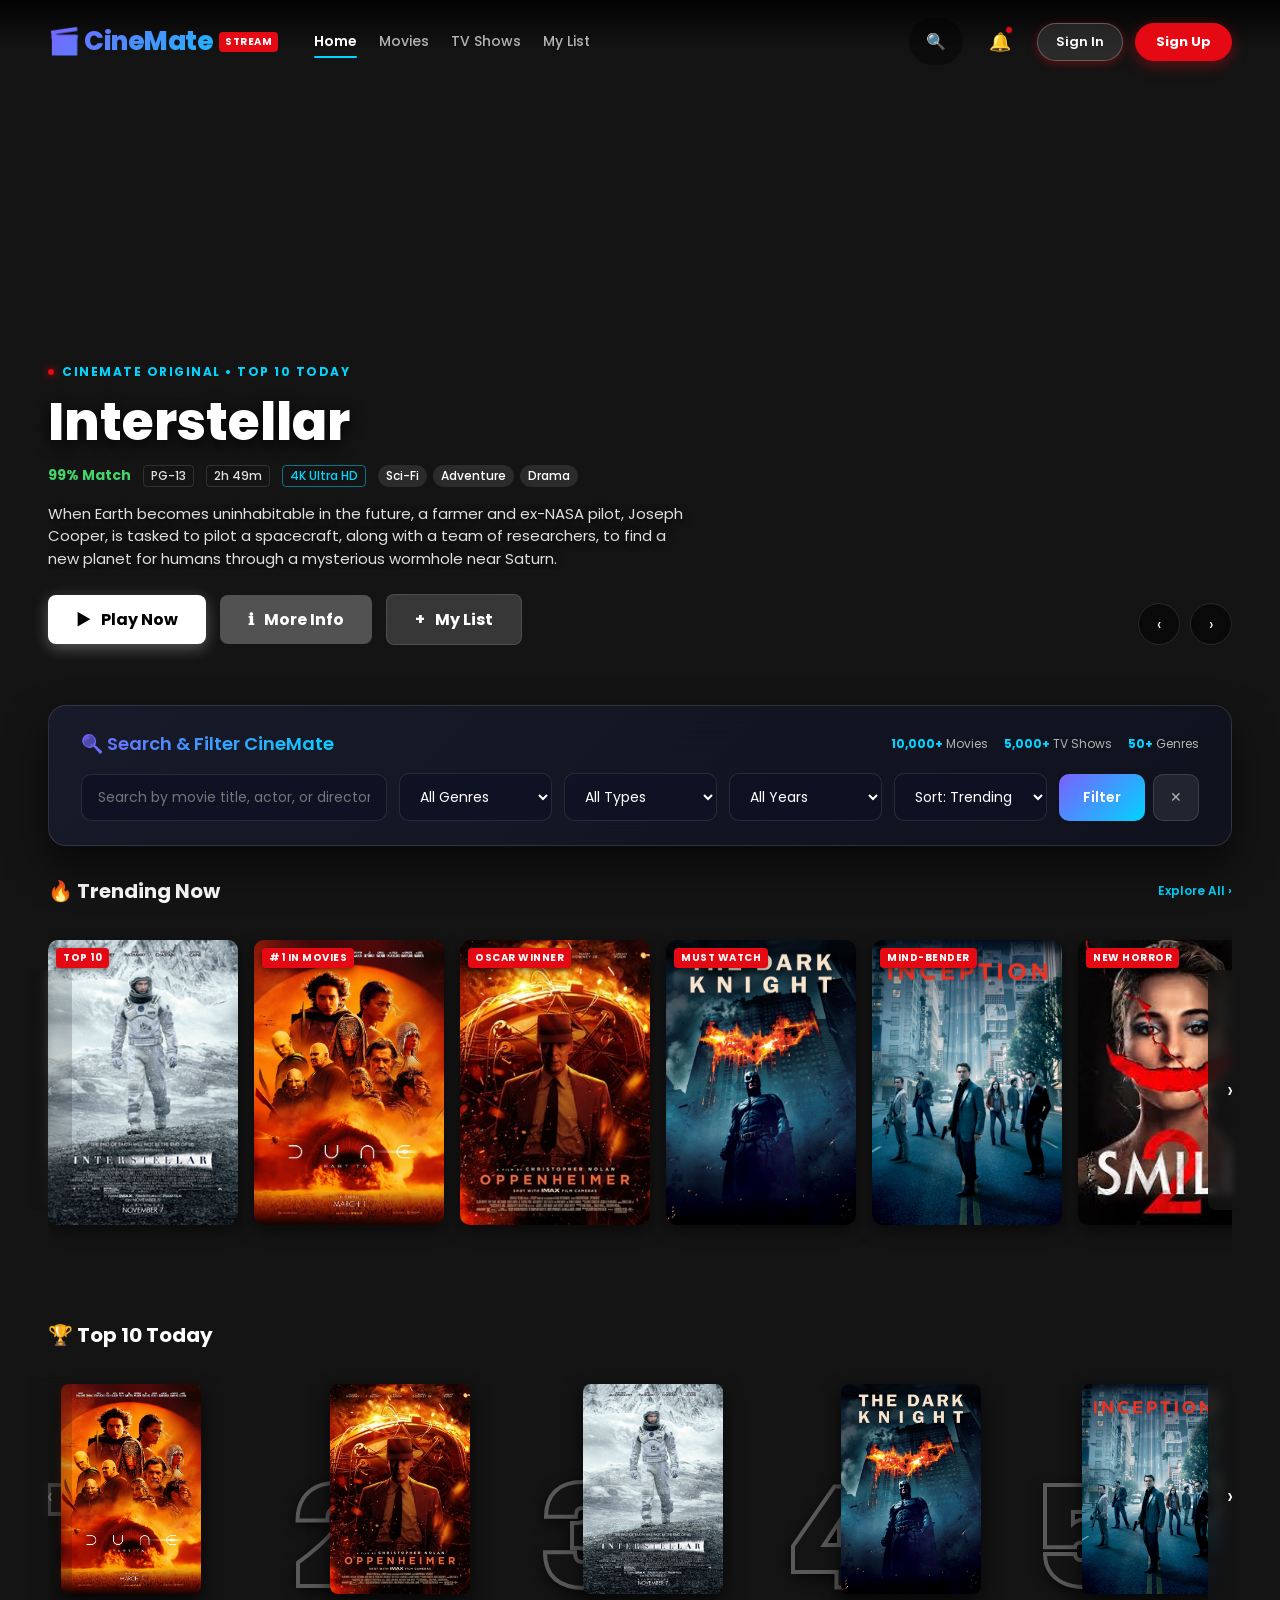
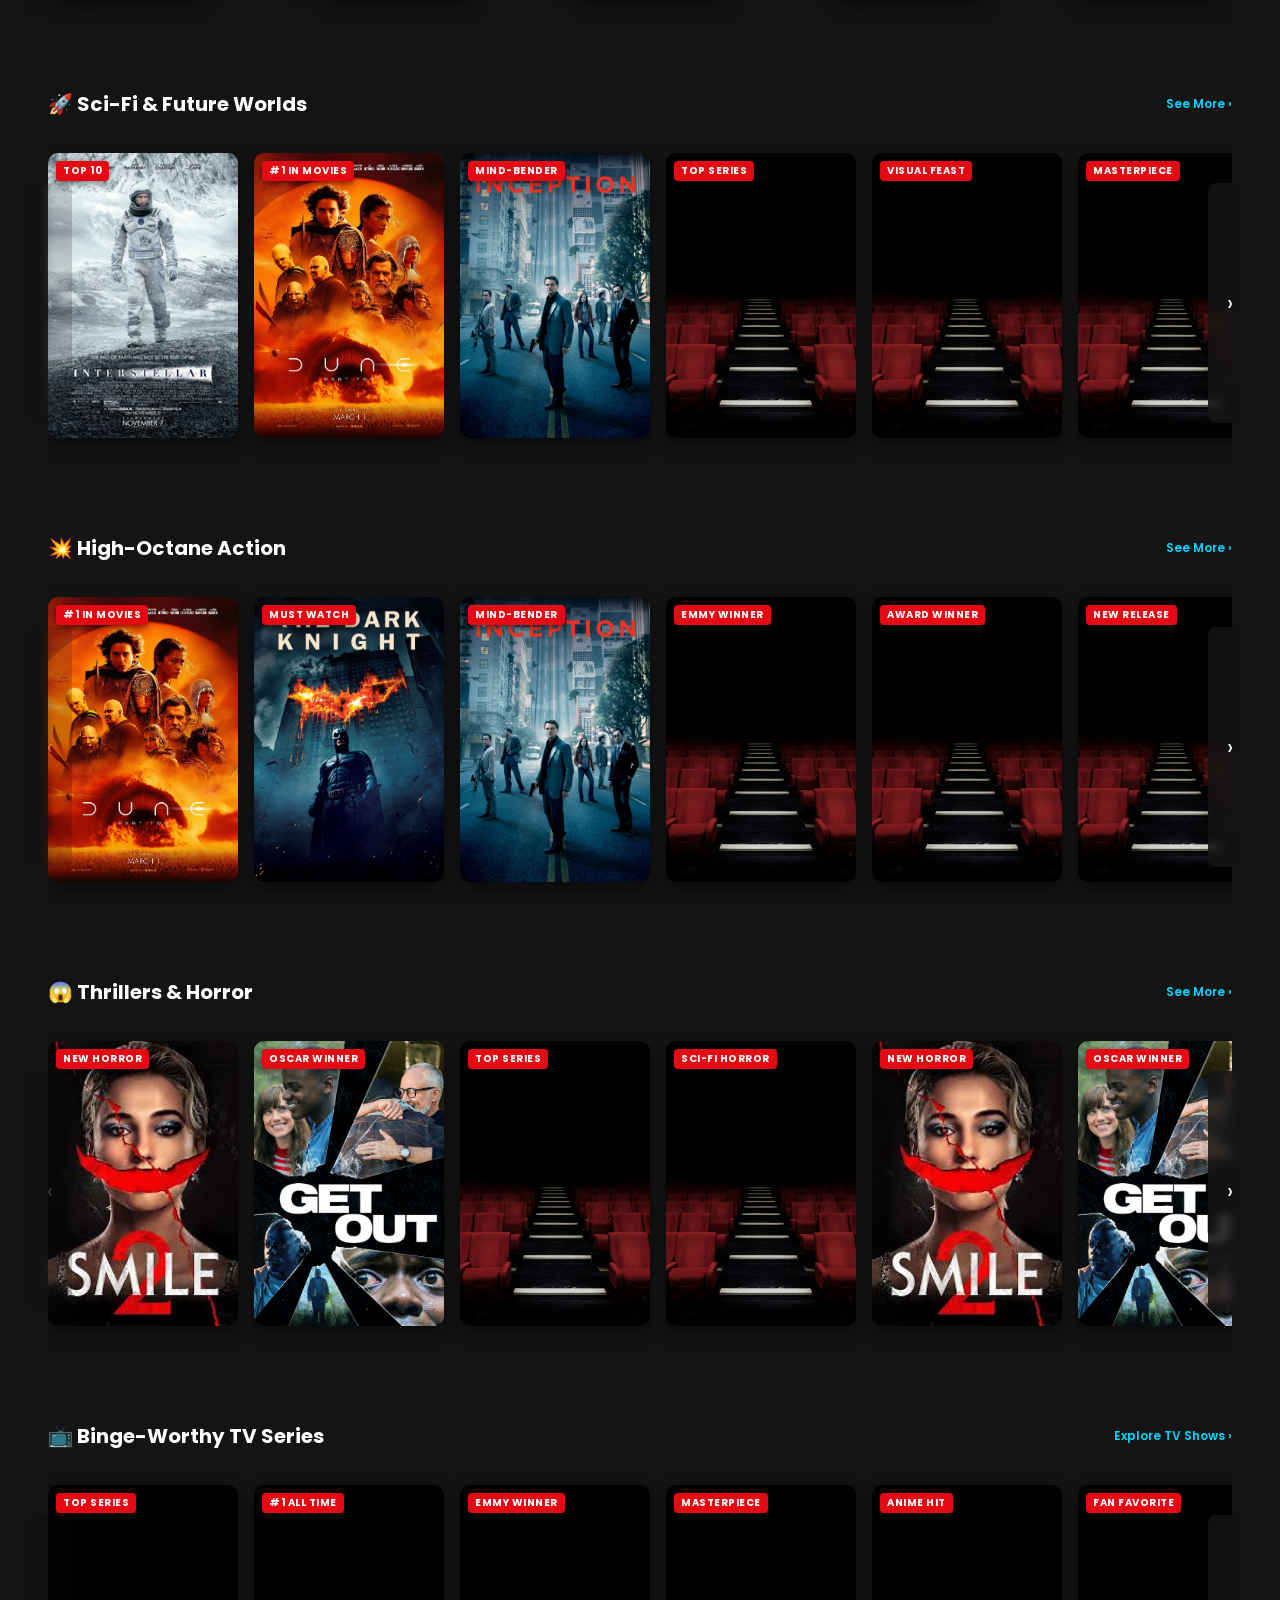
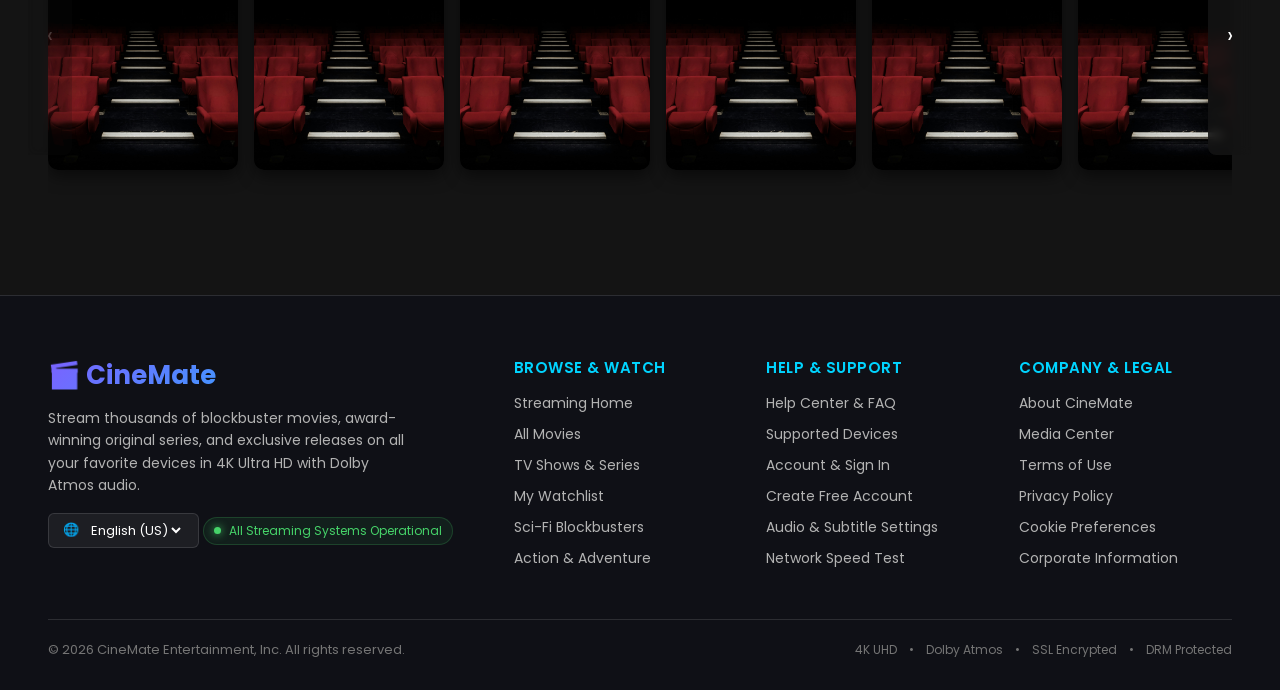
==== commit c5f2224c: "Remove default watchlist items and continue-watching entries" ====
--- a/index.html
+++ b/index.html
@@ -395,7 +395,7 @@
         <span id="player-movie-meta">2024 &bull; 4K UHD</span>
       </div>
       <div class="player-top-actions">
-        <button class="player-mode-btn" id="player-mode-switch">🍿 Switch to Full Stream Movie</button>
+        <button class="player-mode-btn" id="player-mode-switch">🎬 Switch to Official Trailer</button>
         <button class="player-exit-btn" id="player-close-btn" title="Exit Player (Esc)">✕</button>
       </div>
     </div>
@@ -721,7 +721,7 @@
   </footer>
 
   <!-- Application Logic -->
-  <script src="assets/js/movies-data.js?v=20261124"></script>
-  <script src="assets/js/app.js?v=20261124"></script>
+  <script src="assets/js/movies-data.js?v=20261124d"></script>
+  <script src="assets/js/app.js?v=20261124d"></script>
 </body>
 </html>
